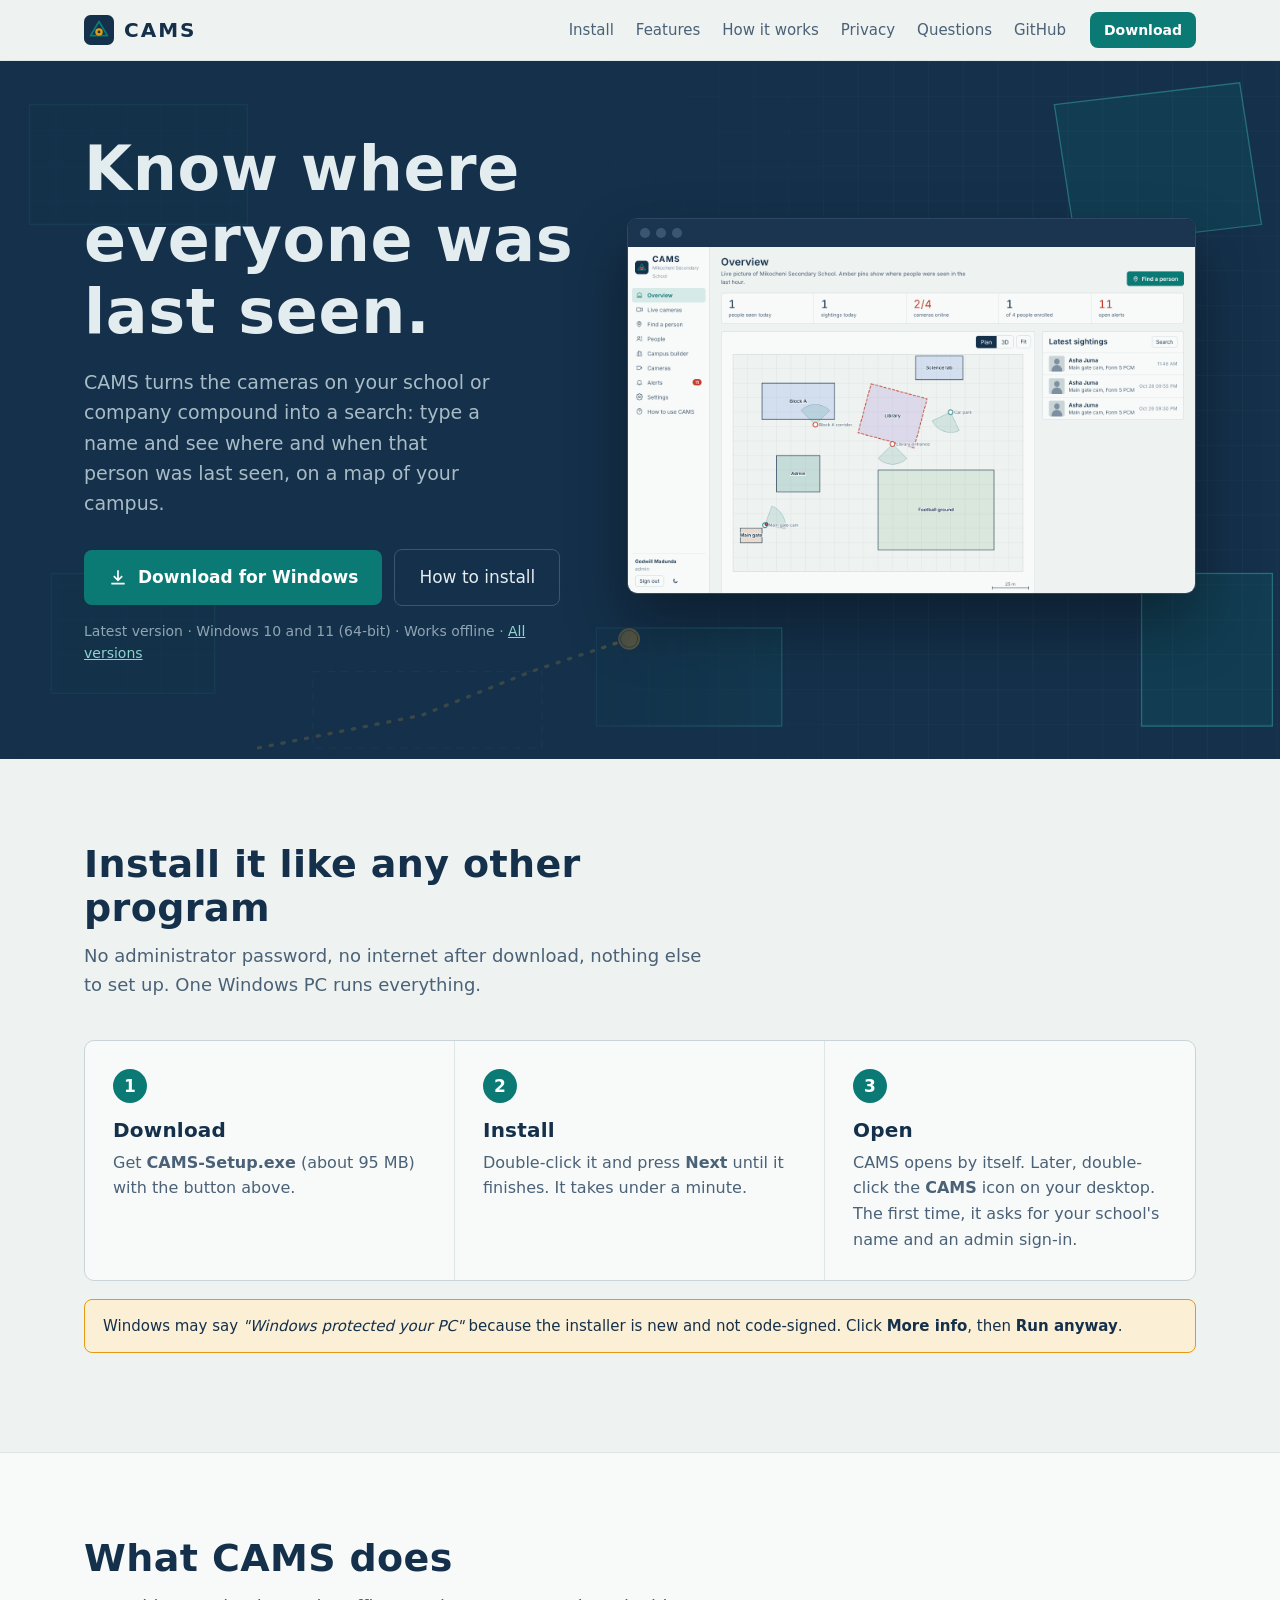
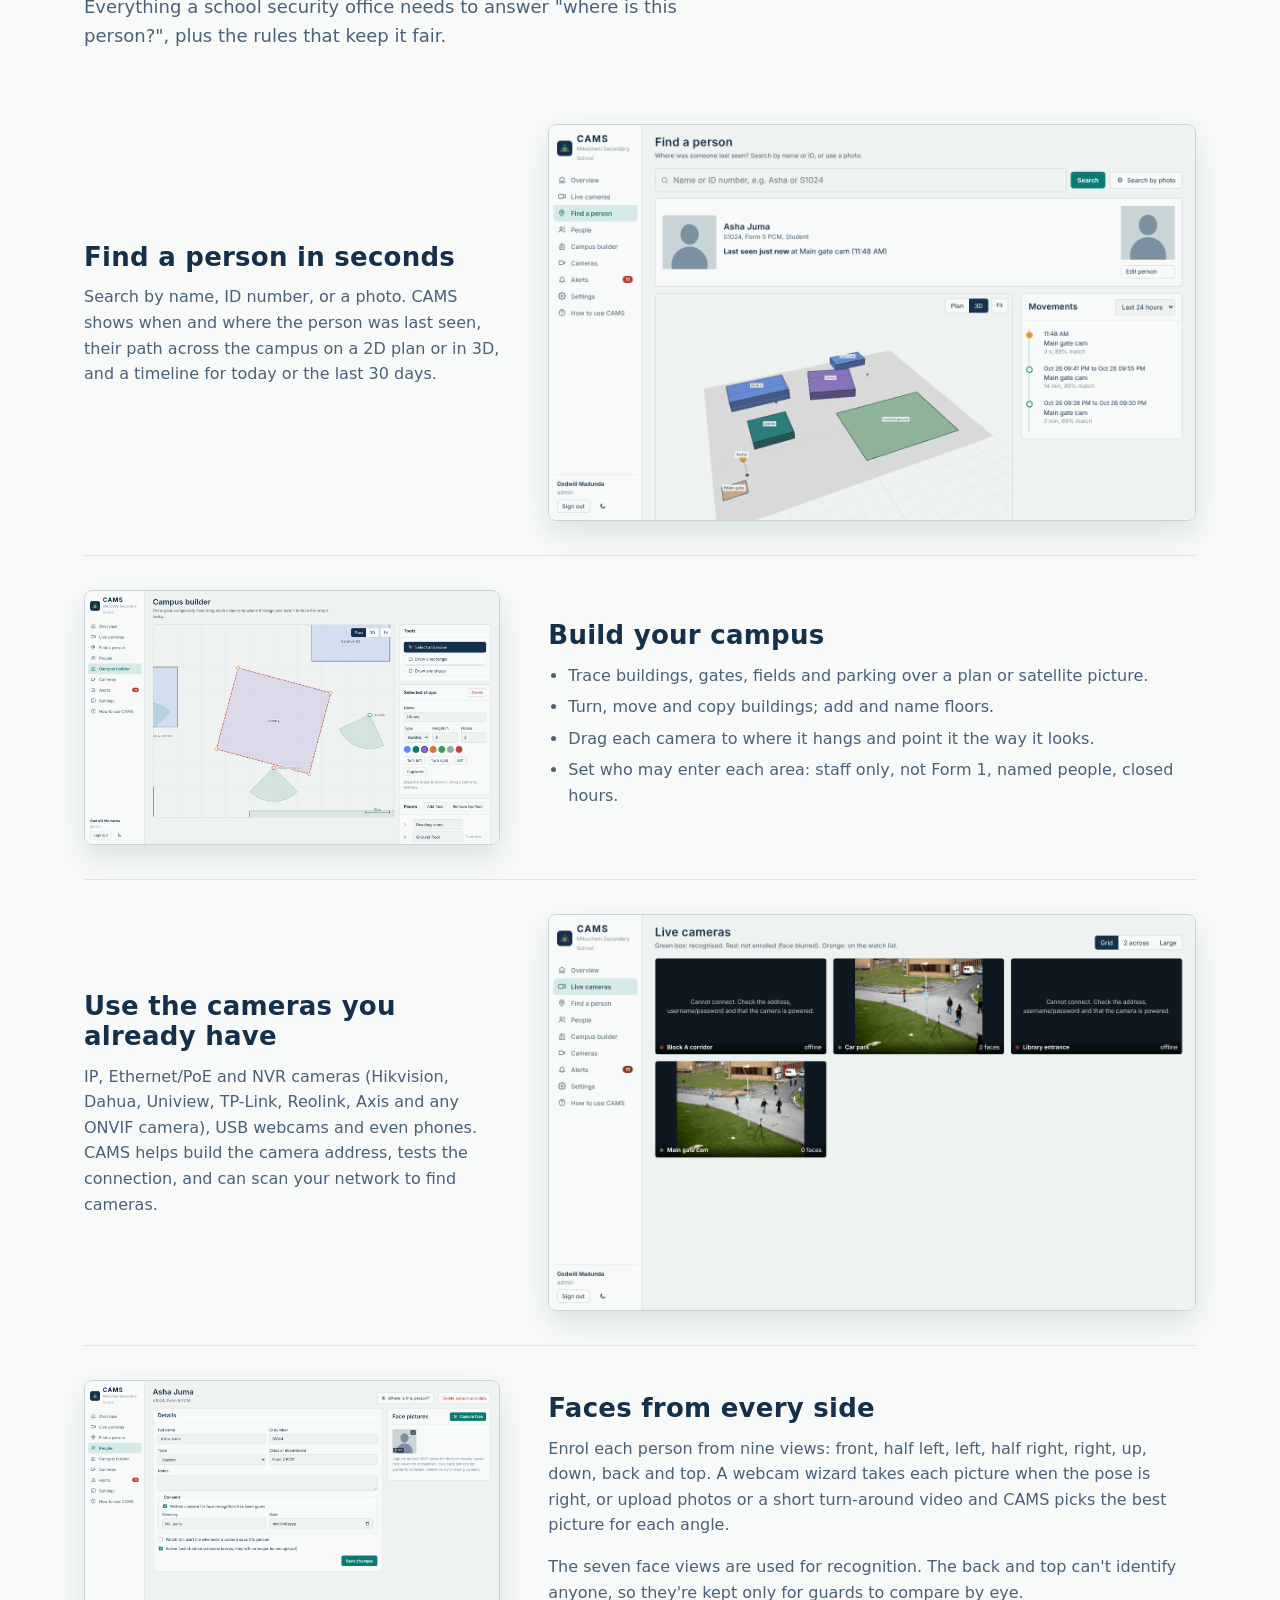
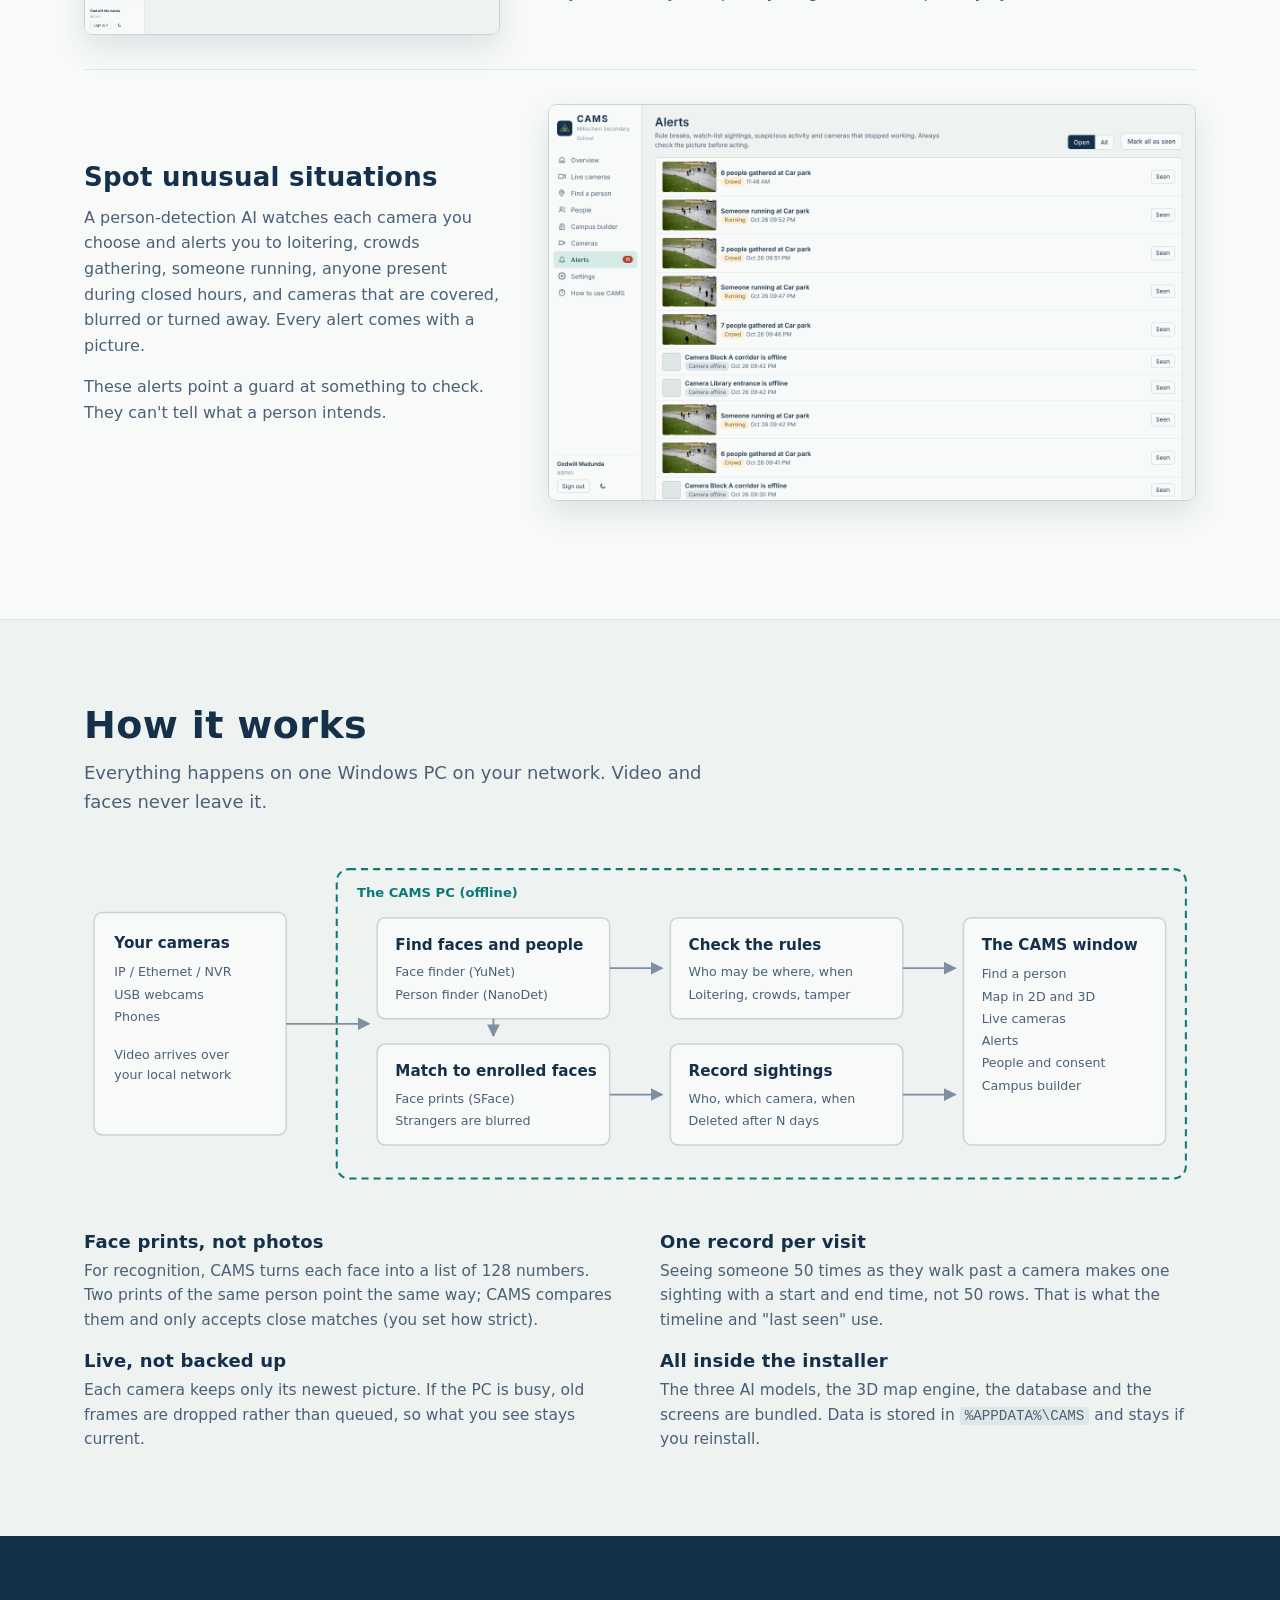
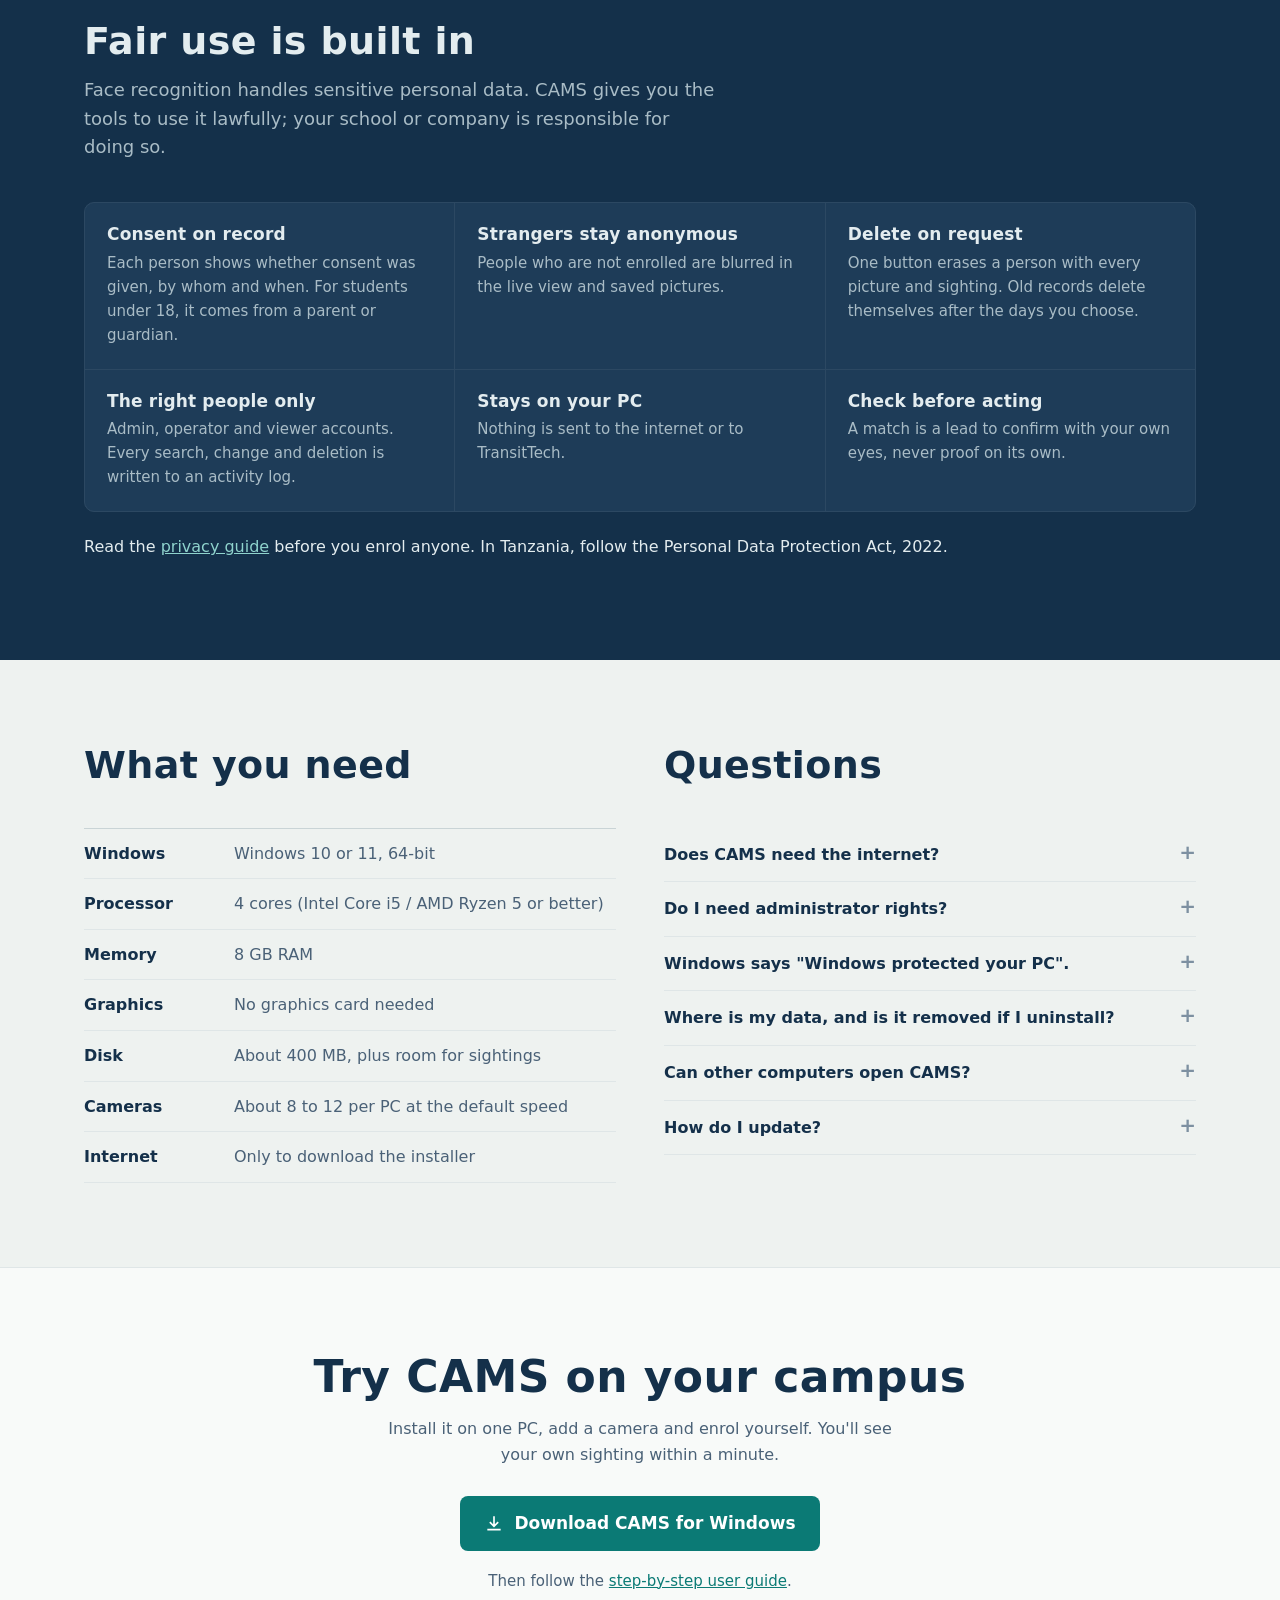
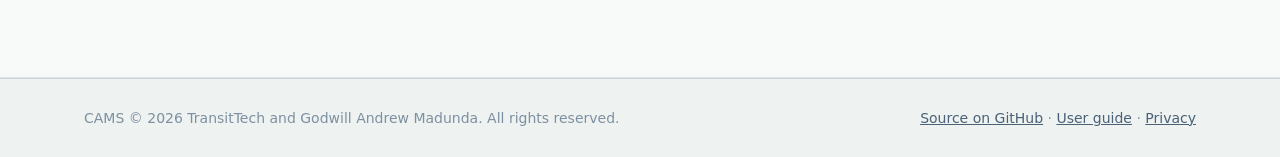
==== docs/index.html @ 8339d4b3 "Website with download button, full README, automatic releases - docs/index.html: static download web" ====
<!doctype html>
<html lang="en">
<head>
<meta charset="utf-8">
<meta name="viewport" content="width=device-width, initial-scale=1">
<title>CAMS - Camera AI Monitoring System</title>
<meta name="description" content="CAMS finds people on a school or company compound using the cameras you already have. Free download for Windows. Works offline.">
<meta property="og:title" content="CAMS - Camera AI Monitoring System">
<meta property="og:description" content="Type a name, see where that person was last seen on your campus. Works offline on one Windows PC.">
<meta property="og:image" content="images/overview.png">
<link rel="icon" href="icon.svg" type="image/svg+xml">
<style>
:root {
  --paper: #eef2f0; --sheet: #f8faf9; --ink: #14304a; --ink-2: #4a6177; --ink-3: #7d90a1;
  --line: #c9d4d6; --line-2: #dfe6e7; --teal: #0b7a75; --teal-soft: #d6ebe8;
  --amber: #e39b12; --amber-soft: #fbefd6; --red: #c23a2b; --night: #14304a; --night-2: #1e3c58;
  --display: "Bahnschrift", "DIN Alternate", "Arial Narrow", "Segoe UI", system-ui, sans-serif;
  --body: "Segoe UI Variable Text", "Segoe UI", system-ui, -apple-system, "Helvetica Neue", Arial, sans-serif;
  color-scheme: light;
}
@media (prefers-color-scheme: dark) {
  :root:not([data-theme="light"]) {
    --paper: #0f1c27; --sheet: #15242f; --ink: #e3ecef; --ink-2: #a9bcc6; --ink-3: #74899a;
    --line: #2b3f4d; --line-2: #213441; --teal: #3fb5ad; --teal-soft: #173b3c; --amber: #f0b13a;
    --amber-soft: #3a2f17; --night: #0a151e; --night-2: #16293a; color-scheme: dark;
  }
}
* { box-sizing: border-box; }
html { scroll-behavior: smooth; }
@media (prefers-reduced-motion: reduce) { html { scroll-behavior: auto; } }
body { margin: 0; background: var(--paper); color: var(--ink); font: 16px/1.6 var(--body); -webkit-font-smoothing: antialiased; }
h1, h2, h3 { font-family: var(--display); font-weight: 600; line-height: 1.15; margin: 0; letter-spacing: 0.01em; }
p { margin: 0 0 1em; }
a { color: var(--teal); }
img { max-width: 100%; height: auto; display: block; }
:focus-visible { outline: 3px solid var(--amber); outline-offset: 3px; border-radius: 4px; }
.wrap { max-width: 1160px; margin: 0 auto; padding: 0 24px; }

/* ---------- top bar */
.bar { position: sticky; top: 0; z-index: 10; background: color-mix(in srgb, var(--paper) 88%, transparent); backdrop-filter: blur(8px); border-bottom: 1px solid var(--line-2); }
.bar .wrap { display: flex; align-items: center; gap: 24px; height: 60px; }
.brand { display: flex; align-items: center; gap: 10px; text-decoration: none; color: var(--ink); }
.brand img { width: 30px; height: 30px; }
.brand b { font: 600 20px var(--display); letter-spacing: 0.1em; }
.bar nav { display: flex; gap: 22px; margin-left: auto; }
.bar nav a { color: var(--ink-2); text-decoration: none; font-size: 15px; }
.bar nav a:hover { color: var(--ink); }
.bar .small-dl { padding: 7px 14px; font-size: 14px; }

/* ---------- buttons */
.btn { display: inline-flex; align-items: center; gap: 10px; background: var(--teal); color: #fff; text-decoration: none; font-weight: 600; border-radius: 8px; padding: 14px 24px; font-size: 17px; border: 0; }
.btn:hover { filter: brightness(1.08); }
.btn svg { width: 20px; height: 20px; stroke: currentColor; fill: none; stroke-width: 2; }
.btn.ghost { background: none; color: var(--ink); border: 1px solid var(--line); font-weight: 500; }
.btn.ghost:hover { border-color: var(--ink-3); filter: none; }

/* ---------- hero: the night site plan */
.hero { background: var(--night); color: #e3ecef; position: relative; overflow: hidden; }
.hero .plan { position: absolute; inset: 0; width: 100%; height: 100%;
  -webkit-mask-image: linear-gradient(90deg, rgba(0,0,0,.18) 0%, rgba(0,0,0,.18) 46%, #000 72%);
          mask-image: linear-gradient(90deg, rgba(0,0,0,.18) 0%, rgba(0,0,0,.18) 46%, #000 72%); }
.hero .wrap { position: relative; display: grid; grid-template-columns: minmax(0, 1fr) minmax(0, 1.15fr); gap: 48px; align-items: center; padding-top: 72px; padding-bottom: 80px; }
.hero h1 { font-size: clamp(38px, 5.2vw, 62px); max-width: 12ch; }
.hero .lead { font-size: 19px; color: #a9bcc6; max-width: 34ch; margin: 20px 0 30px; }
.hero .meta { margin-top: 14px; font-size: 14px; color: #8fa5b3; }
.hero .meta a { color: #8fd3cd; }
.hero .actions { display: flex; flex-wrap: wrap; gap: 12px; align-items: center; }
.hero .btn.ghost { color: #e3ecef; border-color: #3b5770; }
.shot { border-radius: 10px; overflow: hidden; border: 1px solid #2c4862; box-shadow: 0 30px 60px rgba(0, 0, 0, 0.35); background: #0d1820; }
.shot .chrome { display: flex; gap: 6px; padding: 9px 12px; background: #1b3550; }
.shot .chrome i { width: 10px; height: 10px; border-radius: 50%; background: #3b5770; }
.ping { animation: ping 2.4s ease-out infinite; transform-box: fill-box; transform-origin: center; }
@keyframes ping { from { transform: scale(0.5); opacity: 0.9; } to { transform: scale(2.6); opacity: 0; } }
@media (prefers-reduced-motion: reduce) { .ping { animation: none; opacity: 0.4; } }

/* ---------- sections */
section { padding: 84px 0; }
section.alt { background: var(--sheet); border-top: 1px solid var(--line-2); border-bottom: 1px solid var(--line-2); }
.head { max-width: 62ch; margin-bottom: 40px; }
.head h2 { font-size: clamp(28px, 3.4vw, 38px); margin-bottom: 12px; }
.head p { color: var(--ink-2); font-size: 18px; }

/* three steps: a real sequence */
.steps { display: grid; grid-template-columns: repeat(3, 1fr); gap: 0; counter-reset: s; border: 1px solid var(--line); border-radius: 10px; background: var(--sheet); }
.step { padding: 28px; border-right: 1px solid var(--line-2); counter-increment: s; }
.step:last-child { border-right: 0; }
.step::before { content: counter(s); display: grid; place-content: center; width: 34px; height: 34px; border-radius: 50%; background: var(--teal); color: #fff; font: 600 17px var(--display); margin-bottom: 16px; }
.step h3 { font-size: 20px; margin-bottom: 8px; }
.step p { color: var(--ink-2); margin: 0; }
.note { margin-top: 18px; padding: 14px 18px; border-radius: 8px; background: var(--amber-soft); border: 1px solid var(--amber); font-size: 15px; }

/* feature rows */
.feature { display: grid; grid-template-columns: minmax(0, 0.9fr) minmax(0, 1.4fr); gap: 48px; align-items: center; padding: 34px 0; }
.feature + .feature { border-top: 1px solid var(--line-2); }
.feature.flip > :first-child { order: 2; }
.feature h3 { font-size: 26px; margin-bottom: 12px; }
.feature p { color: var(--ink-2); }
.feature ul { margin: 0; padding-left: 20px; color: var(--ink-2); }
.feature li { margin-bottom: 6px; }
.feature img { border-radius: 8px; border: 1px solid var(--line); box-shadow: 0 12px 30px rgba(20, 48, 74, 0.12); }

/* how it works diagram */
.flow { width: 100%; height: auto; }
.flow text { font-family: var(--body); fill: var(--ink); }
.flow .t { font: 600 15px var(--display); }
.flow .s { font-size: 12.5px; fill: var(--ink-2); }
.flow .box { fill: var(--sheet); stroke: var(--line); stroke-width: 1.5; }
.flow .pc { fill: none; stroke: var(--teal); stroke-width: 2; stroke-dasharray: 7 5; }
.flow .arrow { stroke: var(--ink-3); stroke-width: 1.8; fill: none; marker-end: url(#ah); }
.flow .pcl { font: 600 13px var(--display); fill: var(--teal); }
.explain { display: grid; grid-template-columns: repeat(2, 1fr); gap: 18px 40px; margin-top: 34px; }
.explain h3 { font-size: 18px; margin-bottom: 6px; }
.explain p { color: var(--ink-2); margin: 0; font-size: 15.5px; }

/* specs + faq */
.cols { display: grid; grid-template-columns: 1fr 1fr; gap: 48px; }
dl.spec { margin: 0; display: grid; grid-template-columns: 150px 1fr; border-top: 1px solid var(--line); }
dl.spec dt, dl.spec dd { padding: 12px 0; border-bottom: 1px solid var(--line-2); margin: 0; }
dl.spec dt { font-weight: 600; }
dl.spec dd { color: var(--ink-2); }
details { border-bottom: 1px solid var(--line-2); padding: 14px 0; }
details summary { cursor: pointer; font-weight: 600; list-style: none; display: flex; justify-content: space-between; gap: 12px; }
details summary::after { content: "+"; font: 600 20px var(--display); color: var(--ink-3); line-height: 1; }
details[open] summary::after { content: "\2212"; }
details p { color: var(--ink-2); margin: 10px 0 0; }
code { font-family: Consolas, "Cascadia Mono", monospace; font-size: 0.92em; background: var(--line-2); padding: 1px 5px; border-radius: 4px; }

/* privacy band */
.privacy { background: var(--night); color: #e3ecef; }
.privacy .head p { color: #a9bcc6; }
.rules { display: grid; grid-template-columns: repeat(3, 1fr); gap: 1px; background: #2c4862; border: 1px solid #2c4862; border-radius: 10px; overflow: hidden; }
.rules div { background: var(--night-2); padding: 22px; }
.rules h3 { font-size: 17px; margin-bottom: 6px; color: #e3ecef; }
.rules p { color: #a9bcc6; margin: 0; font-size: 15px; }
.privacy a { color: #8fd3cd; }

/* final download */
.final { text-align: center; }
.final h2 { font-size: clamp(30px, 4vw, 44px); margin-bottom: 14px; }
.final p { color: var(--ink-2); max-width: 52ch; margin: 0 auto 28px; }
footer { border-top: 1px solid var(--line); padding: 28px 0; color: var(--ink-3); font-size: 14px; }
footer .wrap { display: flex; flex-wrap: wrap; gap: 12px 28px; justify-content: space-between; }
footer a { color: var(--ink-2); }

@media (max-width: 900px) {
  .hero .wrap, .feature, .cols { grid-template-columns: 1fr; gap: 32px; }
  .feature.flip > :first-child { order: 0; }
  .steps, .rules { grid-template-columns: 1fr; }
  .step { border-right: 0; border-bottom: 1px solid var(--line-2); }
  .step:last-child { border-bottom: 0; }
  .explain { grid-template-columns: 1fr; }
  .bar nav { display: none; }
  .bar .small-dl { margin-left: auto; }
  section { padding: 60px 0; }
}
@media (max-width: 520px) {
  .wrap { padding: 0 16px; }
  dl.spec { grid-template-columns: 1fr; }
  dl.spec dt { border-bottom: 0; padding-bottom: 0; }
}
</style>
</head>
<body>

<header class="bar">
  <div class="wrap">
    <a class="brand" href="#"><img src="icon.svg" alt=""><b>CAMS</b></a>
    <nav aria-label="Page">
      <a href="#install">Install</a>
      <a href="#features">Features</a>
      <a href="#how">How it works</a>
      <a href="#privacy">Privacy</a>
      <a href="#faq">Questions</a>
      <a href="https://github.com/transittechdo-coder/CAMS">GitHub</a>
    </nav>
    <a class="btn small-dl" href="https://github.com/transittechdo-coder/CAMS/releases/latest/download/CAMS-Setup.exe" data-download>Download</a>
  </div>
</header>

<main>
<div class="hero">
  <svg class="plan" viewBox="0 0 1200 640" preserveAspectRatio="xMidYMid slice" aria-hidden="true">
    <defs><pattern id="g" width="32" height="32" patternUnits="userSpaceOnUse"><path d="M32 0H0V32" fill="none" stroke="rgba(227,236,239,.06)"/></pattern></defs>
    <rect width="1200" height="640" fill="url(#g)"/>
    <g fill="rgba(11,122,117,.16)" stroke="rgba(63,181,173,.45)" stroke-width="1.2">
      <rect x="40" y="40" width="200" height="110"/><rect x="60" y="470" width="150" height="110"/>
      <rect x="560" y="520" width="170" height="90"/><polygon points="980,40 1150,20 1170,150 1000,170"/>
      <rect x="1060" y="470" width="120" height="140"/>
    </g>
    <rect x="300" y="560" width="210" height="70" fill="none" stroke="rgba(63,181,173,.35)" stroke-dasharray="7 6" stroke-width="1.2"/>
    <polyline points="250,630 400,600 500,560 590,530" fill="none" stroke="#f0b13a" stroke-width="3" stroke-dasharray="2 9" stroke-linecap="round"/>
    <circle cx="590" cy="530" r="9" fill="#f0b13a" stroke="#14304a" stroke-width="3"/>
    <circle class="ping" cx="590" cy="530" r="9" fill="none" stroke="#f0b13a" stroke-width="2"/>
  </svg>
  <div class="wrap">
    <div>
      <h1>Know where everyone was last seen.</h1>
      <p class="lead">CAMS turns the cameras on your school or company compound into a search: type a name and see where and when that person was last seen, on a map of your campus.</p>
      <div class="actions">
        <a class="btn" href="https://github.com/transittechdo-coder/CAMS/releases/latest/download/CAMS-Setup.exe" data-download>
          <svg viewBox="0 0 24 24" aria-hidden="true"><path d="M12 4v12M7 11l5 5 5-5M4 20h16"/></svg>
          Download for Windows
        </a>
        <a class="btn ghost" href="#install">How to install</a>
      </div>
      <p class="meta"><span id="version">Latest version</span> &middot; Windows 10 and 11 (64-bit) &middot; Works offline &middot; <a href="https://github.com/transittechdo-coder/CAMS/releases">All versions</a></p>
    </div>
    <div class="shot">
      <div class="chrome" aria-hidden="true"><i></i><i></i><i></i></div>
      <img src="images/overview.png" alt="The CAMS overview screen: figures for the day, a site plan with buildings and cameras, and the latest sightings" width="1440" height="880">
    </div>
  </div>
</div>

<section id="install">
  <div class="wrap">
    <div class="head">
      <h2>Install it like any other program</h2>
      <p>No administrator password, no internet after download, nothing else to set up. One Windows PC runs everything.</p>
    </div>
    <div class="steps">
      <div class="step"><h3>Download</h3><p>Get <strong>CAMS-Setup.exe</strong> (about 95 MB) with the button above.</p></div>
      <div class="step"><h3>Install</h3><p>Double-click it and press <strong>Next</strong> until it finishes. It takes under a minute.</p></div>
      <div class="step"><h3>Open</h3><p>CAMS opens by itself. Later, double-click the <strong>CAMS</strong> icon on your desktop. The first time, it asks for your school's name and an admin sign-in.</p></div>
    </div>
    <p class="note">Windows may say <em>"Windows protected your PC"</em> because the installer is new and not code-signed. Click <strong>More info</strong>, then <strong>Run anyway</strong>.</p>
  </div>
</section>

<section id="features" class="alt">
  <div class="wrap">
    <div class="head">
      <h2>What CAMS does</h2>
      <p>Everything a school security office needs to answer "where is this person?", plus the rules that keep it fair.</p>
    </div>

    <div class="feature">
      <div>
        <h3>Find a person in seconds</h3>
        <p>Search by name, ID number, or a photo. CAMS shows when and where the person was last seen, their path across the campus on a 2D plan or in 3D, and a timeline for today or the last 30 days.</p>
      </div>
      <img src="images/find-person-3d.png" alt="Find a person: last seen time and place, a 3D campus with the person's pin, and a list of movements" loading="lazy" width="1440" height="880">
    </div>

    <div class="feature flip">
      <div>
        <h3>Build your campus</h3>
        <ul>
          <li>Trace buildings, gates, fields and parking over a plan or satellite picture.</li>
          <li>Turn, move and copy buildings; add and name floors.</li>
          <li>Drag each camera to where it hangs and point it the way it looks.</li>
          <li>Set who may enter each area: staff only, not Form 1, named people, closed hours.</li>
        </ul>
      </div>
      <img src="images/campus-builder.png" alt="The campus builder with buildings drawn on a grid, a selected building with turn and duplicate buttons, and floor names" loading="lazy" width="1440" height="880">
    </div>

    <div class="feature">
      <div>
        <h3>Use the cameras you already have</h3>
        <p>IP, Ethernet/PoE and NVR cameras (Hikvision, Dahua, Uniview, TP-Link, Reolink, Axis and any ONVIF camera), USB webcams and even phones. CAMS helps build the camera address, tests the connection, and can scan your network to find cameras.</p>
      </div>
      <img src="images/live-cameras.png" alt="Live cameras page showing camera tiles with online and offline status" loading="lazy" width="1440" height="880">
    </div>

    <div class="feature flip">
      <div>
        <h3>Faces from every side</h3>
        <p>Enrol each person from nine views: front, half left, left, half right, right, up, down, back and top. A webcam wizard takes each picture when the pose is right, or upload photos or a short turn-around video and CAMS picks the best picture for each angle.</p>
        <p>The seven face views are used for recognition. The back and top can't identify anyone, so they're kept only for guards to compare by eye.</p>
      </div>
      <img src="images/person-360.png" alt="A person's record with consent details and their face pictures" loading="lazy" width="1440" height="880">
    </div>

    <div class="feature">
      <div>
        <h3>Spot unusual situations</h3>
        <p>A person-detection AI watches each camera you choose and alerts you to loitering, crowds gathering, someone running, anyone present during closed hours, and cameras that are covered, blurred or turned away. Every alert comes with a picture.</p>
        <p>These alerts point a guard at something to check. They can't tell what a person intends.</p>
      </div>
      <img src="images/alerts.png" alt="Alerts list with crowd, running and camera-offline alerts" loading="lazy" width="1440" height="880">
    </div>
  </div>
</section>

<section id="how">
  <div class="wrap">
    <div class="head">
      <h2>How it works</h2>
      <p>Everything happens on one Windows PC on your network. Video and faces never leave it.</p>
    </div>
    <svg class="flow" viewBox="0 0 1100 330" role="img" aria-labelledby="flowt">
      <title id="flowt">Cameras send video to the CAMS PC, which finds faces and people, matches them to enrolled people, records sightings and raises alerts, and shows everything in the CAMS window.</title>
      <defs><marker id="ah" viewBox="0 0 10 10" refX="9" refY="5" markerWidth="7" markerHeight="7" orient="auto"><path d="M0 0L10 5L0 10z" fill="var(--ink-3)"/></marker></defs>
      <rect class="box" x="10" y="55" width="190" height="220" rx="8"/>
      <text class="t" x="30" y="90">Your cameras</text>
      <text class="s" x="30" y="118">IP / Ethernet / NVR</text>
      <text class="s" x="30" y="140">USB webcams</text>
      <text class="s" x="30" y="162">Phones</text>
      <text class="s" x="30" y="200">Video arrives over</text>
      <text class="s" x="30" y="220">your local network</text>
      <rect class="pc" x="250" y="12" width="840" height="306" rx="12"/>
      <text class="pcl" x="270" y="40">The CAMS PC (offline)</text>
      <path class="arrow" d="M200 165 H 282"/>
      <rect class="box" x="290" y="60" width="230" height="100" rx="8"/>
      <text class="t" x="308" y="92">Find faces and people</text>
      <text class="s" x="308" y="118">Face finder (YuNet)</text>
      <text class="s" x="308" y="140">Person finder (NanoDet)</text>
      <rect class="box" x="290" y="185" width="230" height="100" rx="8"/>
      <text class="t" x="308" y="217">Match to enrolled faces</text>
      <text class="s" x="308" y="243">Face prints (SFace)</text>
      <text class="s" x="308" y="265">Strangers are blurred</text>
      <path class="arrow" d="M405 160 V 177"/>
      <path class="arrow" d="M520 235 H 572"/>
      <path class="arrow" d="M520 110 H 572"/>
      <rect class="box" x="580" y="60" width="230" height="100" rx="8"/>
      <text class="t" x="598" y="92">Check the rules</text>
      <text class="s" x="598" y="118">Who may be where, when</text>
      <text class="s" x="598" y="140">Loitering, crowds, tamper</text>
      <rect class="box" x="580" y="185" width="230" height="100" rx="8"/>
      <text class="t" x="598" y="217">Record sightings</text>
      <text class="s" x="598" y="243">Who, which camera, when</text>
      <text class="s" x="598" y="265">Deleted after N days</text>
      <path class="arrow" d="M810 110 H 862"/>
      <path class="arrow" d="M810 235 H 862"/>
      <rect class="box" x="870" y="60" width="200" height="225" rx="8"/>
      <text class="t" x="888" y="92">The CAMS window</text>
      <text class="s" x="888" y="120">Find a person</text>
      <text class="s" x="888" y="142">Map in 2D and 3D</text>
      <text class="s" x="888" y="164">Live cameras</text>
      <text class="s" x="888" y="186">Alerts</text>
      <text class="s" x="888" y="208">People and consent</text>
      <text class="s" x="888" y="230">Campus builder</text>
    </svg>
    <div class="explain">
      <div><h3>Face prints, not photos</h3><p>For recognition, CAMS turns each face into a list of 128 numbers. Two prints of the same person point the same way; CAMS compares them and only accepts close matches (you set how strict).</p></div>
      <div><h3>One record per visit</h3><p>Seeing someone 50 times as they walk past a camera makes one sighting with a start and end time, not 50 rows. That is what the timeline and "last seen" use.</p></div>
      <div><h3>Live, not backed up</h3><p>Each camera keeps only its newest picture. If the PC is busy, old frames are dropped rather than queued, so what you see stays current.</p></div>
      <div><h3>All inside the installer</h3><p>The three AI models, the 3D map engine, the database and the screens are bundled. Data is stored in <code>%APPDATA%\CAMS</code> and stays if you reinstall.</p></div>
    </div>
  </div>
</section>

<section id="privacy" class="privacy">
  <div class="wrap">
    <div class="head">
      <h2>Fair use is built in</h2>
      <p>Face recognition handles sensitive personal data. CAMS gives you the tools to use it lawfully; your school or company is responsible for doing so.</p>
    </div>
    <div class="rules">
      <div><h3>Consent on record</h3><p>Each person shows whether consent was given, by whom and when. For students under 18, it comes from a parent or guardian.</p></div>
      <div><h3>Strangers stay anonymous</h3><p>People who are not enrolled are blurred in the live view and saved pictures.</p></div>
      <div><h3>Delete on request</h3><p>One button erases a person with every picture and sighting. Old records delete themselves after the days you choose.</p></div>
      <div><h3>The right people only</h3><p>Admin, operator and viewer accounts. Every search, change and deletion is written to an activity log.</p></div>
      <div><h3>Stays on your PC</h3><p>Nothing is sent to the internet or to TransitTech.</p></div>
      <div><h3>Check before acting</h3><p>A match is a lead to confirm with your own eyes, never proof on its own.</p></div>
    </div>
    <p style="margin-top:22px">Read the <a href="https://github.com/transittechdo-coder/CAMS/blob/main/docs/PRIVACY.md">privacy guide</a> before you enrol anyone. In Tanzania, follow the Personal Data Protection Act, 2022.</p>
  </div>
</section>

<section id="faq">
  <div class="wrap cols">
    <div>
      <div class="head"><h2>What you need</h2></div>
      <dl class="spec">
        <dt>Windows</dt><dd>Windows 10 or 11, 64-bit</dd>
        <dt>Processor</dt><dd>4 cores (Intel Core i5 / AMD Ryzen 5 or better)</dd>
        <dt>Memory</dt><dd>8 GB RAM</dd>
        <dt>Graphics</dt><dd>No graphics card needed</dd>
        <dt>Disk</dt><dd>About 400 MB, plus room for sightings</dd>
        <dt>Cameras</dt><dd>About 8 to 12 per PC at the default speed</dd>
        <dt>Internet</dt><dd>Only to download the installer</dd>
      </dl>
    </div>
    <div>
      <div class="head"><h2>Questions</h2></div>
      <details><summary>Does CAMS need the internet?</summary><p>No. After you download the installer, CAMS works with no internet at all. Cameras are reached over your local network.</p></details>
      <details><summary>Do I need administrator rights?</summary><p>No. CAMS installs for the person who runs the installer, like Scratch or Zoom. An IT admin can install it for every user with <code>CAMS-Setup.exe /ALLUSERS</code>.</p></details>
      <details><summary>Windows says "Windows protected your PC".</summary><p>That warning appears for new programs that aren't code-signed. Click <strong>More info</strong>, then <strong>Run anyway</strong>.</p></details>
      <details><summary>Where is my data, and is it removed if I uninstall?</summary><p>It is in <code>%APPDATA%\CAMS</code> and is kept when you uninstall or update, so you don't lose people or settings. Delete that folder to remove it.</p></details>
      <details><summary>Can other computers open CAMS?</summary><p>By default only the PC where CAMS is installed can use it. IT staff can allow other PCs on the same network; see the <a href="https://github.com/transittechdo-coder/CAMS/blob/main/docs/USER_GUIDE.md">user guide</a>.</p></details>
      <details><summary>How do I update?</summary><p>Download the latest CAMS-Setup.exe from this page and run it. It replaces the program and keeps your data.</p></details>
    </div>
  </div>
</section>

<section class="alt final">
  <div class="wrap">
    <h2>Try CAMS on your campus</h2>
    <p>Install it on one PC, add a camera and enrol yourself. You'll see your own sighting within a minute.</p>
    <a class="btn" href="https://github.com/transittechdo-coder/CAMS/releases/latest/download/CAMS-Setup.exe" data-download>
      <svg viewBox="0 0 24 24" aria-hidden="true"><path d="M12 4v12M7 11l5 5 5-5M4 20h16"/></svg>
      Download CAMS for Windows
    </a>
    <p style="margin:18px auto 0;font-size:15px">Then follow the <a href="https://github.com/transittechdo-coder/CAMS/blob/main/docs/USER_GUIDE.md">step-by-step user guide</a>.</p>
  </div>
</section>
</main>

<footer>
  <div class="wrap">
    <span>CAMS &copy; 2026 TransitTech and Godwill Andrew Madunda. All rights reserved.</span>
    <span><a href="https://github.com/transittechdo-coder/CAMS">Source on GitHub</a> &middot; <a href="https://github.com/transittechdo-coder/CAMS/blob/main/docs/USER_GUIDE.md">User guide</a> &middot; <a href="https://github.com/transittechdo-coder/CAMS/blob/main/docs/PRIVACY.md">Privacy</a></span>
  </div>
</footer>

<script>
// Show the newest version number and size; the download link already points to the latest release.
fetch("https://api.github.com/repos/transittechdo-coder/CAMS/releases/latest")
  .then((r) => (r.ok ? r.json() : null))
  .then((rel) => {
    if (!rel) return;
    const asset = (rel.assets || []).find((a) => a.name === "CAMS-Setup.exe");
    const mb = asset ? `, ${Math.round(asset.size / 1048576)} MB` : "";
    const date = rel.published_at ? new Date(rel.published_at).toLocaleDateString(undefined, { day: "numeric", month: "short", year: "numeric" }) : "";
    document.getElementById("version").textContent = `${rel.name || rel.tag_name}${mb}${date ? `, ${date}` : ""}`;
  })
  .catch(() => {});
</script>
</body>
</html>
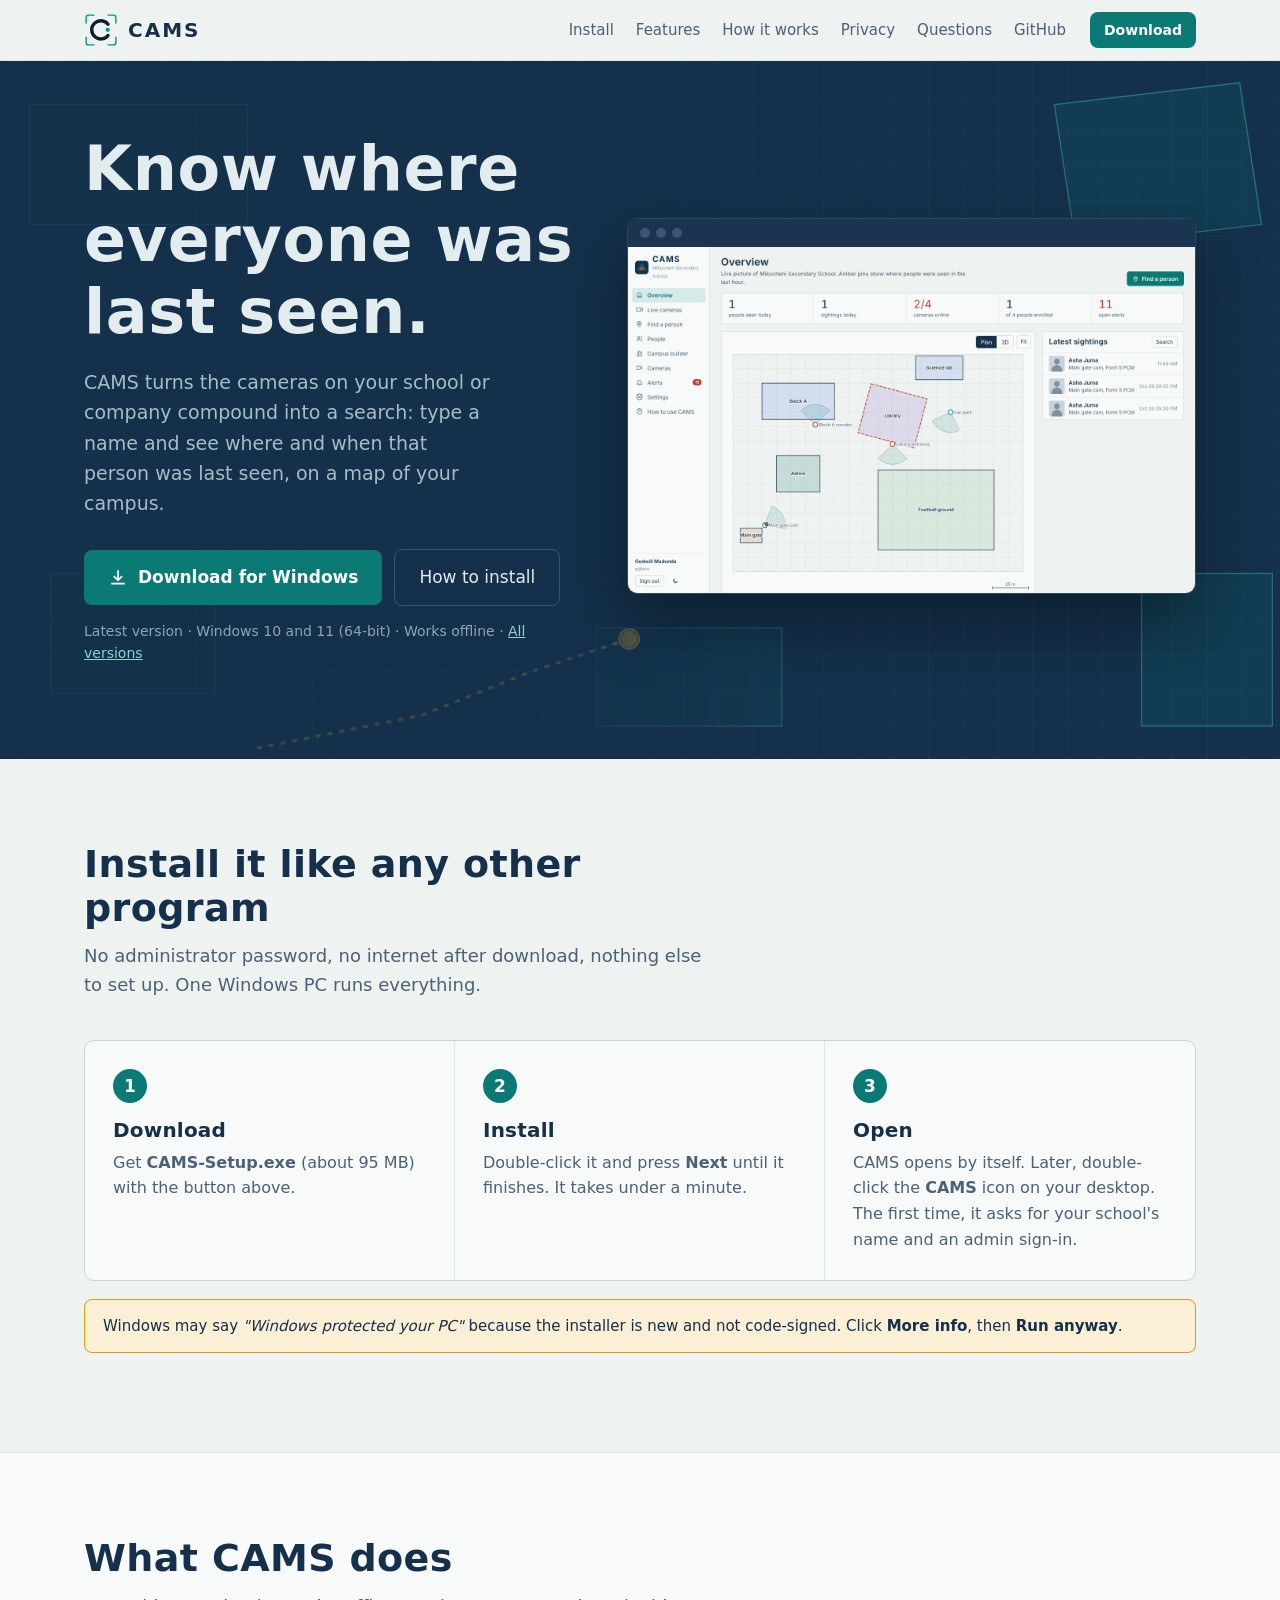
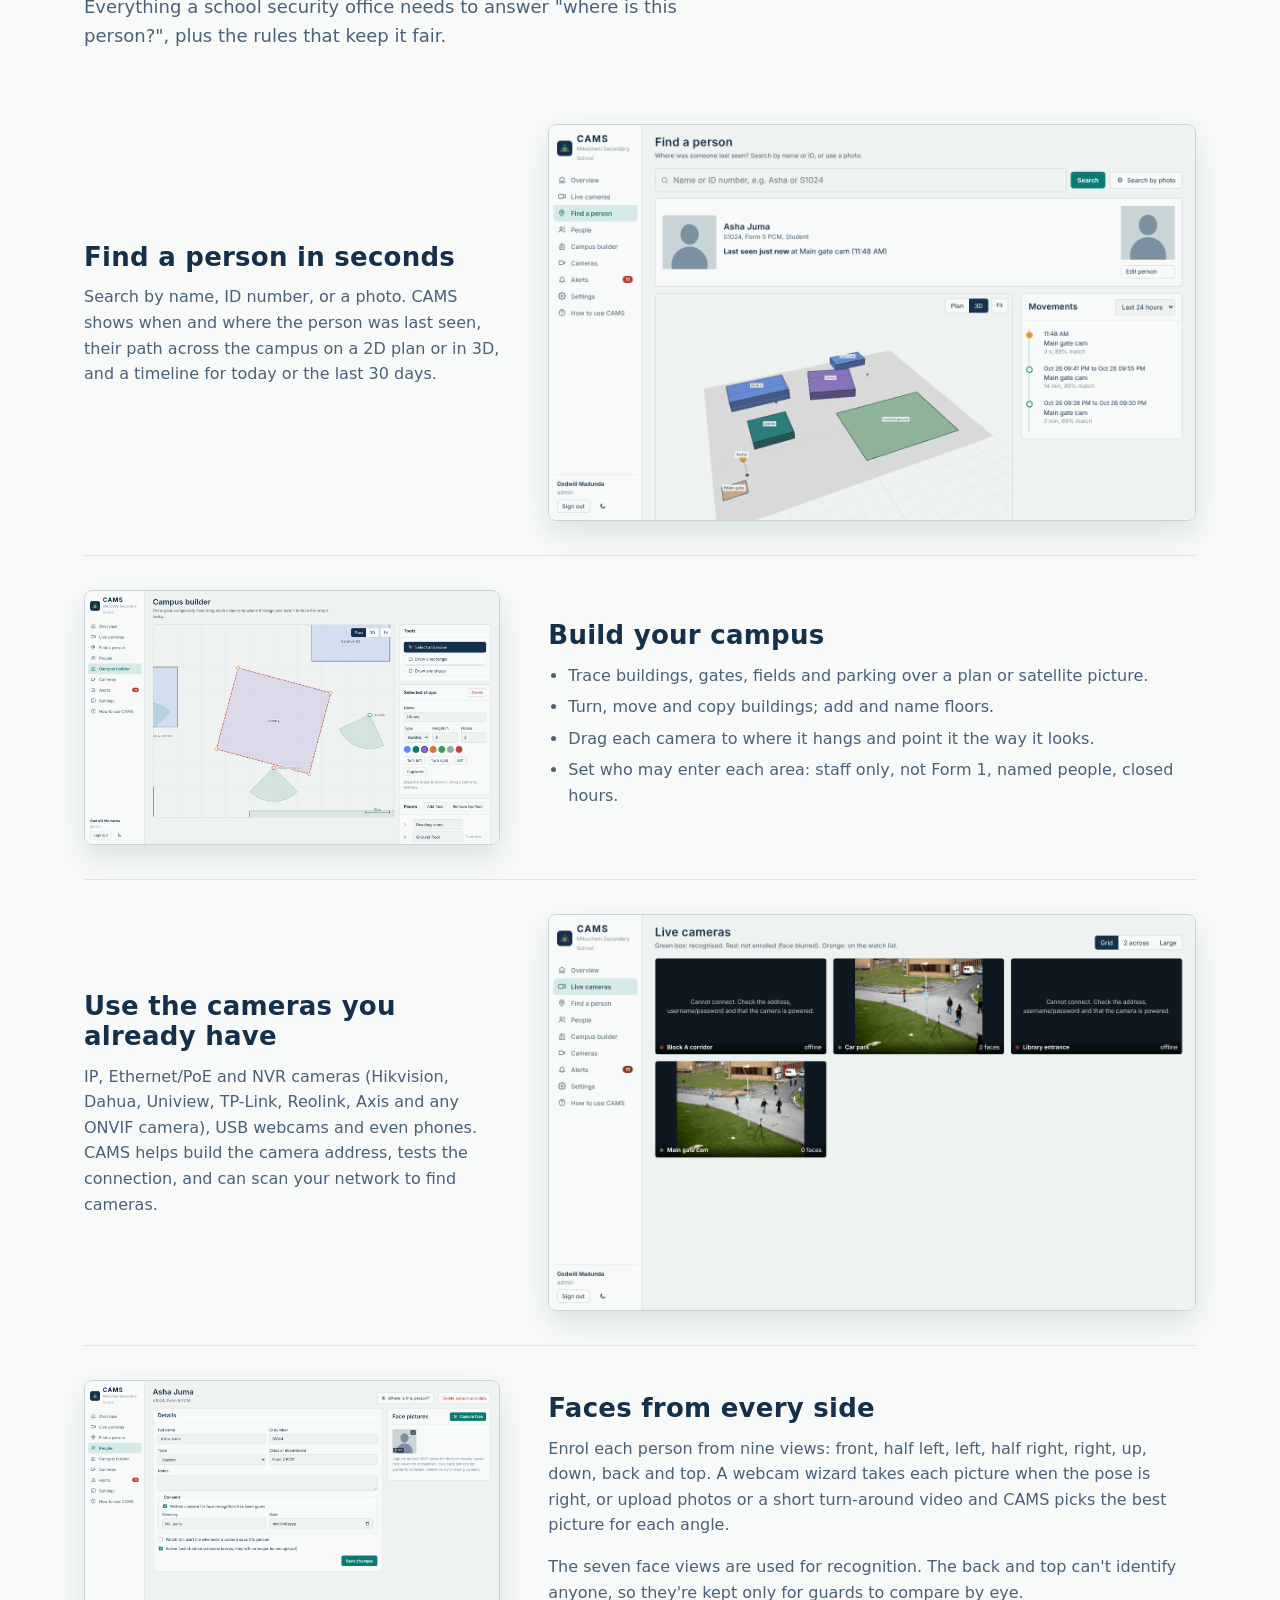
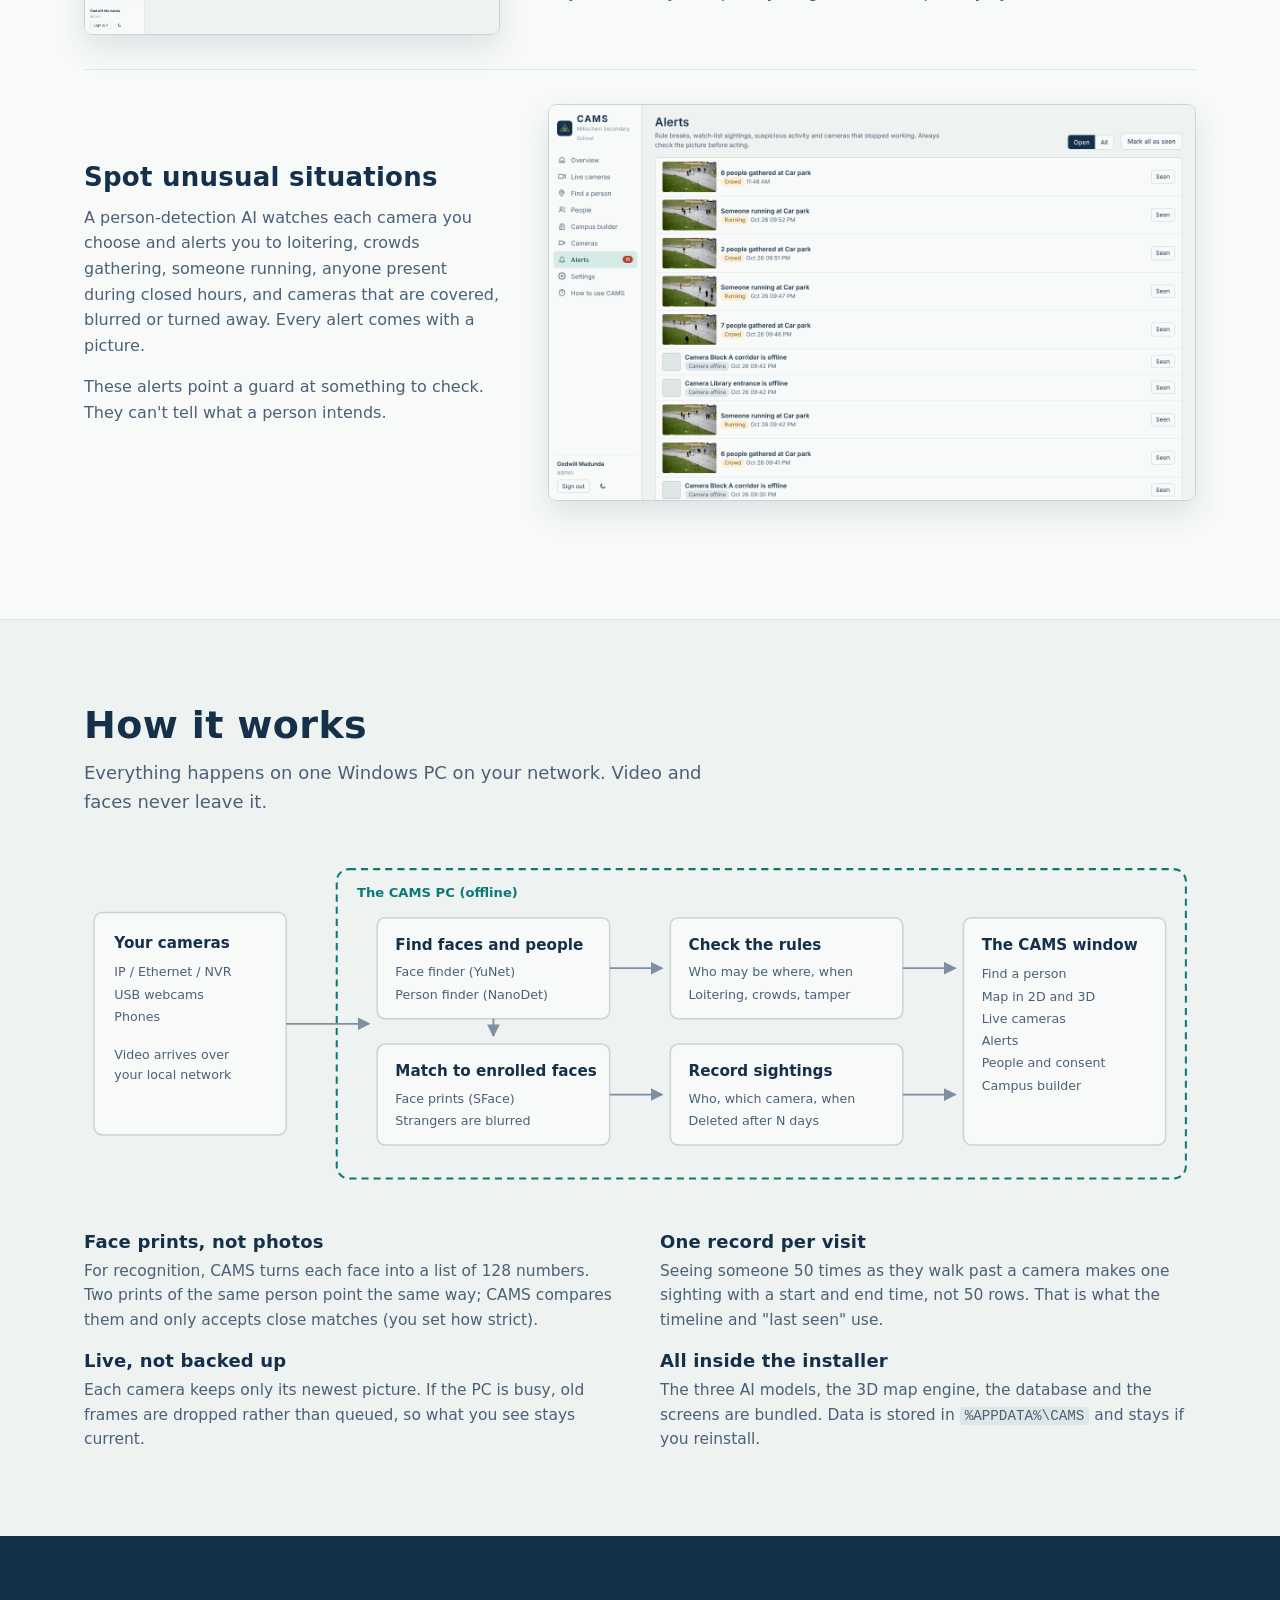
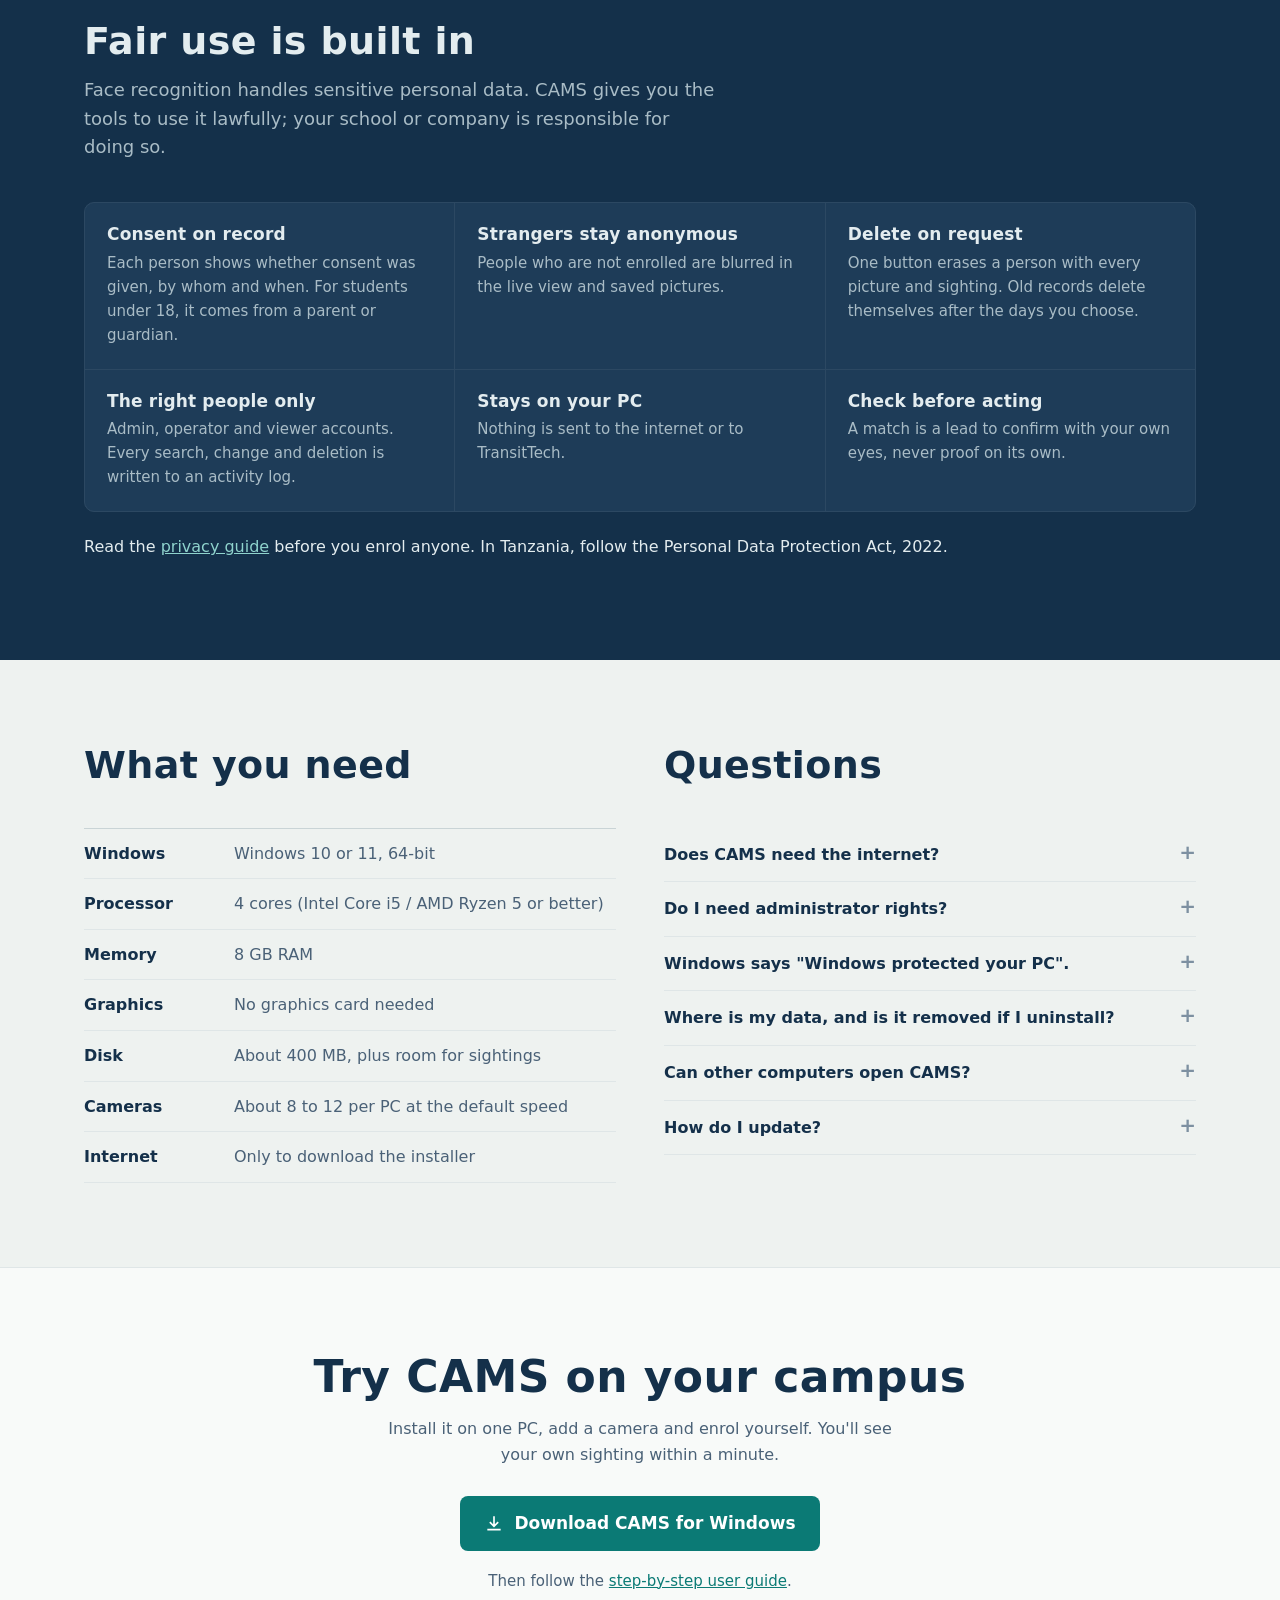
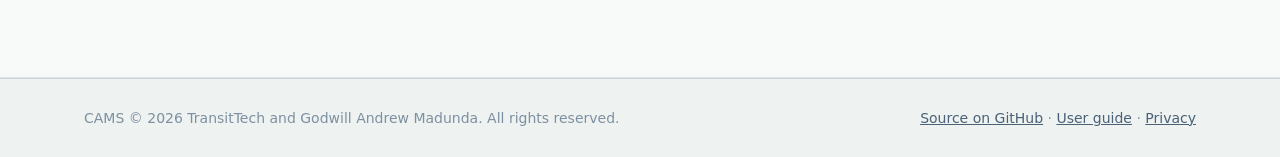
==== commit c5a8a1b2: "New CAMS logo everywhere; full name is Camera AI Management System Co-Authored-By: Claude Opus 5.5 <" ====
--- a/docs/index.html
+++ b/docs/index.html
@@ -3,9 +3,9 @@
 <head>
 <meta charset="utf-8">
 <meta name="viewport" content="width=device-width, initial-scale=1">
-<title>CAMS - Camera AI Monitoring System</title>
+<title>CAMS - Camera AI Management System</title>
 <meta name="description" content="CAMS finds people on a school or company compound using the cameras you already have. Free download for Windows. Works offline.">
-<meta property="og:title" content="CAMS - Camera AI Monitoring System">
+<meta property="og:title" content="CAMS - Camera AI Management System">
 <meta property="og:description" content="Type a name, see where that person was last seen on your campus. Works offline on one Windows PC.">
 <meta property="og:image" content="images/overview.png">
 <link rel="icon" href="icon.svg" type="image/svg+xml">
@@ -40,7 +40,7 @@
 .bar { position: sticky; top: 0; z-index: 10; background: color-mix(in srgb, var(--paper) 88%, transparent); backdrop-filter: blur(8px); border-bottom: 1px solid var(--line-2); }
 .bar .wrap { display: flex; align-items: center; gap: 24px; height: 60px; }
 .brand { display: flex; align-items: center; gap: 10px; text-decoration: none; color: var(--ink); }
-.brand img { width: 30px; height: 30px; }
+.brand img { width: 34px; height: 34px; }
 .brand b { font: 600 20px var(--display); letter-spacing: 0.1em; }
 .bar nav { display: flex; gap: 22px; margin-left: auto; }
 .bar nav a { color: var(--ink-2); text-decoration: none; font-size: 15px; }
@@ -164,7 +164,7 @@
 
 <header class="bar">
   <div class="wrap">
-    <a class="brand" href="#"><img src="icon.svg" alt=""><b>CAMS</b></a>
+    <a class="brand" href="#"><img src="icon.svg" alt="CAMS logo"><b>CAMS</b></a>
     <nav aria-label="Page">
       <a href="#install">Install</a>
       <a href="#features">Features</a>
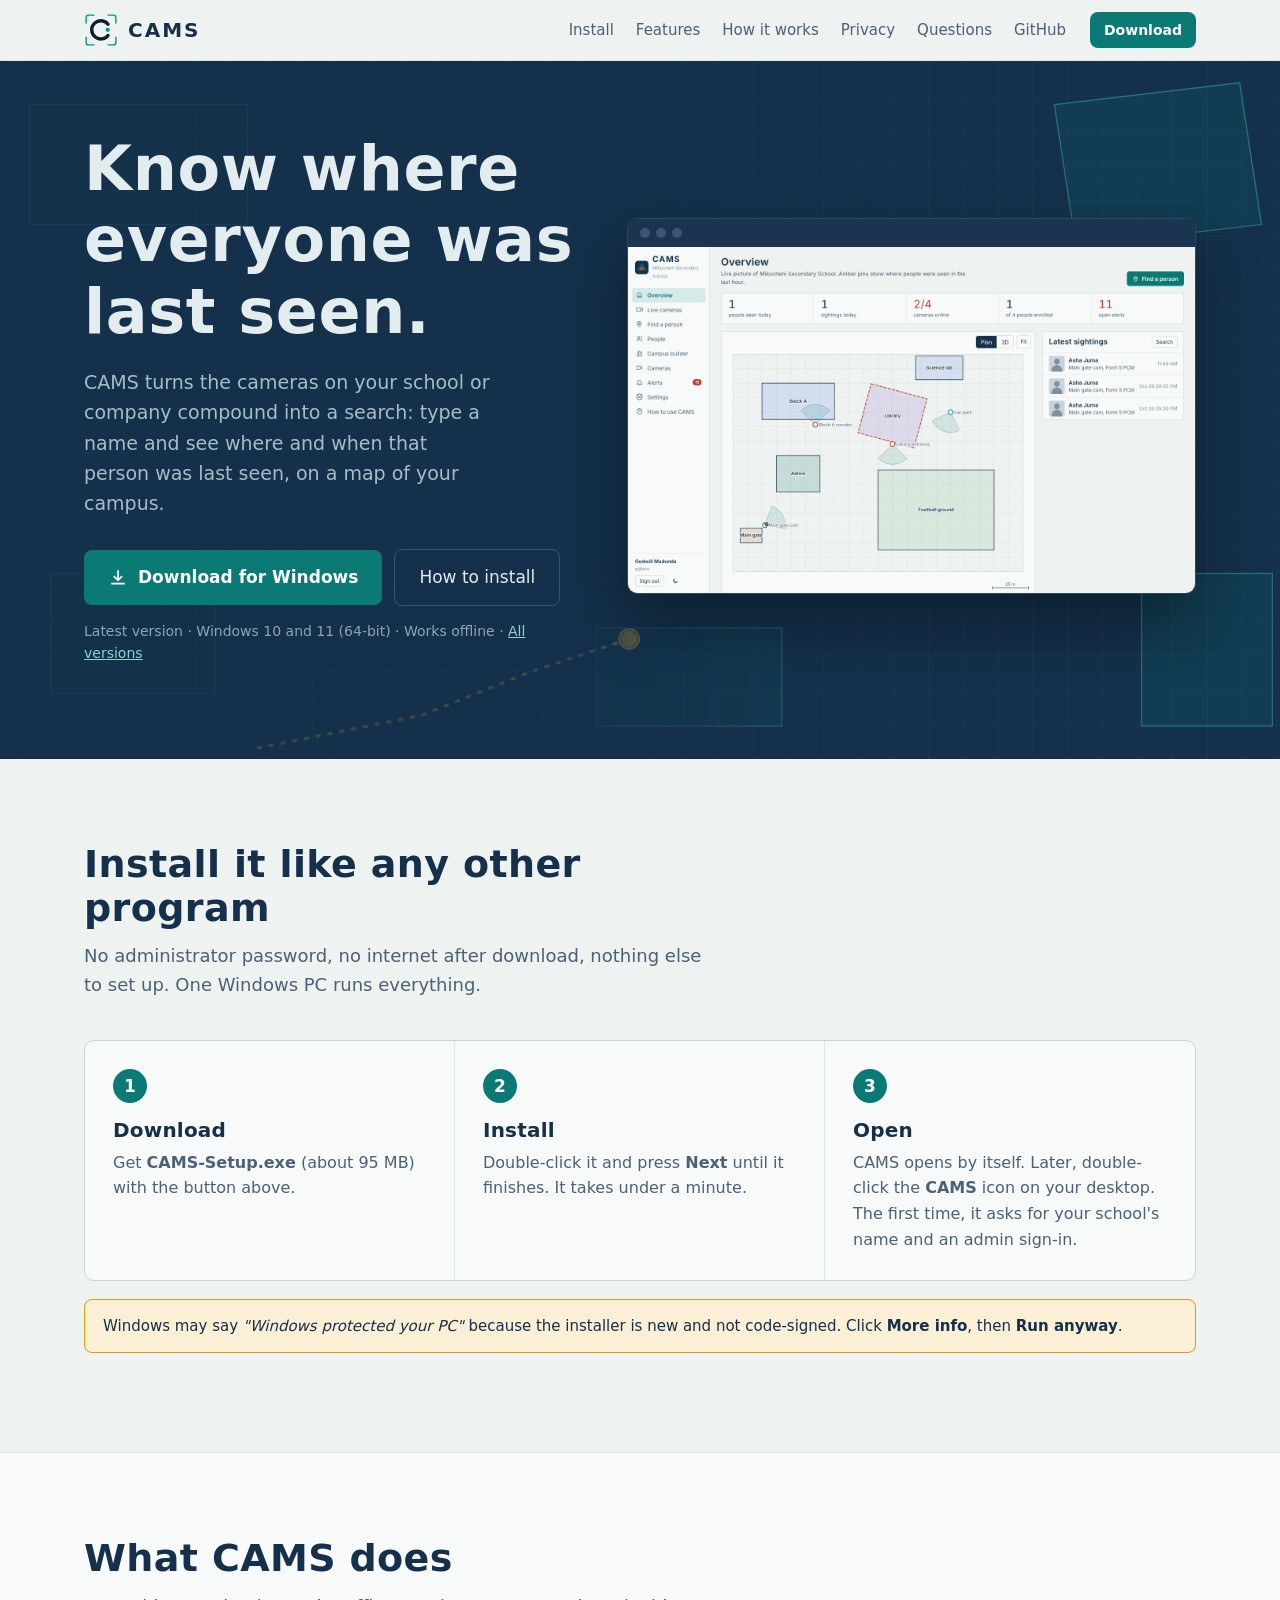
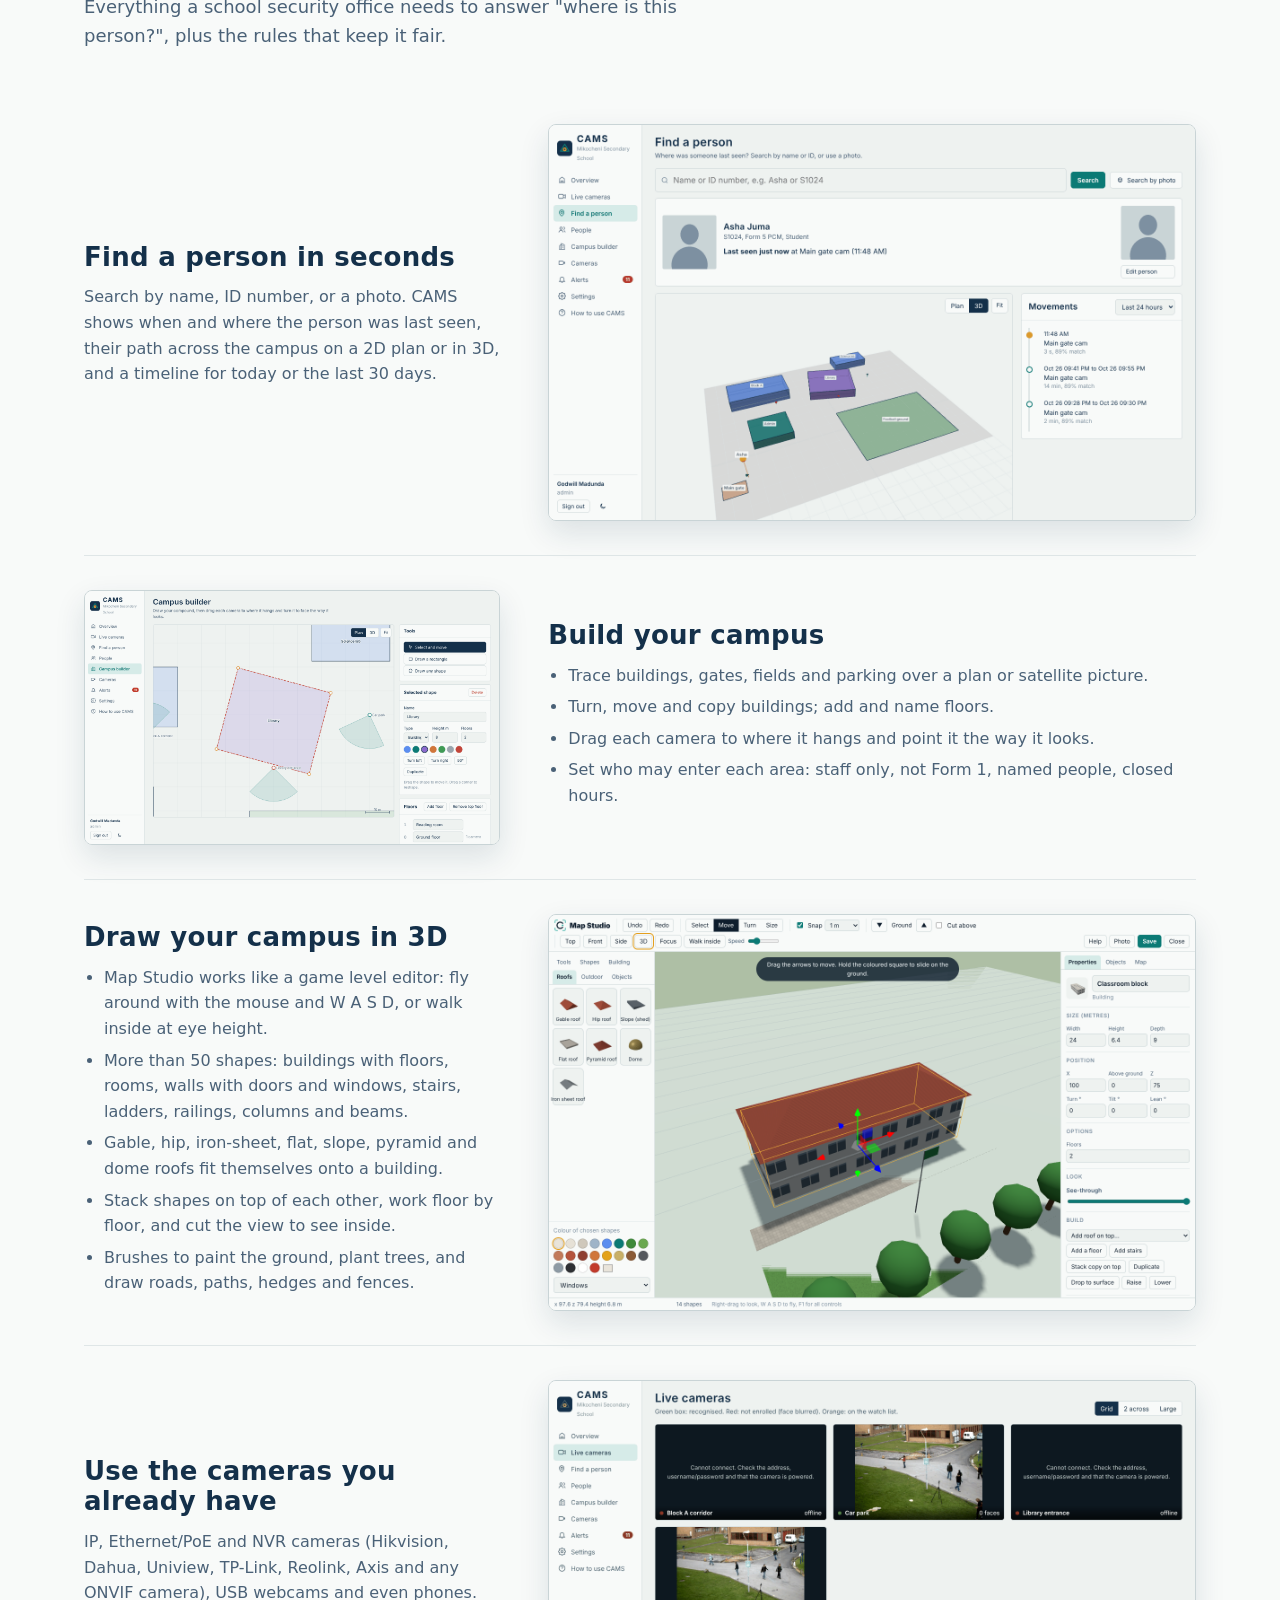
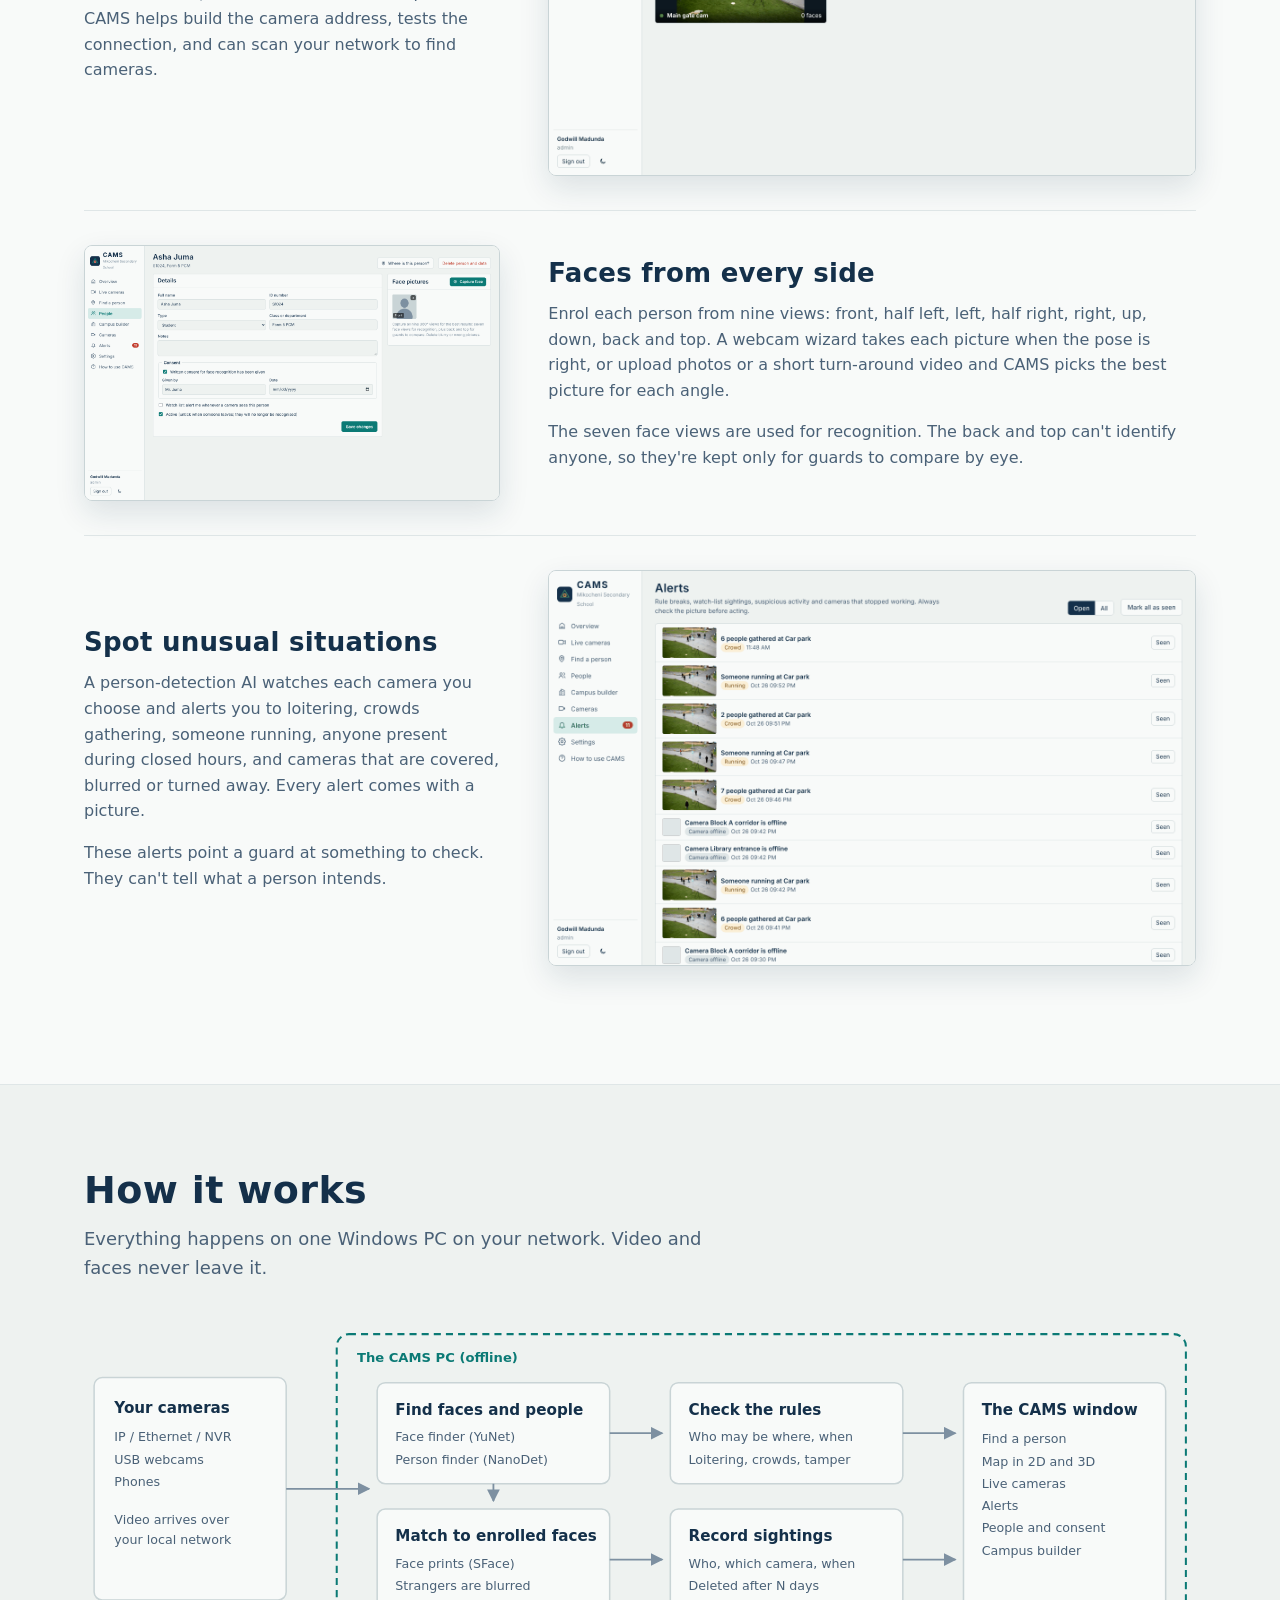
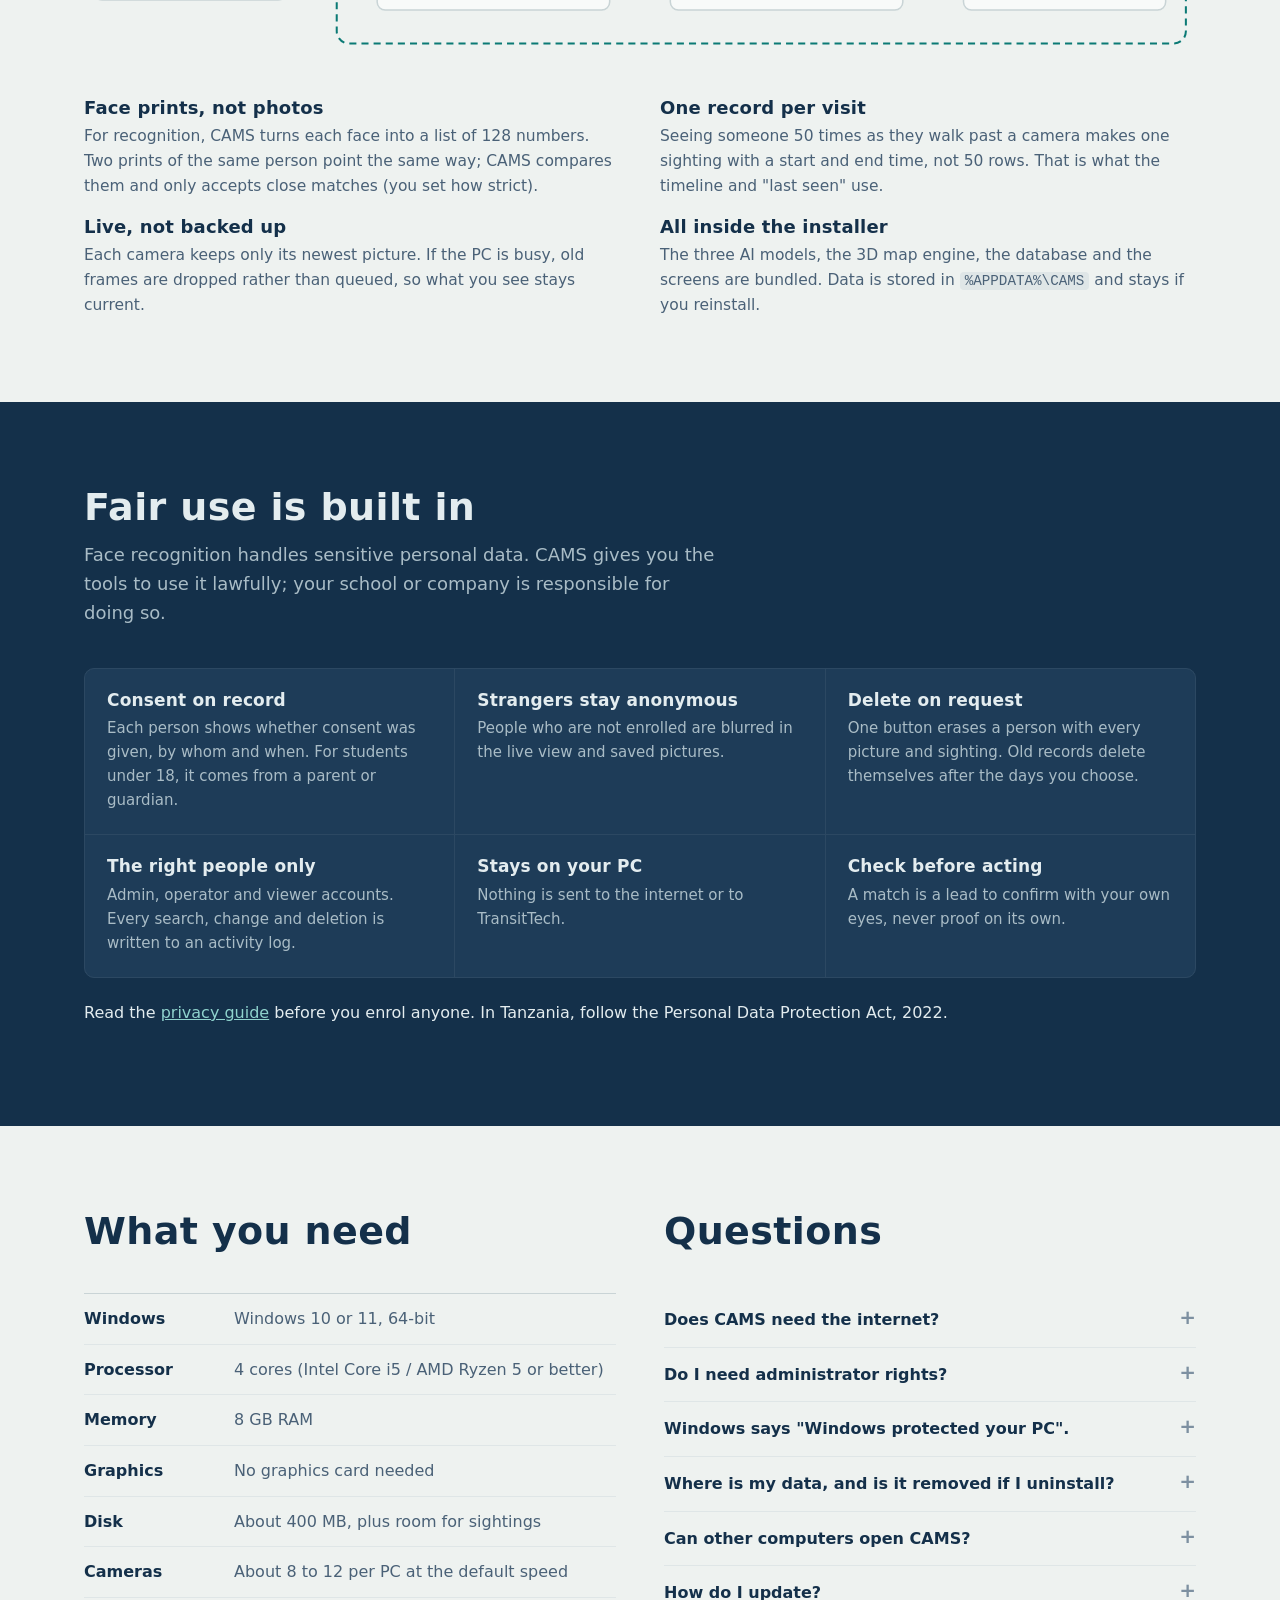
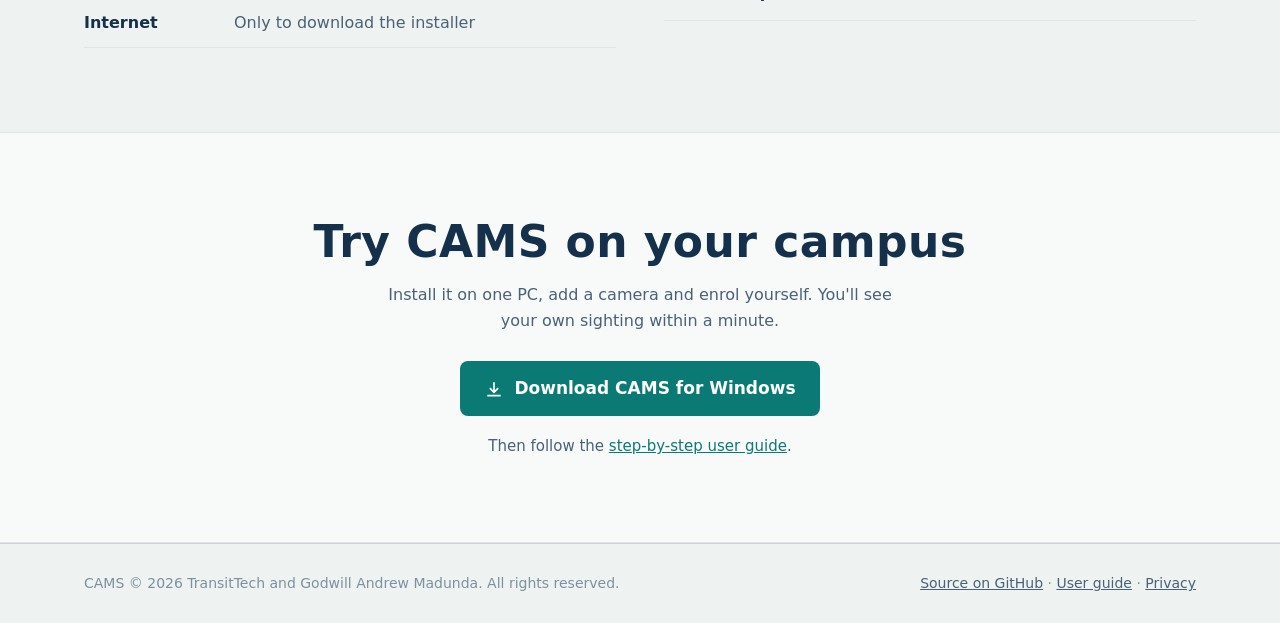
==== commit a7cdc66e: "3D Map Studio: game-style campus editor (v1.1.0) - Free fly camera (right-drag look, WASD/QE, wheel " ====
--- a/docs/index.html
+++ b/docs/index.html
@@ -253,6 +253,20 @@
         </ul>
       </div>
       <img src="images/campus-builder.png" alt="The campus builder with buildings drawn on a grid, a selected building with turn and duplicate buttons, and floor names" loading="lazy" width="1440" height="880">
+    </div>
+
+    <div class="feature">
+      <div>
+        <h3>Draw your campus in 3D</h3>
+        <ul>
+          <li>Map Studio works like a game level editor: fly around with the mouse and W A S D, or walk inside at eye height.</li>
+          <li>More than 50 shapes: buildings with floors, rooms, walls with doors and windows, stairs, ladders, railings, columns and beams.</li>
+          <li>Gable, hip, iron-sheet, flat, slope, pyramid and dome roofs fit themselves onto a building.</li>
+          <li>Stack shapes on top of each other, work floor by floor, and cut the view to see inside.</li>
+          <li>Brushes to paint the ground, plant trees, and draw roads, paths, hedges and fences.</li>
+        </ul>
+      </div>
+      <img src="images/map-studio.png" alt="Map Studio: a two-storey classroom block with a hip roof chosen in a 3D view, with roof shapes on the left and size, floors and build buttons on the right" loading="lazy" width="1440" height="880">
     </div>
 
     <div class="feature">
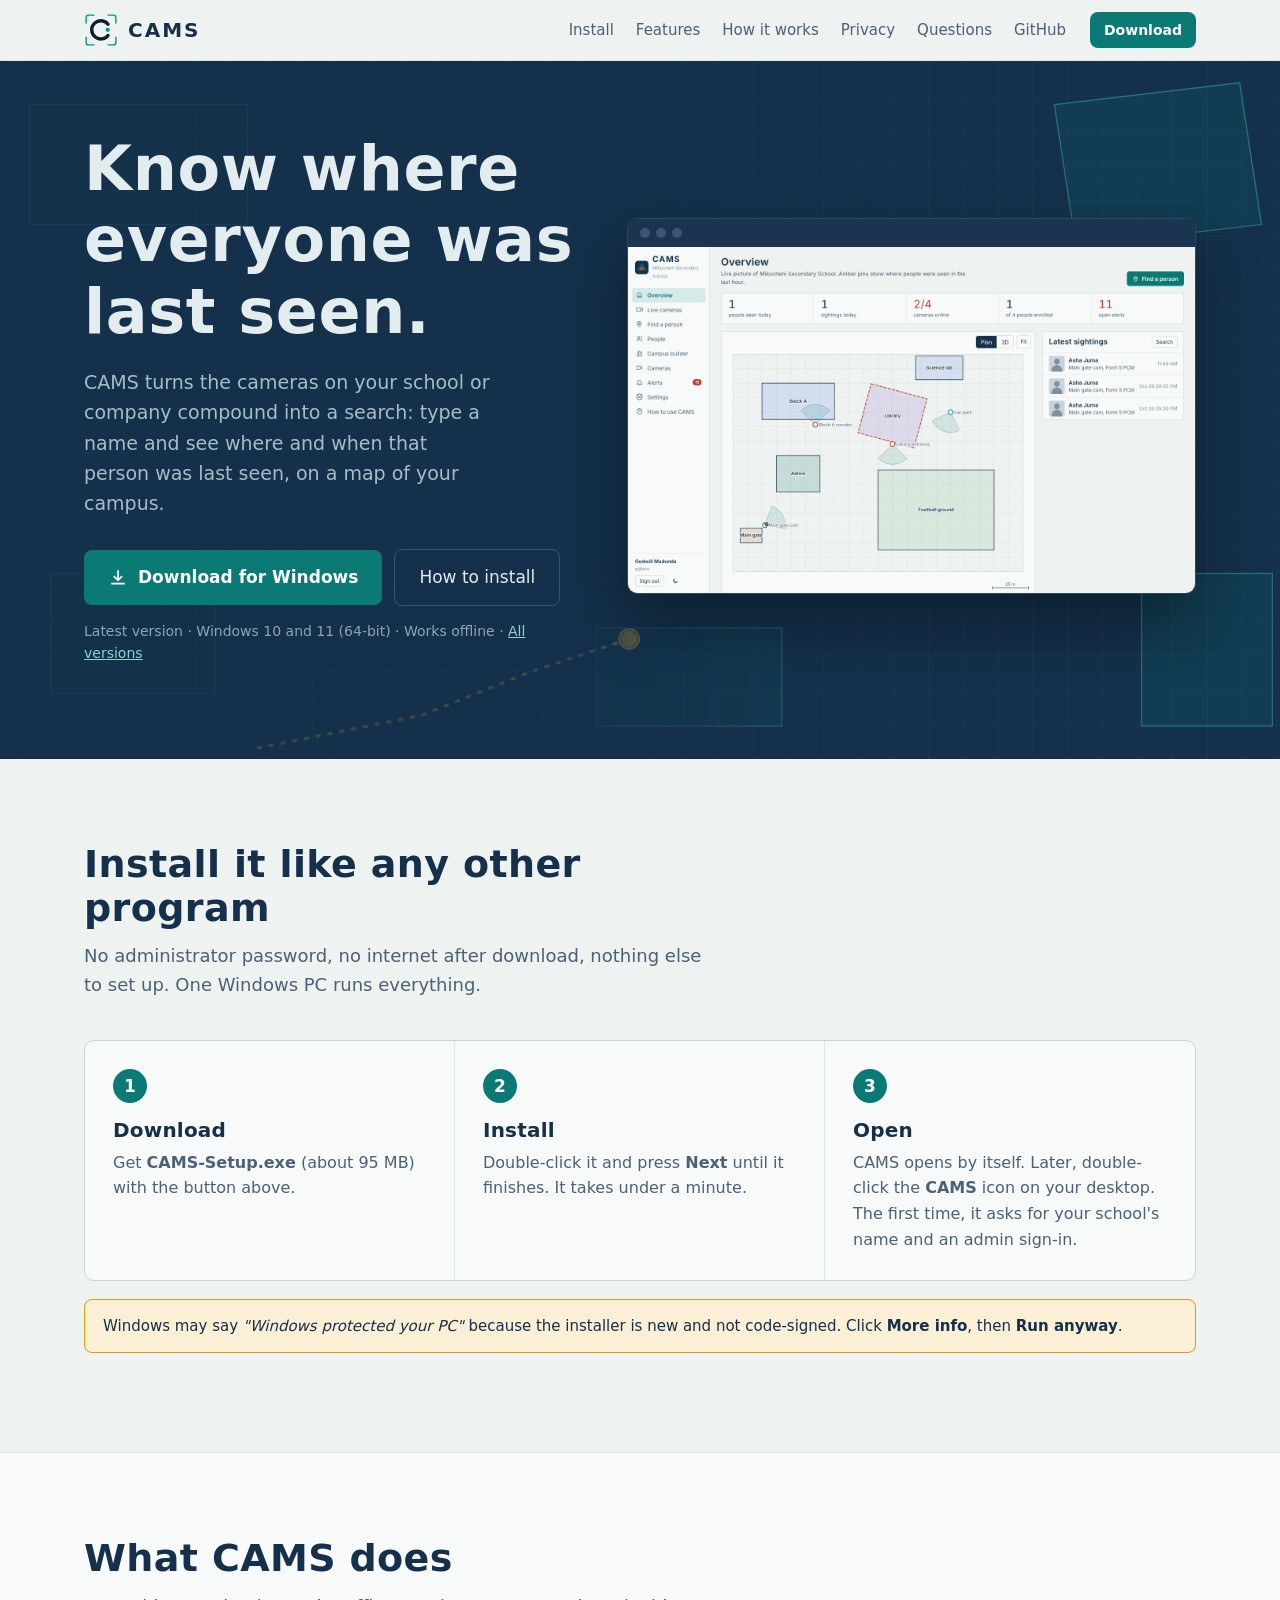
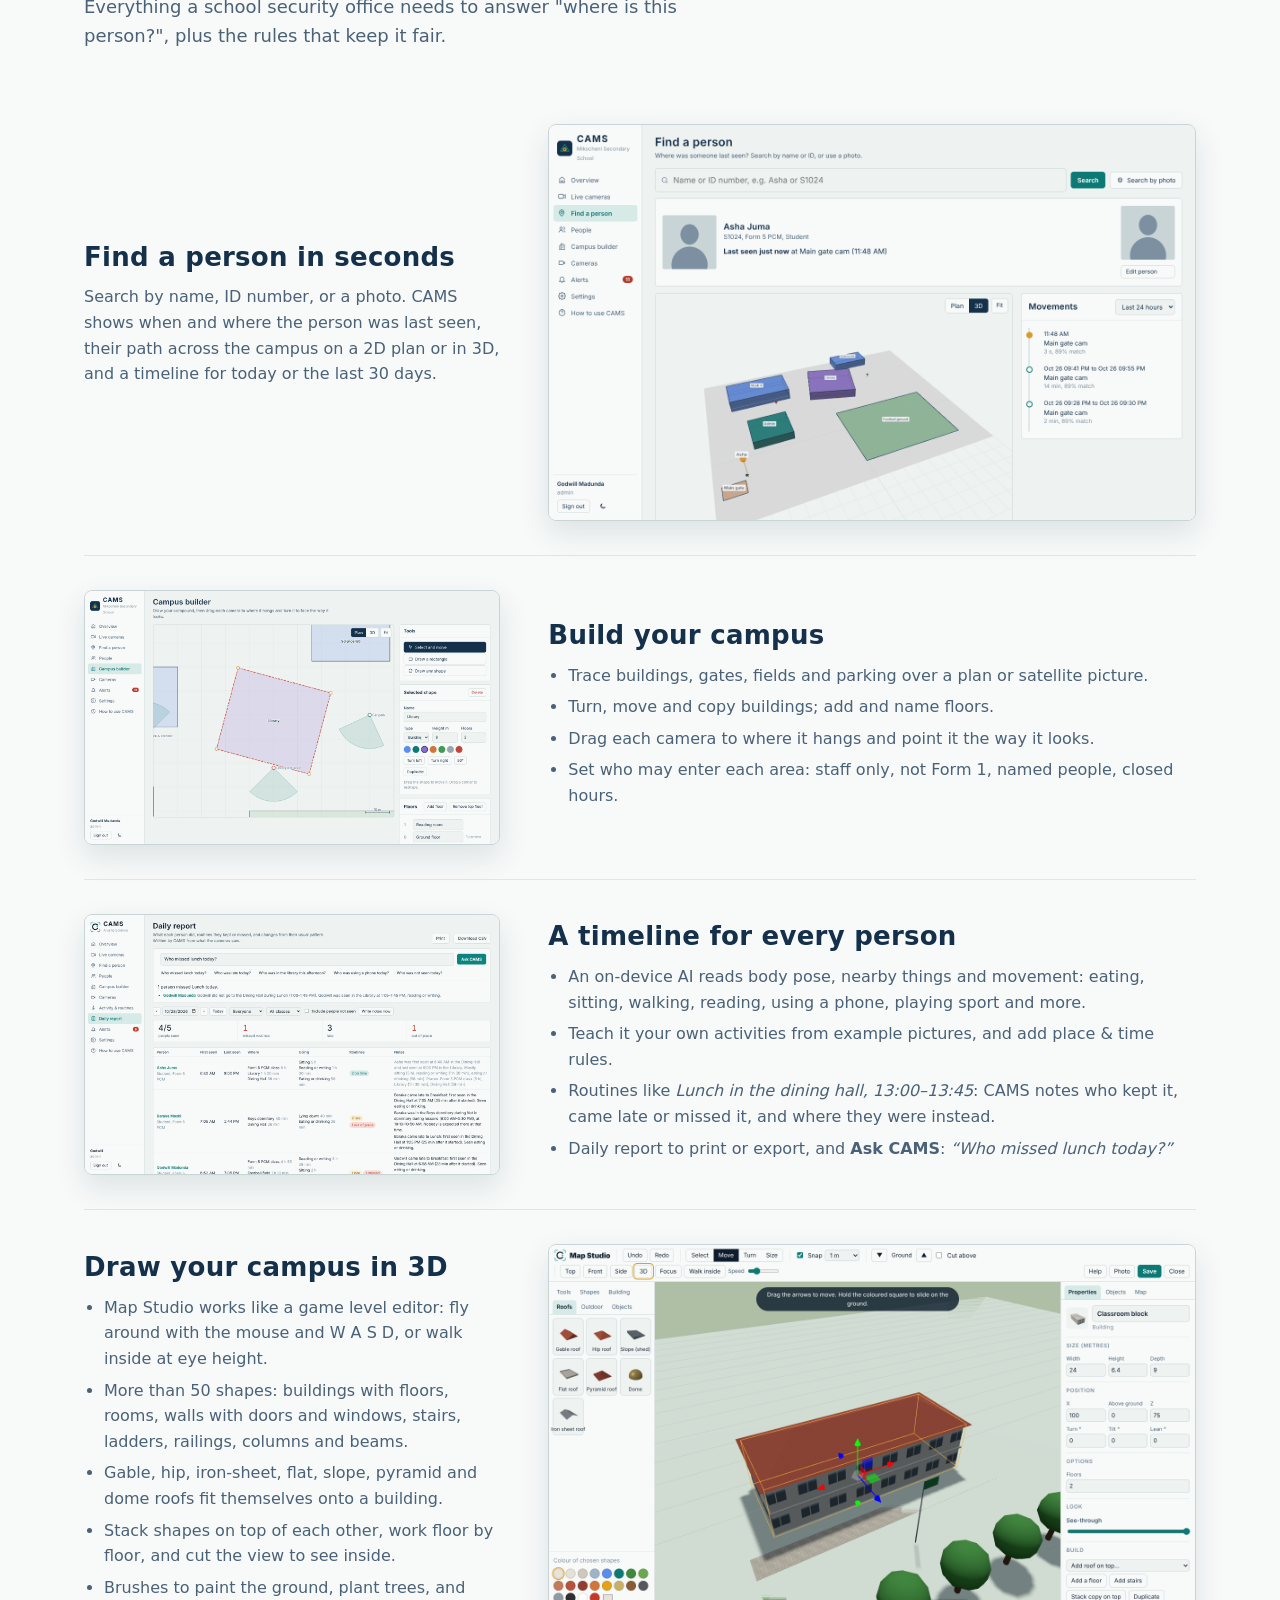
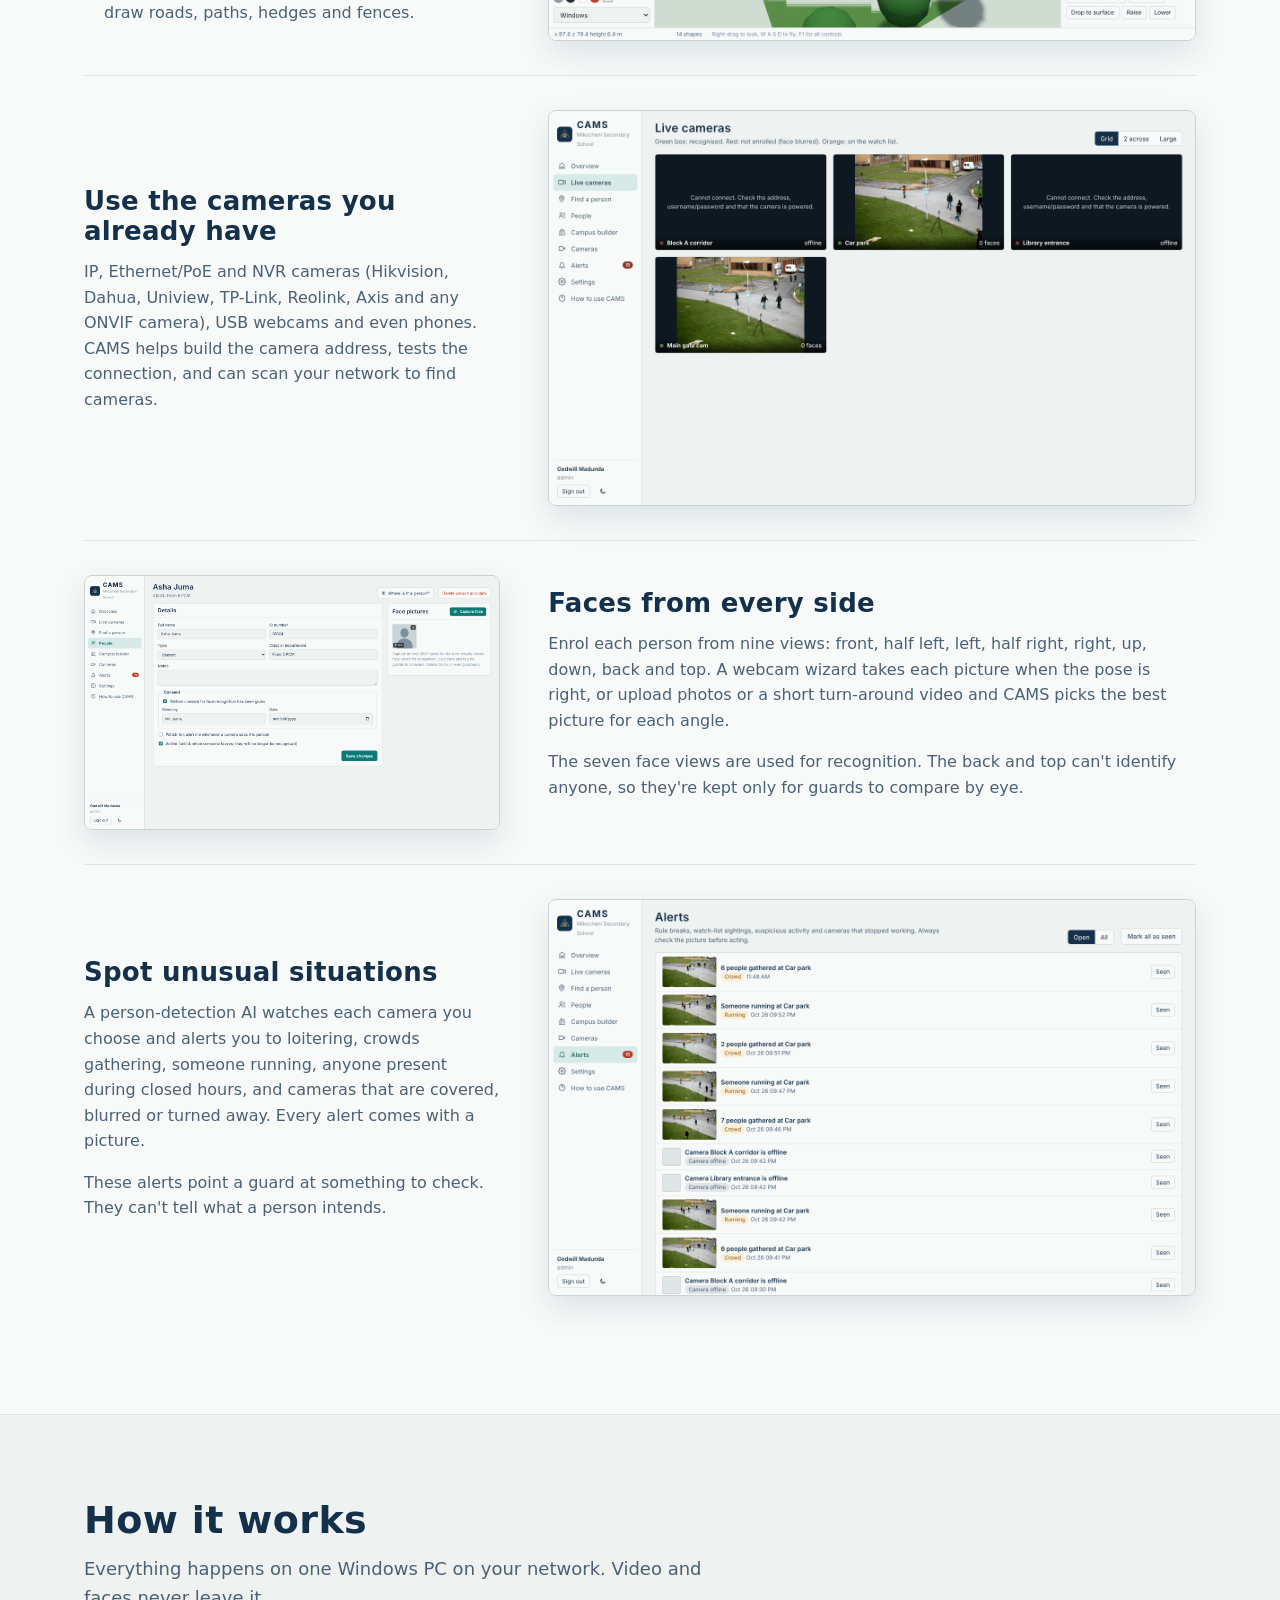
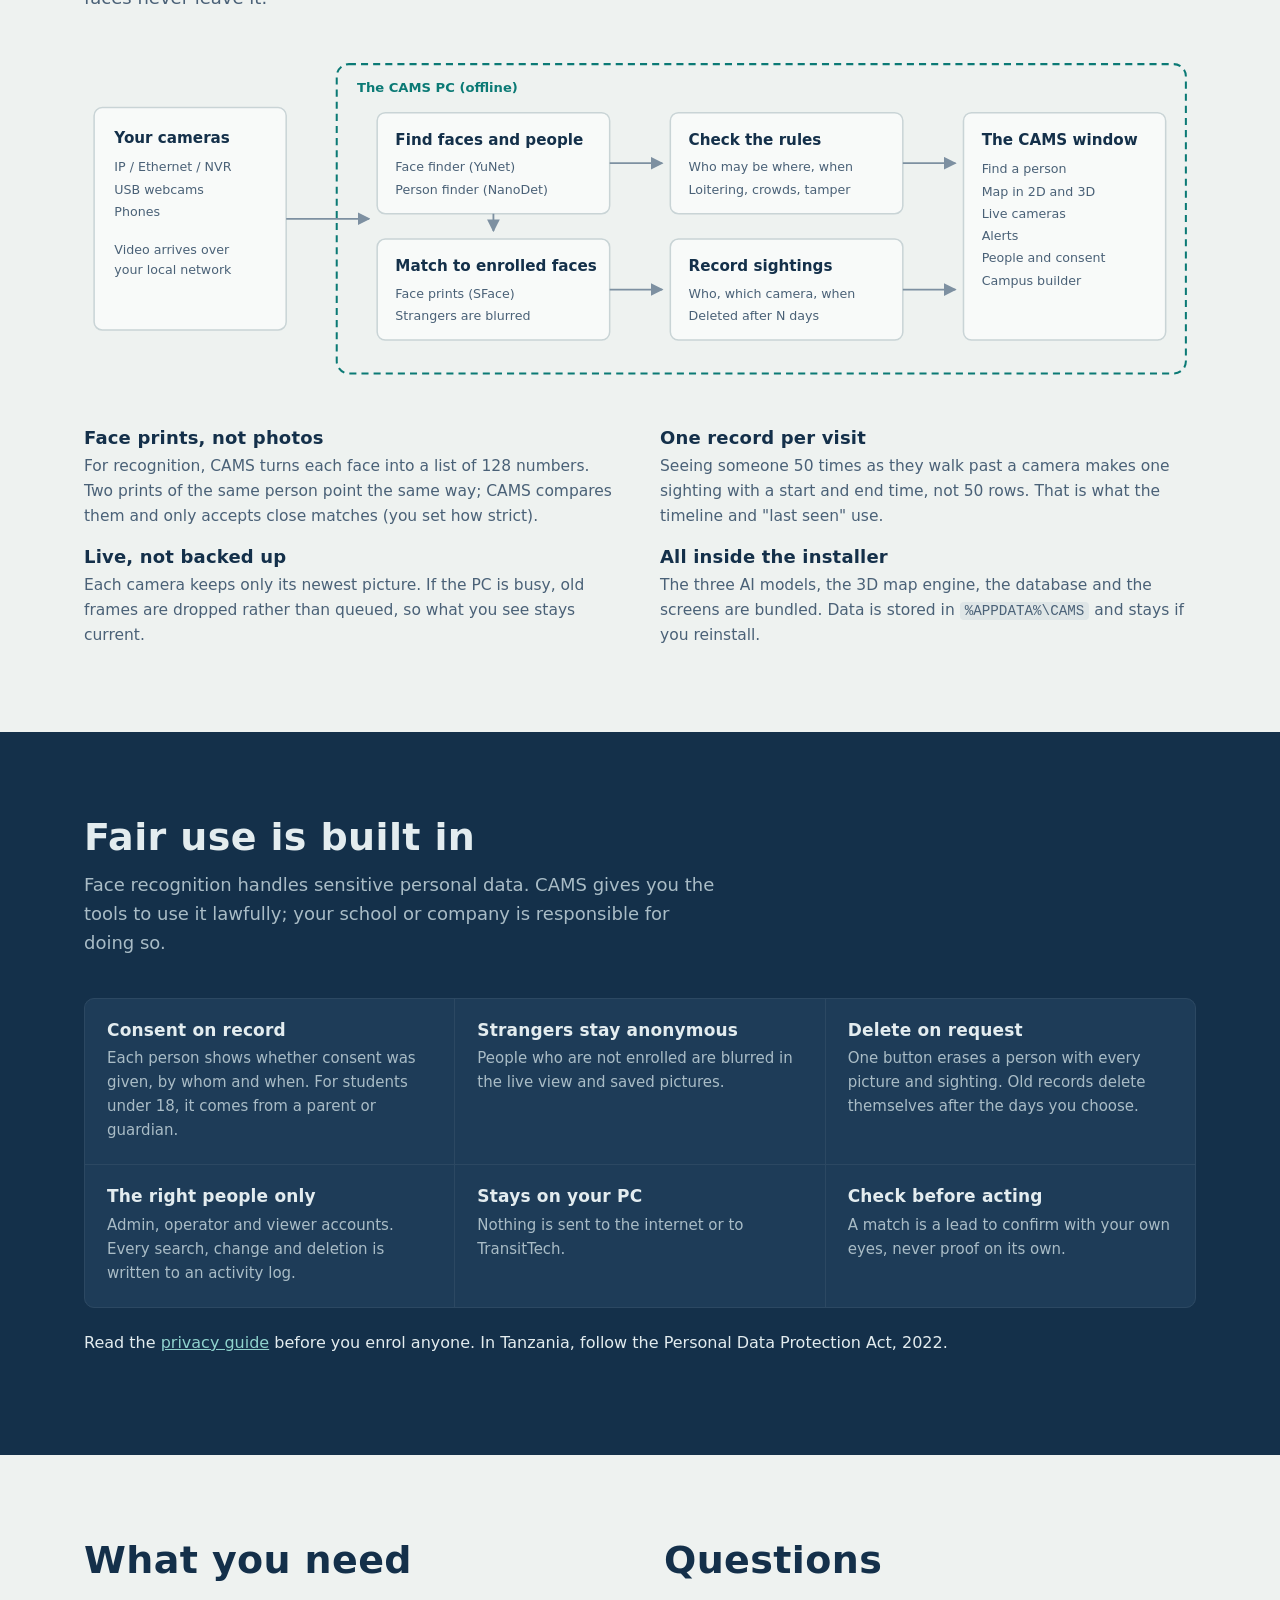
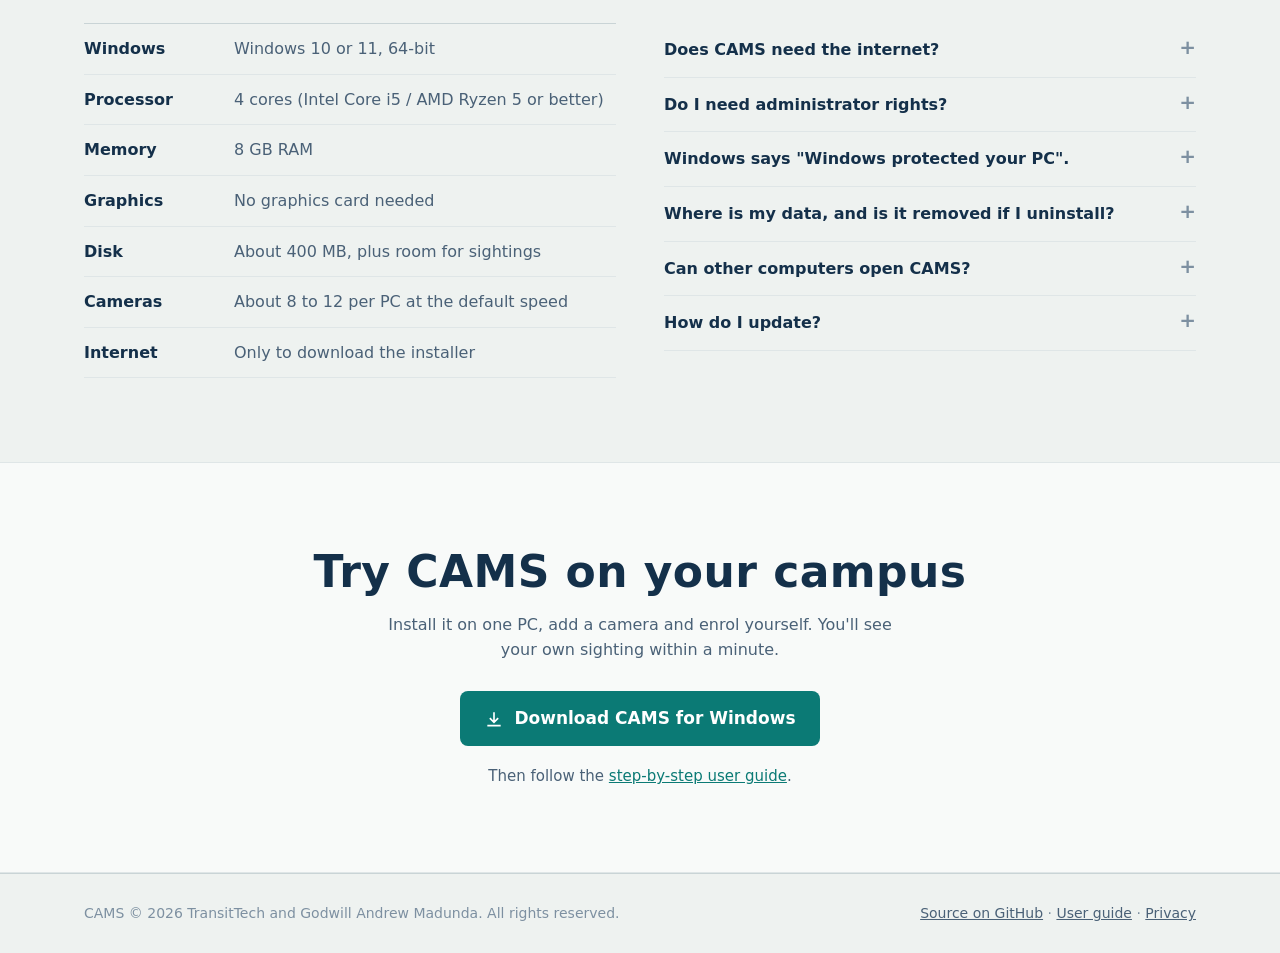
==== commit d80959e5: "Activity AI: a timeline for every person, routines, daily report and Ask CAMS (v1.2.0) - On-device a" ====
--- a/docs/index.html
+++ b/docs/index.html
@@ -253,6 +253,19 @@
         </ul>
       </div>
       <img src="images/campus-builder.png" alt="The campus builder with buildings drawn on a grid, a selected building with turn and duplicate buttons, and floor names" loading="lazy" width="1440" height="880">
+    </div>
+
+    <div class="feature flip">
+      <div>
+        <h3>A timeline for every person</h3>
+        <ul>
+          <li>An on-device AI reads body pose, nearby things and movement: eating, sitting, walking, reading, using a phone, playing sport and more.</li>
+          <li>Teach it your own activities from example pictures, and add place &amp; time rules.</li>
+          <li>Routines like <em>Lunch in the dining hall, 13:00&ndash;13:45</em>: CAMS notes who kept it, came late or missed it, and where they were instead.</li>
+          <li>Daily report to print or export, and <strong>Ask CAMS</strong>: <em>&ldquo;Who missed lunch today?&rdquo;</em></li>
+        </ul>
+      </div>
+      <img src="images/daily-report.png" alt="Daily report: Ask CAMS answers that one person missed lunch, with each person's places, activities, routines and notes" loading="lazy" width="1440" height="900">
     </div>
 
     <div class="feature">
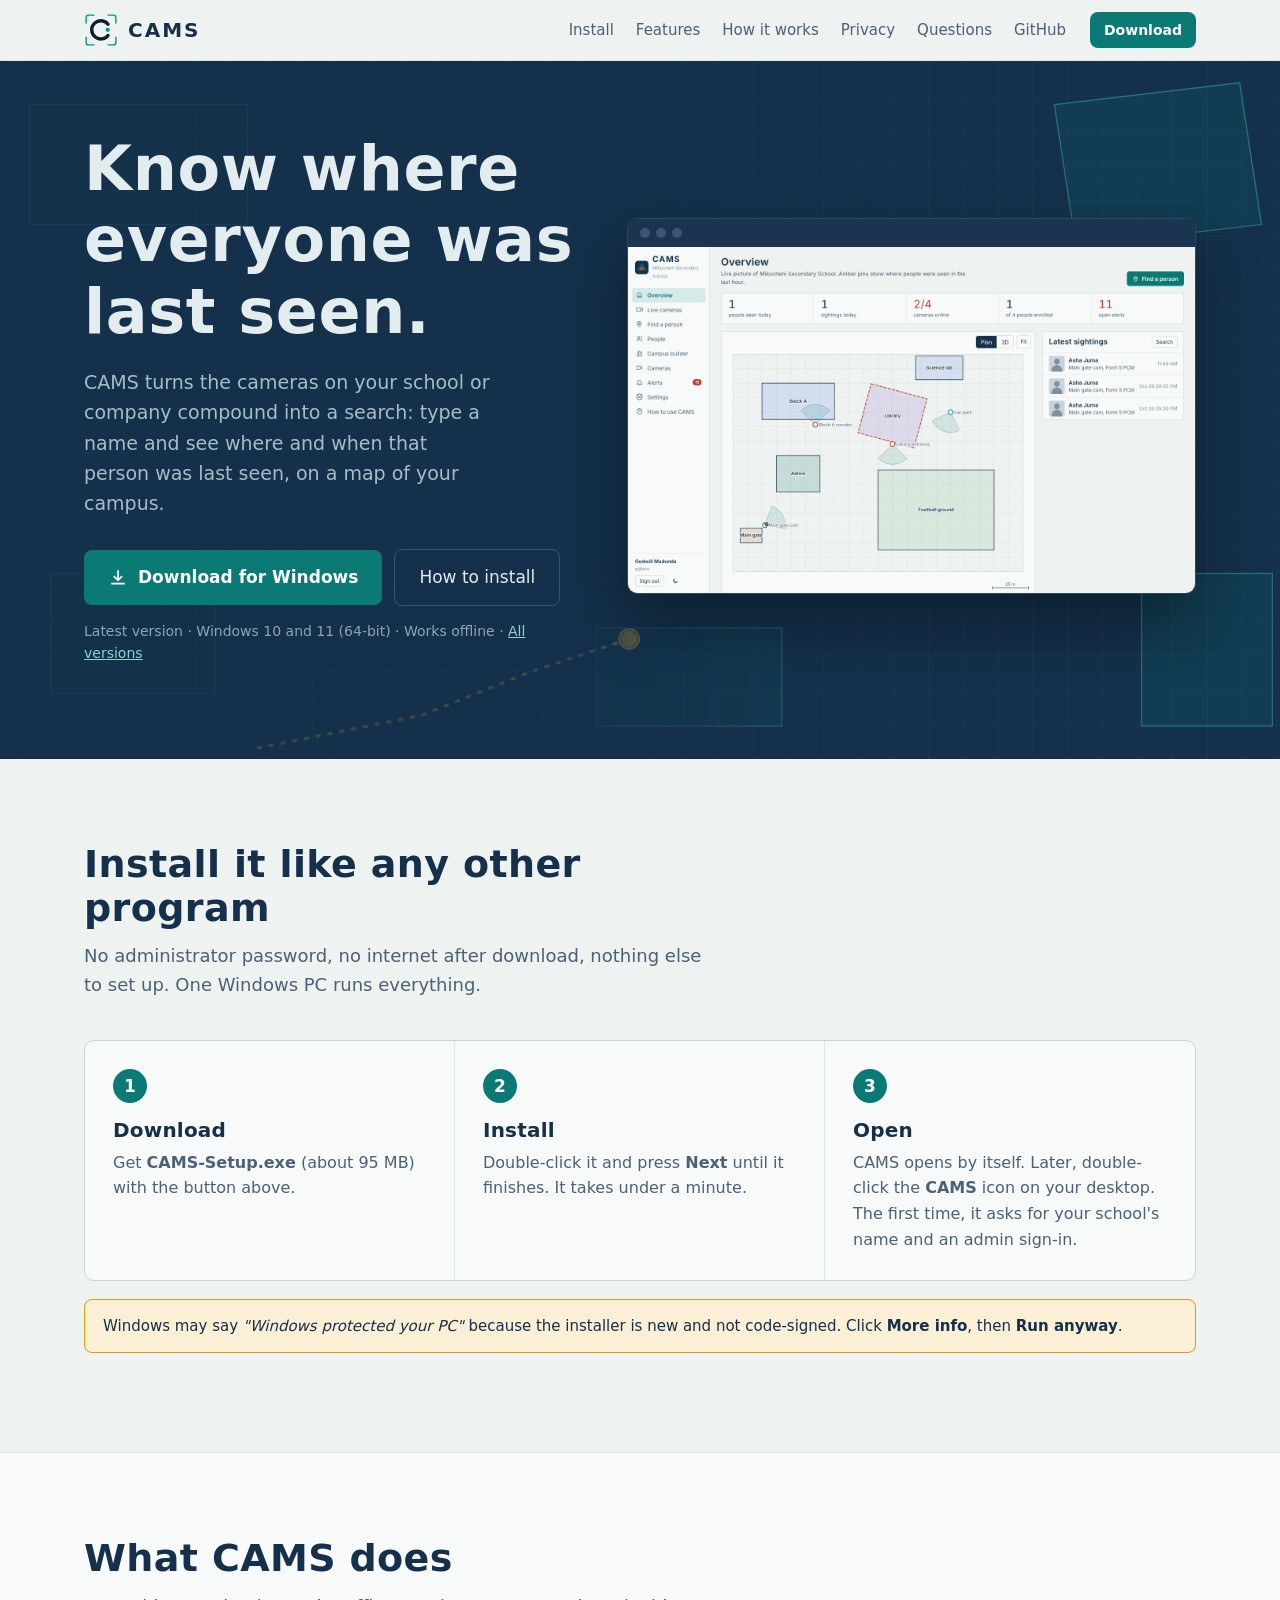
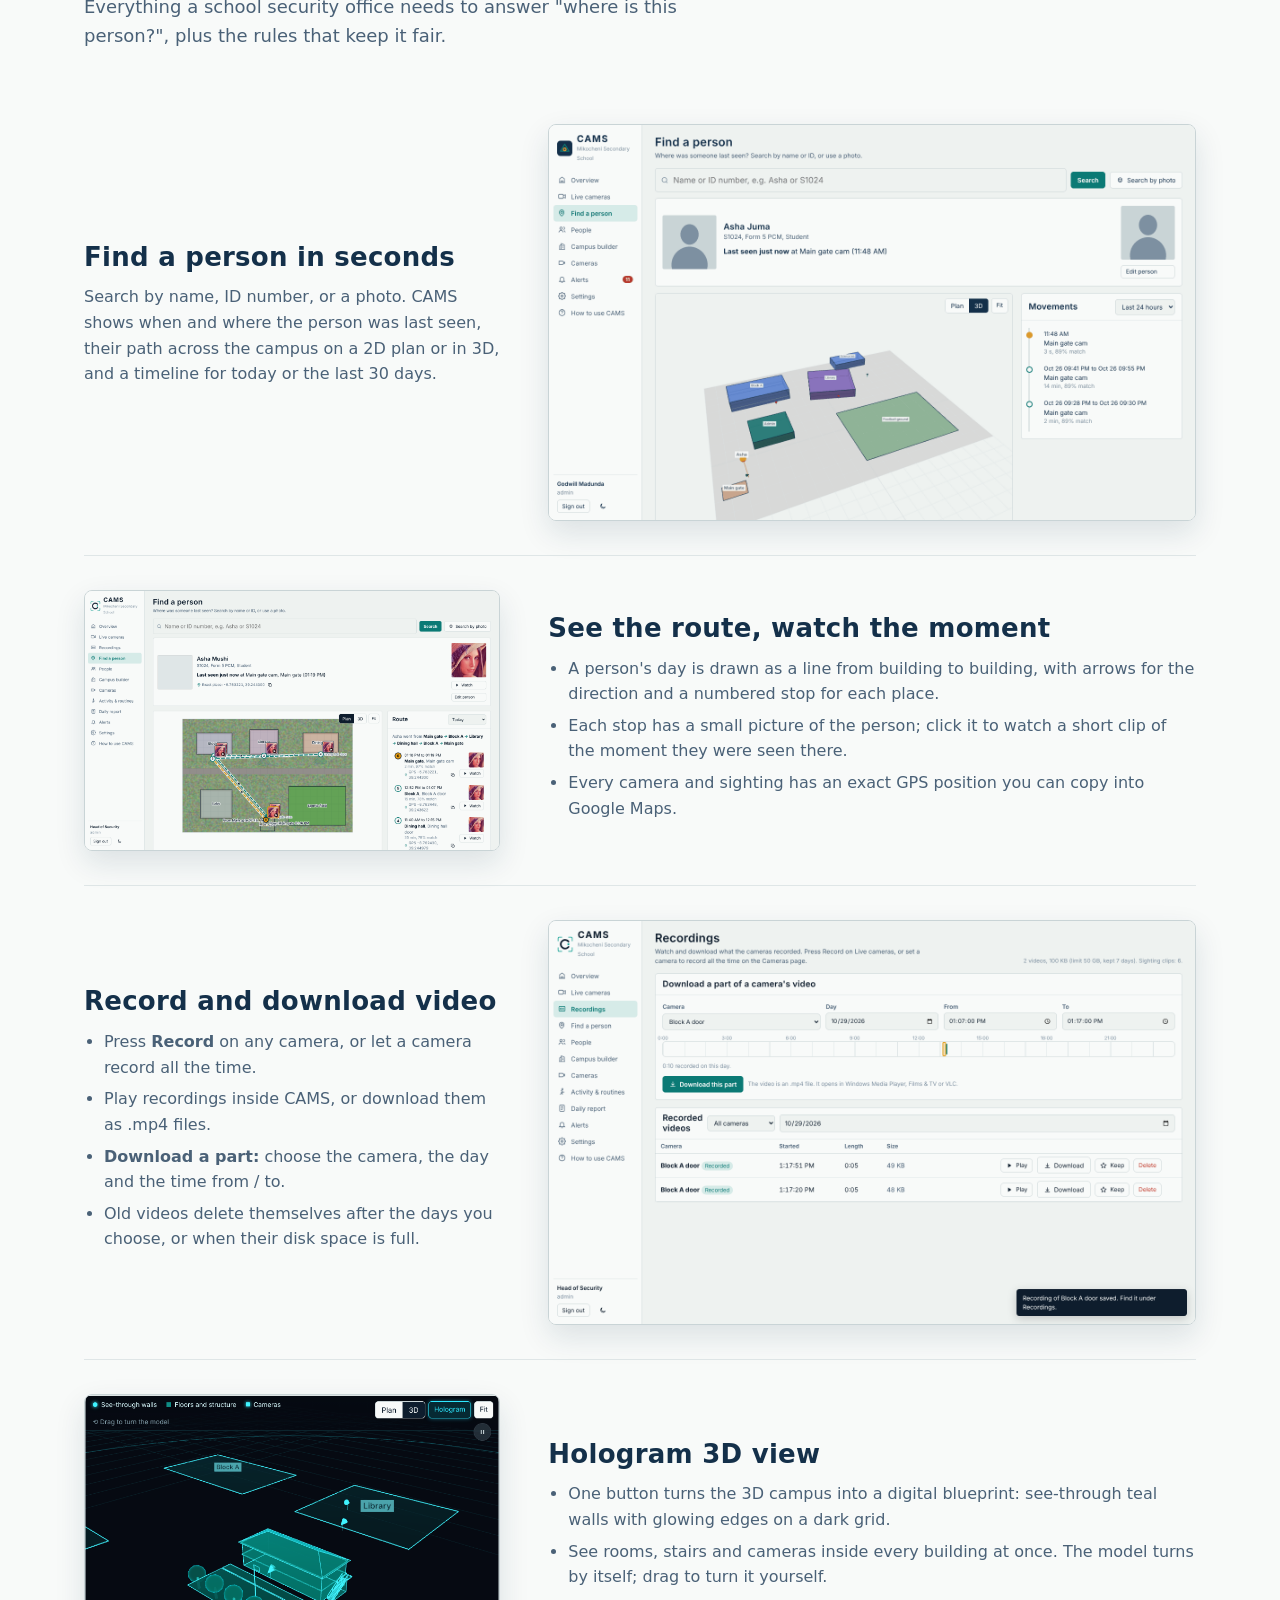
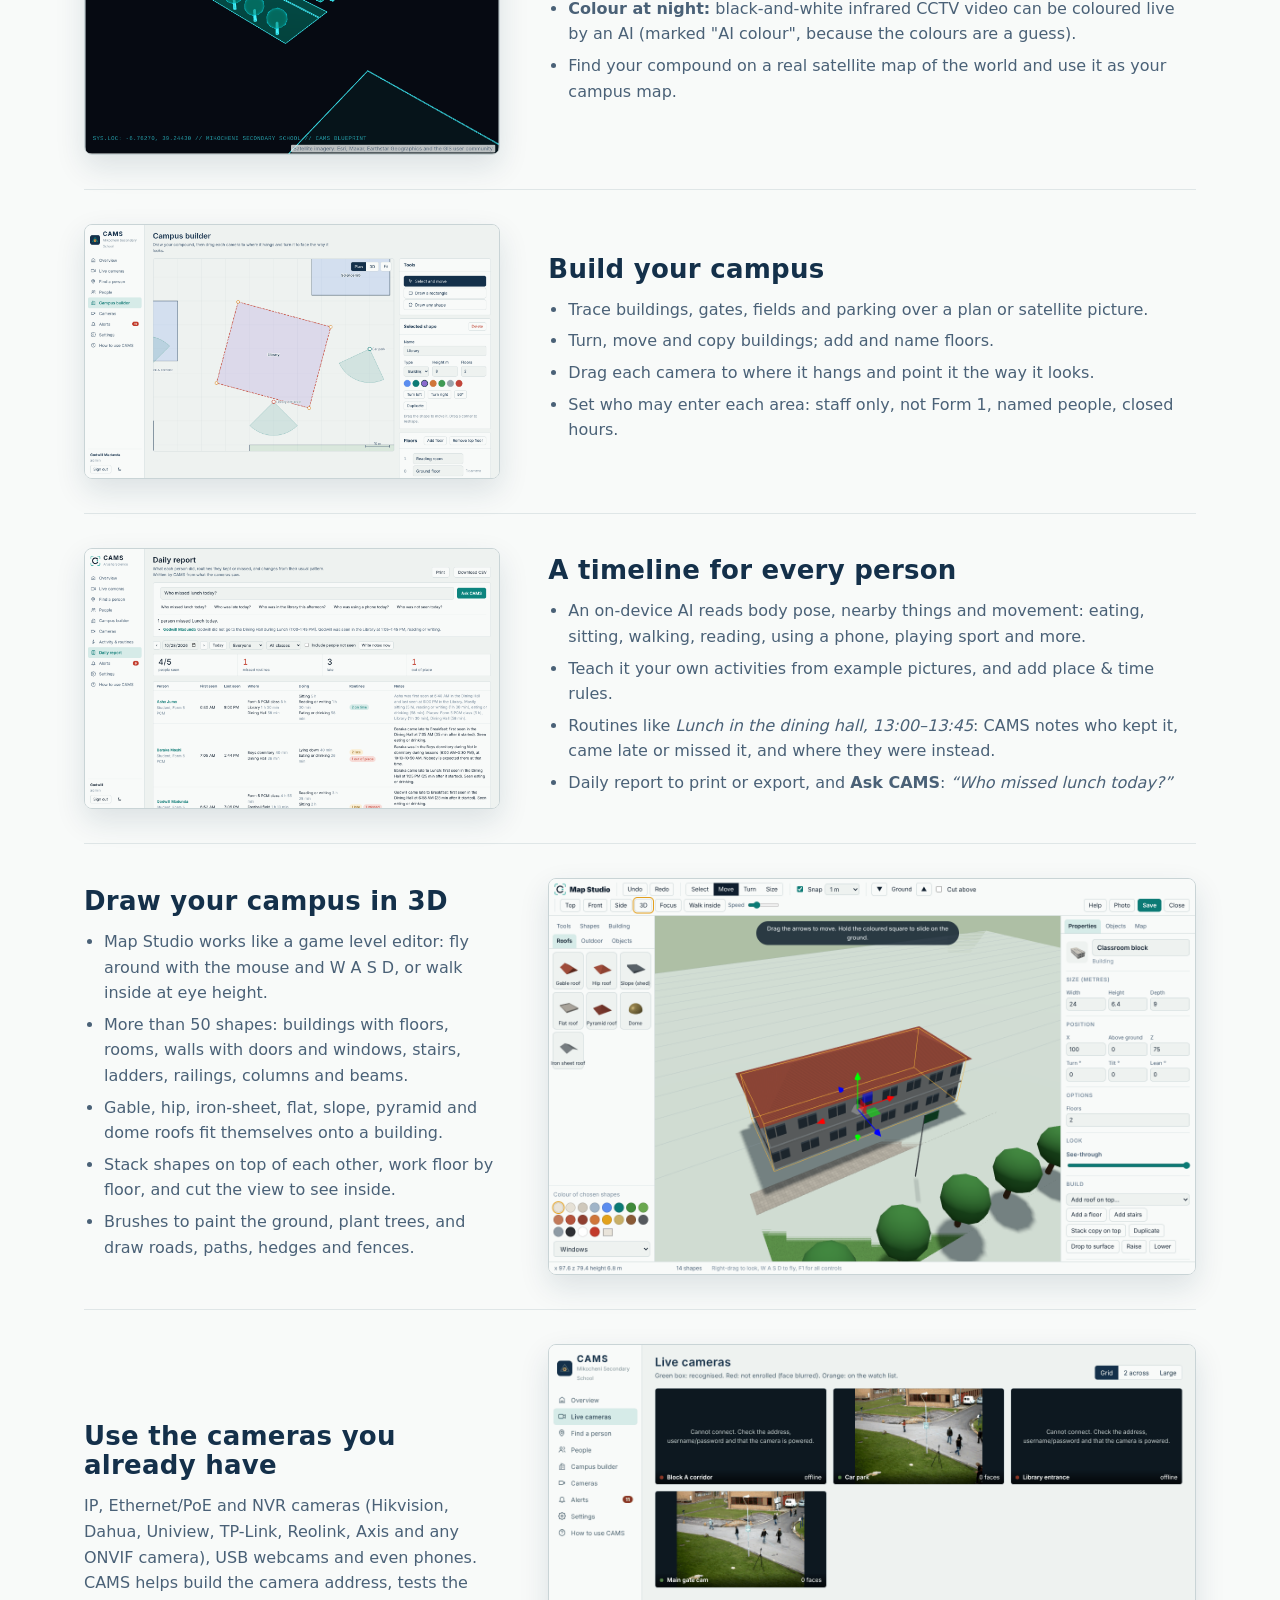
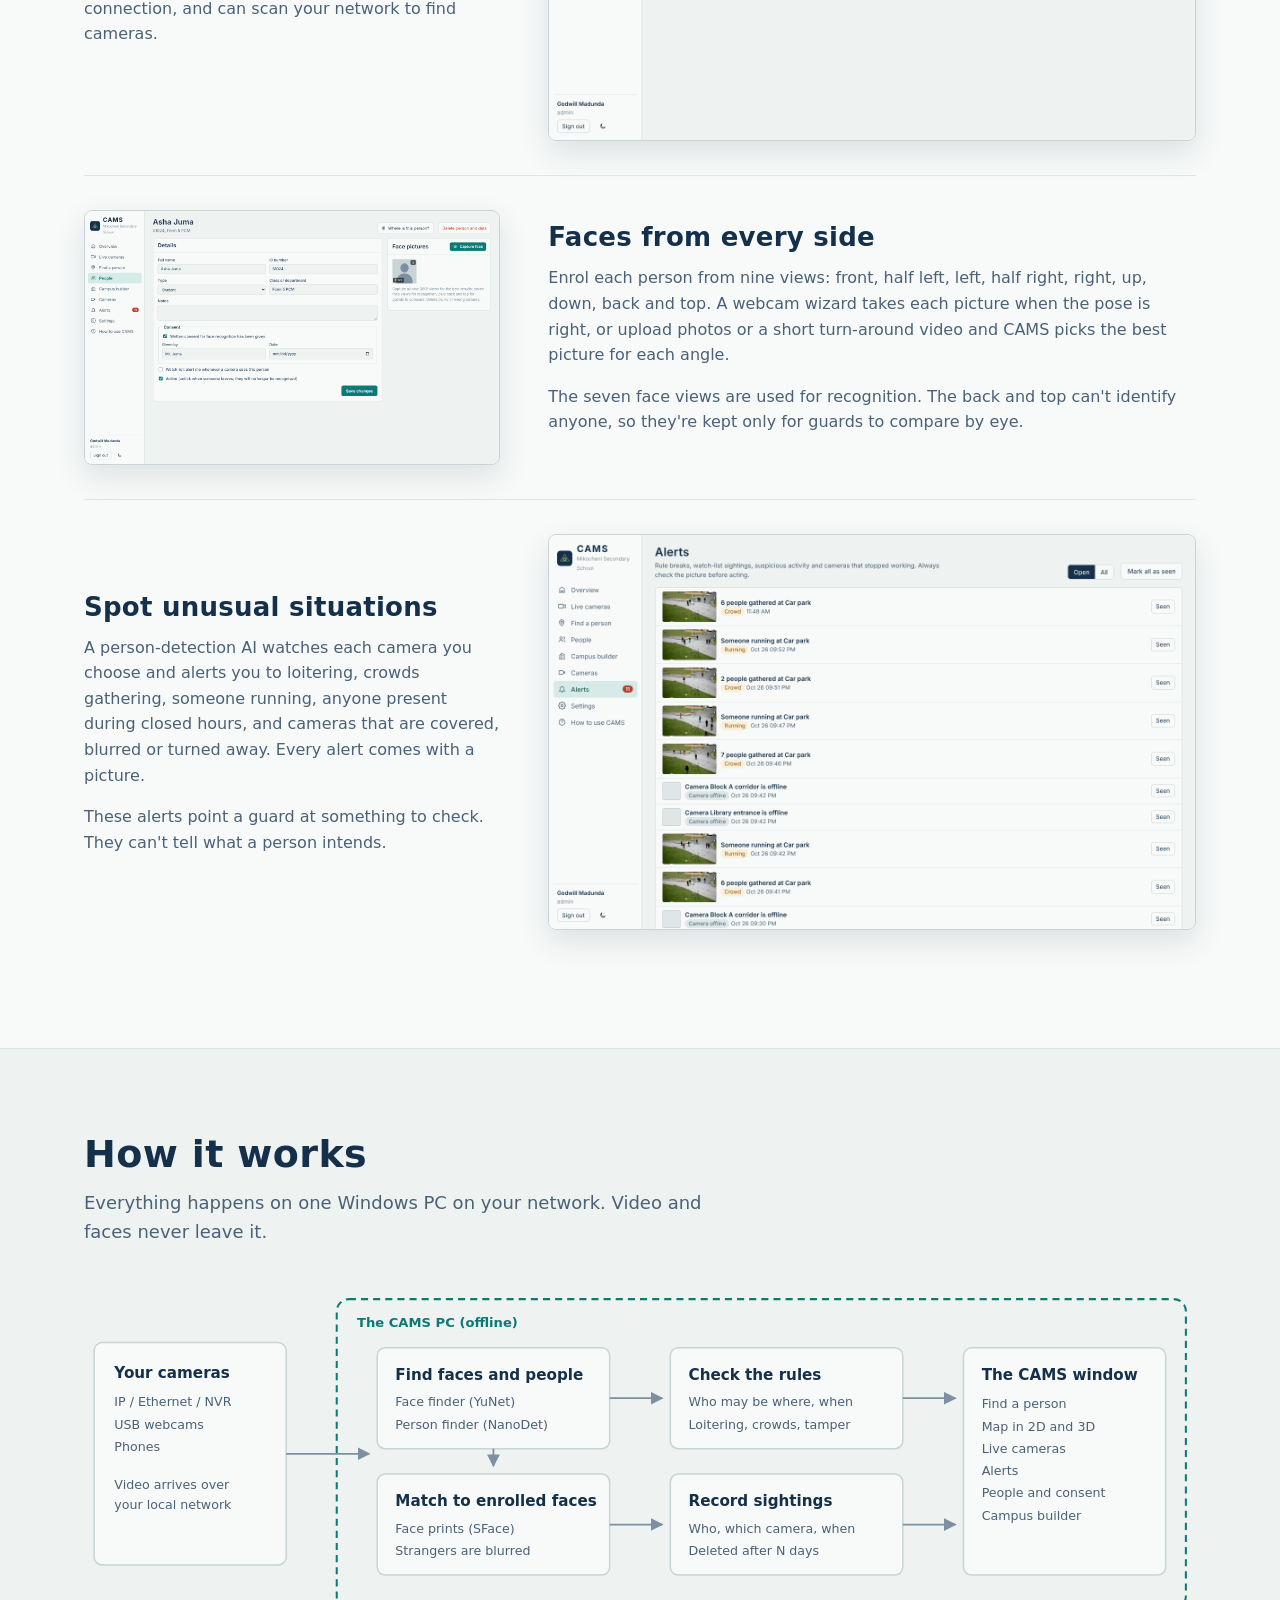
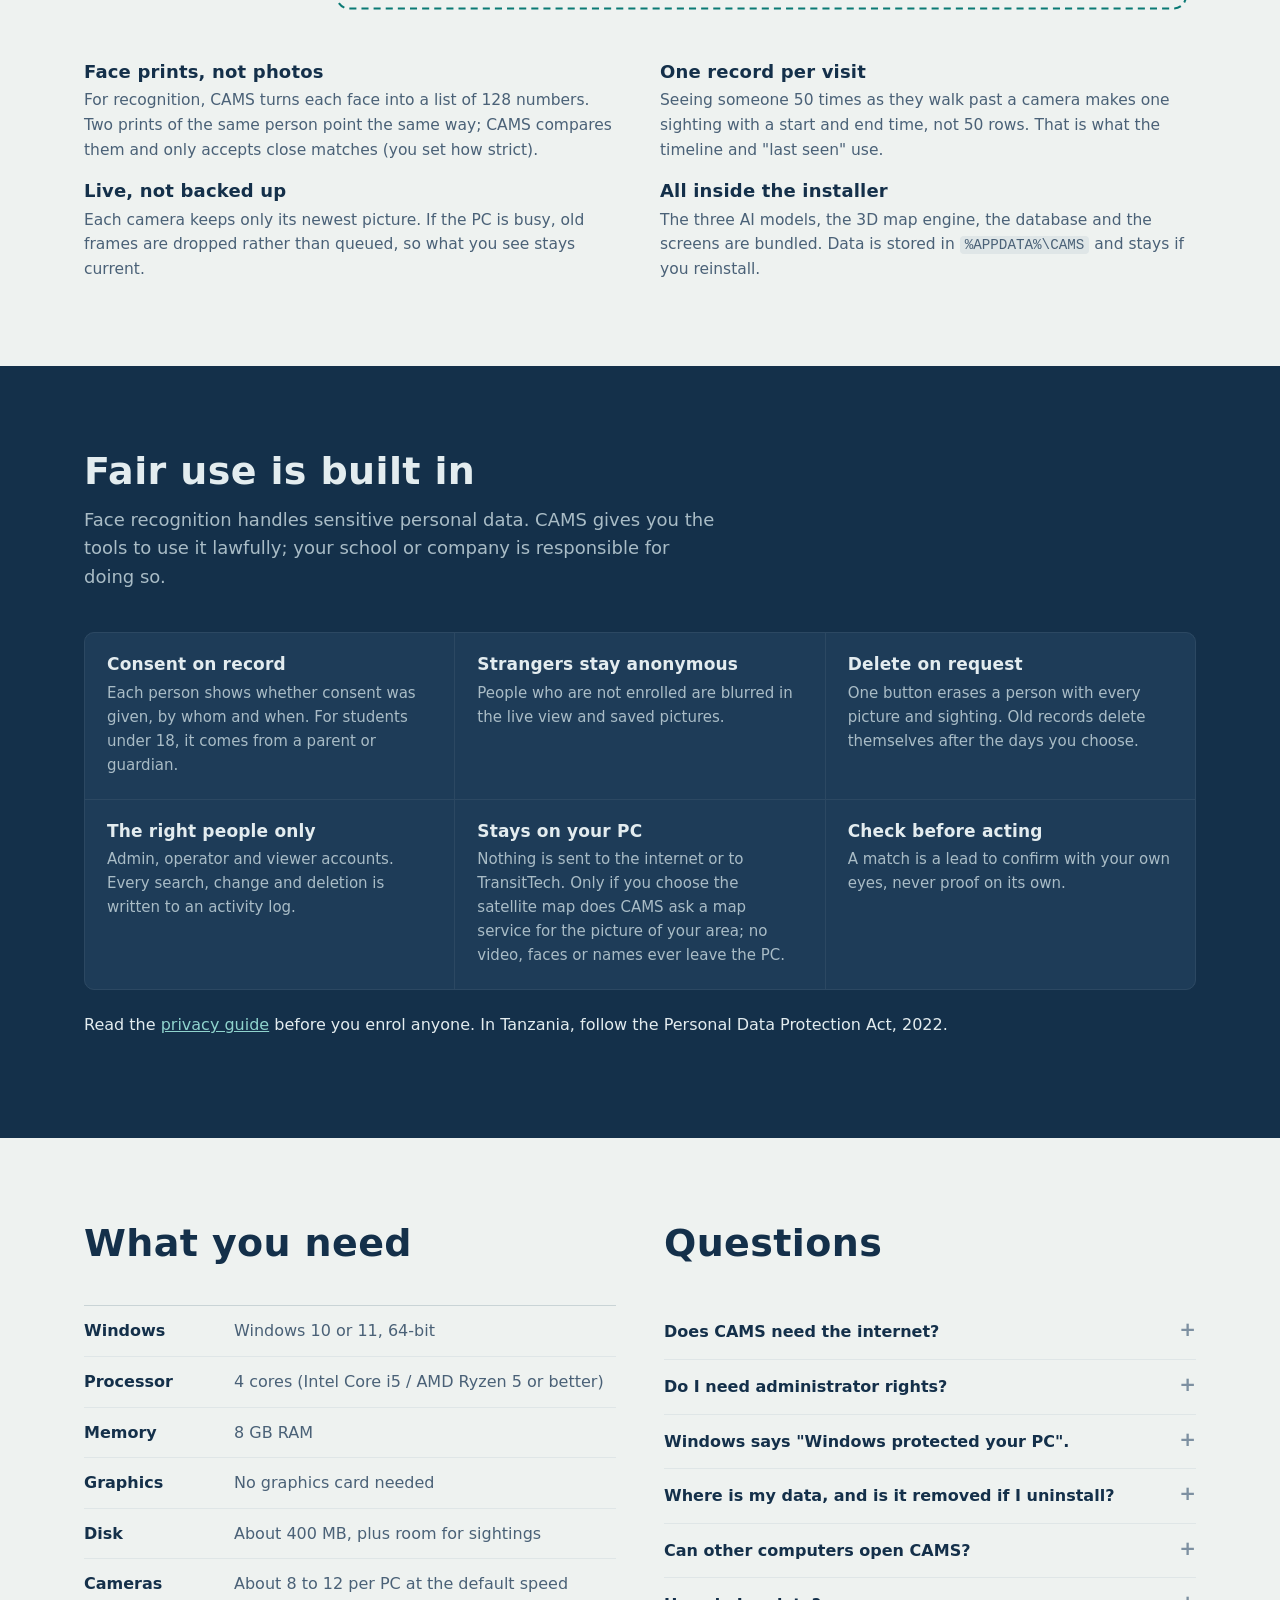
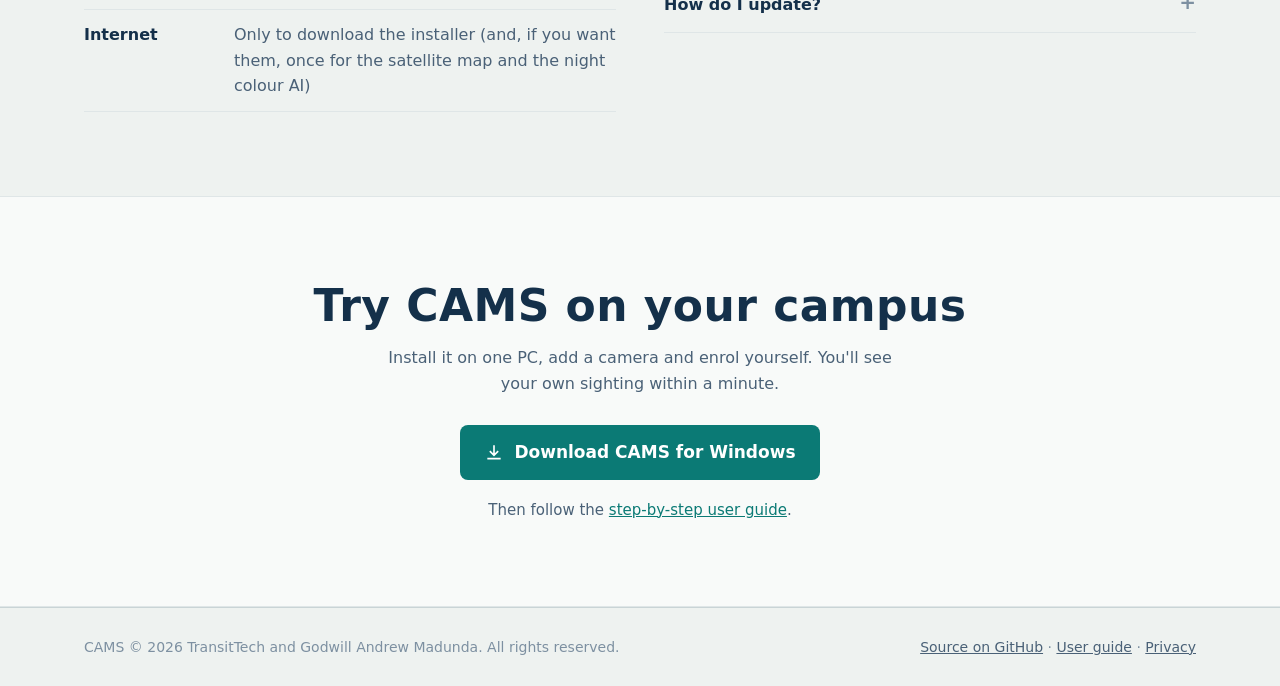
==== commit 9655793d: "Website: v1.3.0 features (routes with clips, recording, hologram, night colour, satellite map) Co-Au" ====
--- a/docs/index.html
+++ b/docs/index.html
@@ -240,6 +240,44 @@
         <p>Search by name, ID number, or a photo. CAMS shows when and where the person was last seen, their path across the campus on a 2D plan or in 3D, and a timeline for today or the last 30 days.</p>
       </div>
       <img src="images/find-person-3d.png" alt="Find a person: last seen time and place, a 3D campus with the person's pin, and a list of movements" loading="lazy" width="1440" height="880">
+    </div>
+
+    <div class="feature flip">
+      <div>
+        <h3>See the route, watch the moment</h3>
+        <ul>
+          <li>A person's day is drawn as a line from building to building, with arrows for the direction and a numbered stop for each place.</li>
+          <li>Each stop has a small picture of the person; click it to watch a short clip of the moment they were seen there.</li>
+          <li>Every camera and sighting has an exact GPS position you can copy into Google Maps.</li>
+        </ul>
+      </div>
+      <img src="images/route-clips.png" alt="Find a person: a route drawn from building to building with numbered stops, small pictures and Watch buttons" loading="lazy" width="1440" height="900">
+    </div>
+
+    <div class="feature">
+      <div>
+        <h3>Record and download video</h3>
+        <ul>
+          <li>Press <strong>Record</strong> on any camera, or let a camera record all the time.</li>
+          <li>Play recordings inside CAMS, or download them as .mp4 files.</li>
+          <li><strong>Download a part:</strong> choose the camera, the day and the time from / to.</li>
+          <li>Old videos delete themselves after the days you choose, or when their disk space is full.</li>
+        </ul>
+      </div>
+      <img src="images/recordings.png" alt="Recordings page: download a part of a camera's video by day and time, and a list of recorded videos with Play and Download" loading="lazy" width="1440" height="900">
+    </div>
+
+    <div class="feature flip">
+      <div>
+        <h3>Hologram 3D view</h3>
+        <ul>
+          <li>One button turns the 3D campus into a digital blueprint: see-through teal walls with glowing edges on a dark grid.</li>
+          <li>See rooms, stairs and cameras inside every building at once. The model turns by itself; drag to turn it yourself.</li>
+          <li><strong>Colour at night:</strong> black-and-white infrared CCTV video can be coloured live by an AI (marked "AI colour", because the colours are a guess).</li>
+          <li>Find your compound on a real satellite map of the world and use it as your campus map.</li>
+        </ul>
+      </div>
+      <img src="images/hologram.png" alt="Hologram 3D view: see-through teal buildings with glowing edges on a dark grid, with a legend and a pause button" loading="lazy" width="798" height="691">
     </div>
 
     <div class="feature flip">
@@ -379,7 +417,7 @@
       <div><h3>Strangers stay anonymous</h3><p>People who are not enrolled are blurred in the live view and saved pictures.</p></div>
       <div><h3>Delete on request</h3><p>One button erases a person with every picture and sighting. Old records delete themselves after the days you choose.</p></div>
       <div><h3>The right people only</h3><p>Admin, operator and viewer accounts. Every search, change and deletion is written to an activity log.</p></div>
-      <div><h3>Stays on your PC</h3><p>Nothing is sent to the internet or to TransitTech.</p></div>
+      <div><h3>Stays on your PC</h3><p>Nothing is sent to the internet or to TransitTech. Only if you choose the satellite map does CAMS ask a map service for the picture of your area; no video, faces or names ever leave the PC.</p></div>
       <div><h3>Check before acting</h3><p>A match is a lead to confirm with your own eyes, never proof on its own.</p></div>
     </div>
     <p style="margin-top:22px">Read the <a href="https://github.com/transittechdo-coder/CAMS/blob/main/docs/PRIVACY.md">privacy guide</a> before you enrol anyone. In Tanzania, follow the Personal Data Protection Act, 2022.</p>
@@ -397,12 +435,12 @@
         <dt>Graphics</dt><dd>No graphics card needed</dd>
         <dt>Disk</dt><dd>About 400 MB, plus room for sightings</dd>
         <dt>Cameras</dt><dd>About 8 to 12 per PC at the default speed</dd>
-        <dt>Internet</dt><dd>Only to download the installer</dd>
+        <dt>Internet</dt><dd>Only to download the installer (and, if you want them, once for the satellite map and the night colour AI)</dd>
       </dl>
     </div>
     <div>
       <div class="head"><h2>Questions</h2></div>
-      <details><summary>Does CAMS need the internet?</summary><p>No. After you download the installer, CAMS works with no internet at all. Cameras are reached over your local network.</p></details>
+      <details><summary>Does CAMS need the internet?</summary><p>No. After you download the installer, CAMS works with no internet at all. Cameras are reached over your local network. Two optional extras use the internet once: fetching the satellite picture of your compound, and downloading the colour AI for night video. After that they work offline too.</p></details>
       <details><summary>Do I need administrator rights?</summary><p>No. CAMS installs for the person who runs the installer, like Scratch or Zoom. An IT admin can install it for every user with <code>CAMS-Setup.exe /ALLUSERS</code>.</p></details>
       <details><summary>Windows says "Windows protected your PC".</summary><p>That warning appears for new programs that aren't code-signed. Click <strong>More info</strong>, then <strong>Run anyway</strong>.</p></details>
       <details><summary>Where is my data, and is it removed if I uninstall?</summary><p>It is in <code>%APPDATA%\CAMS</code> and is kept when you uninstall or update, so you don't lose people or settings. Delete that folder to remove it.</p></details>
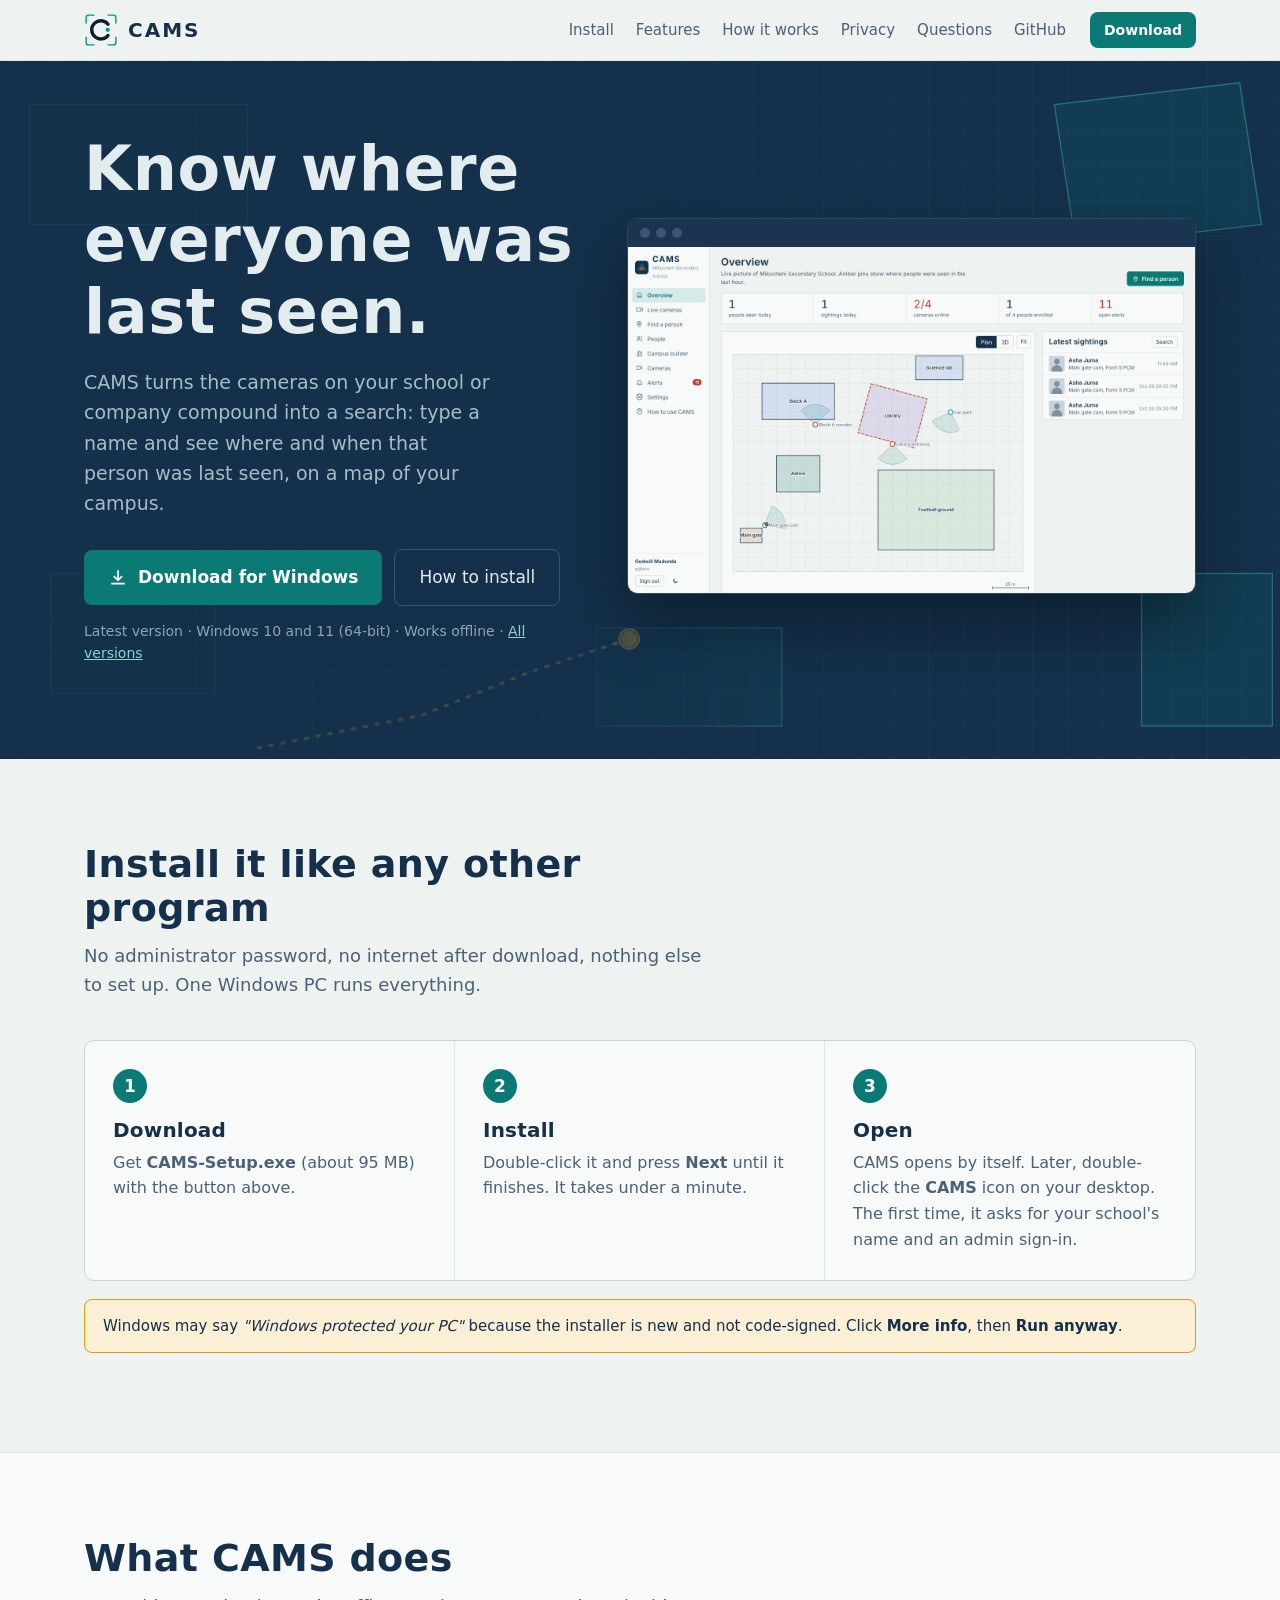
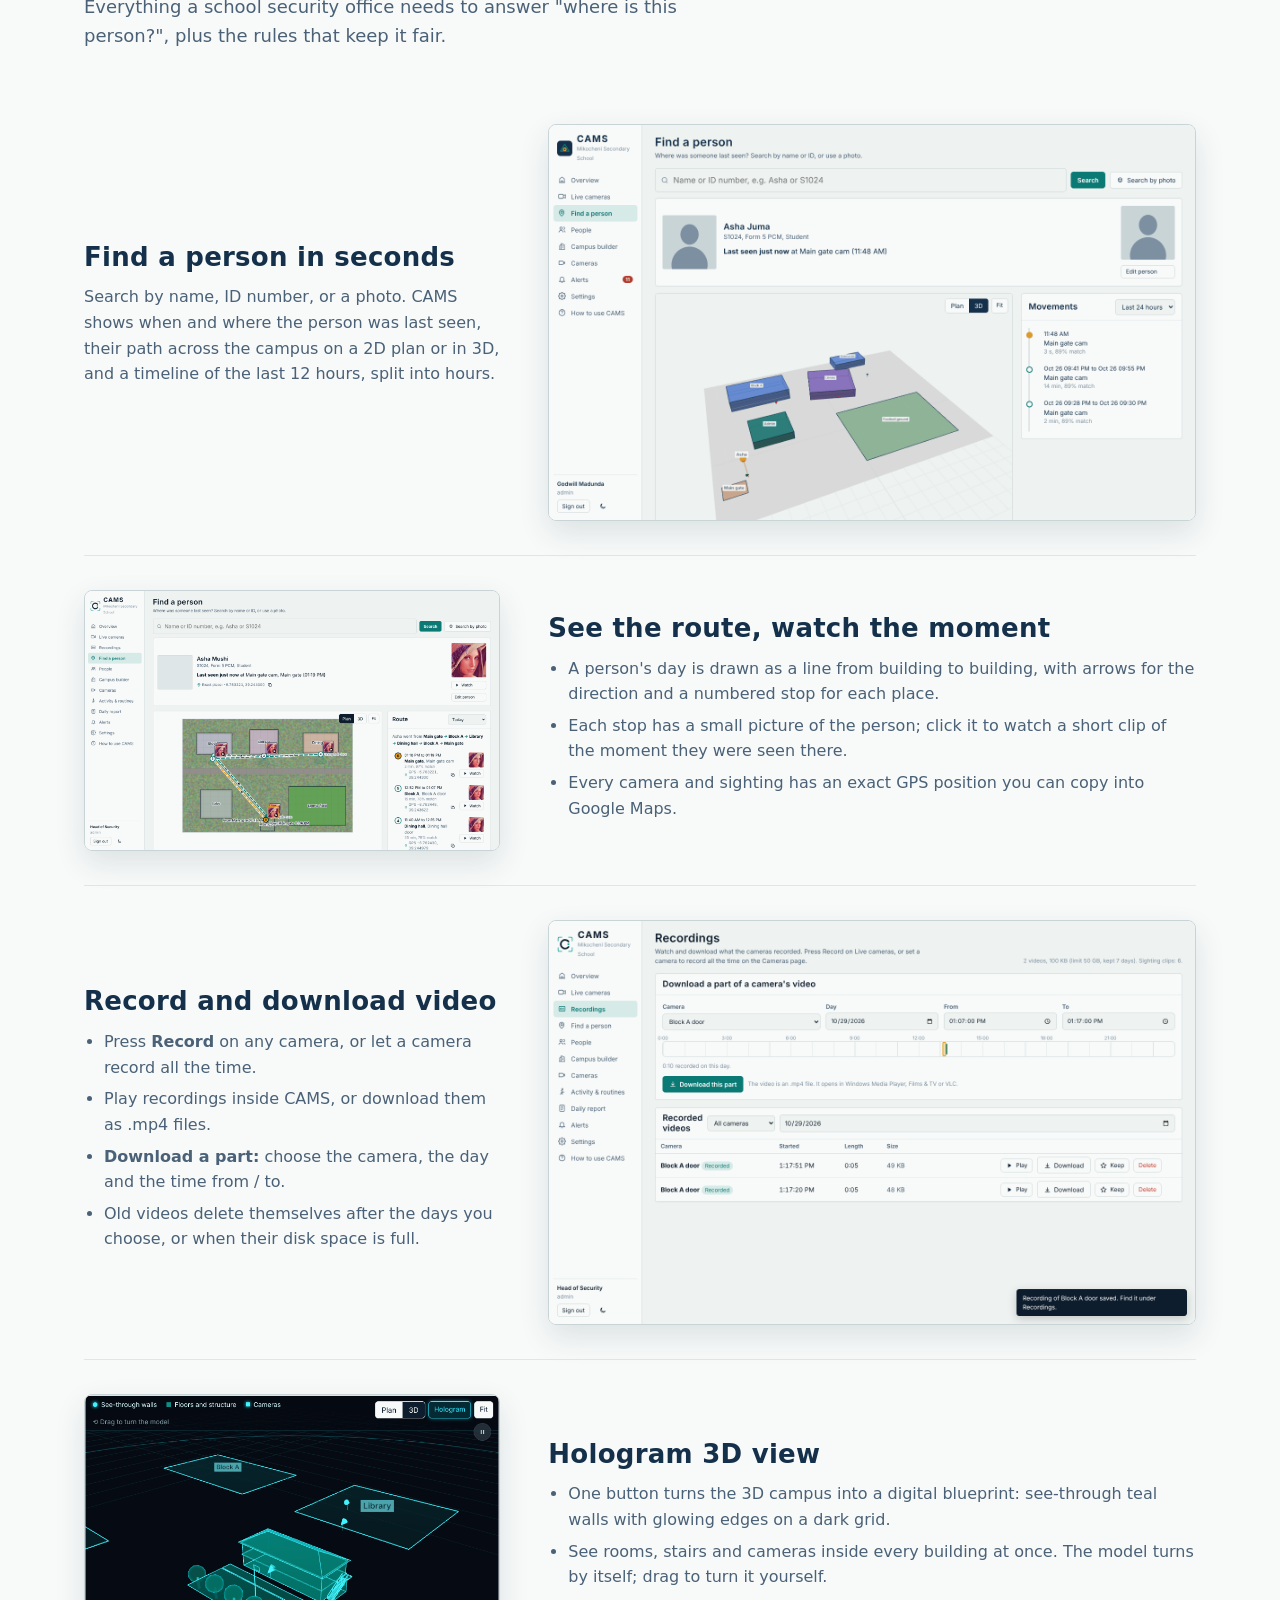
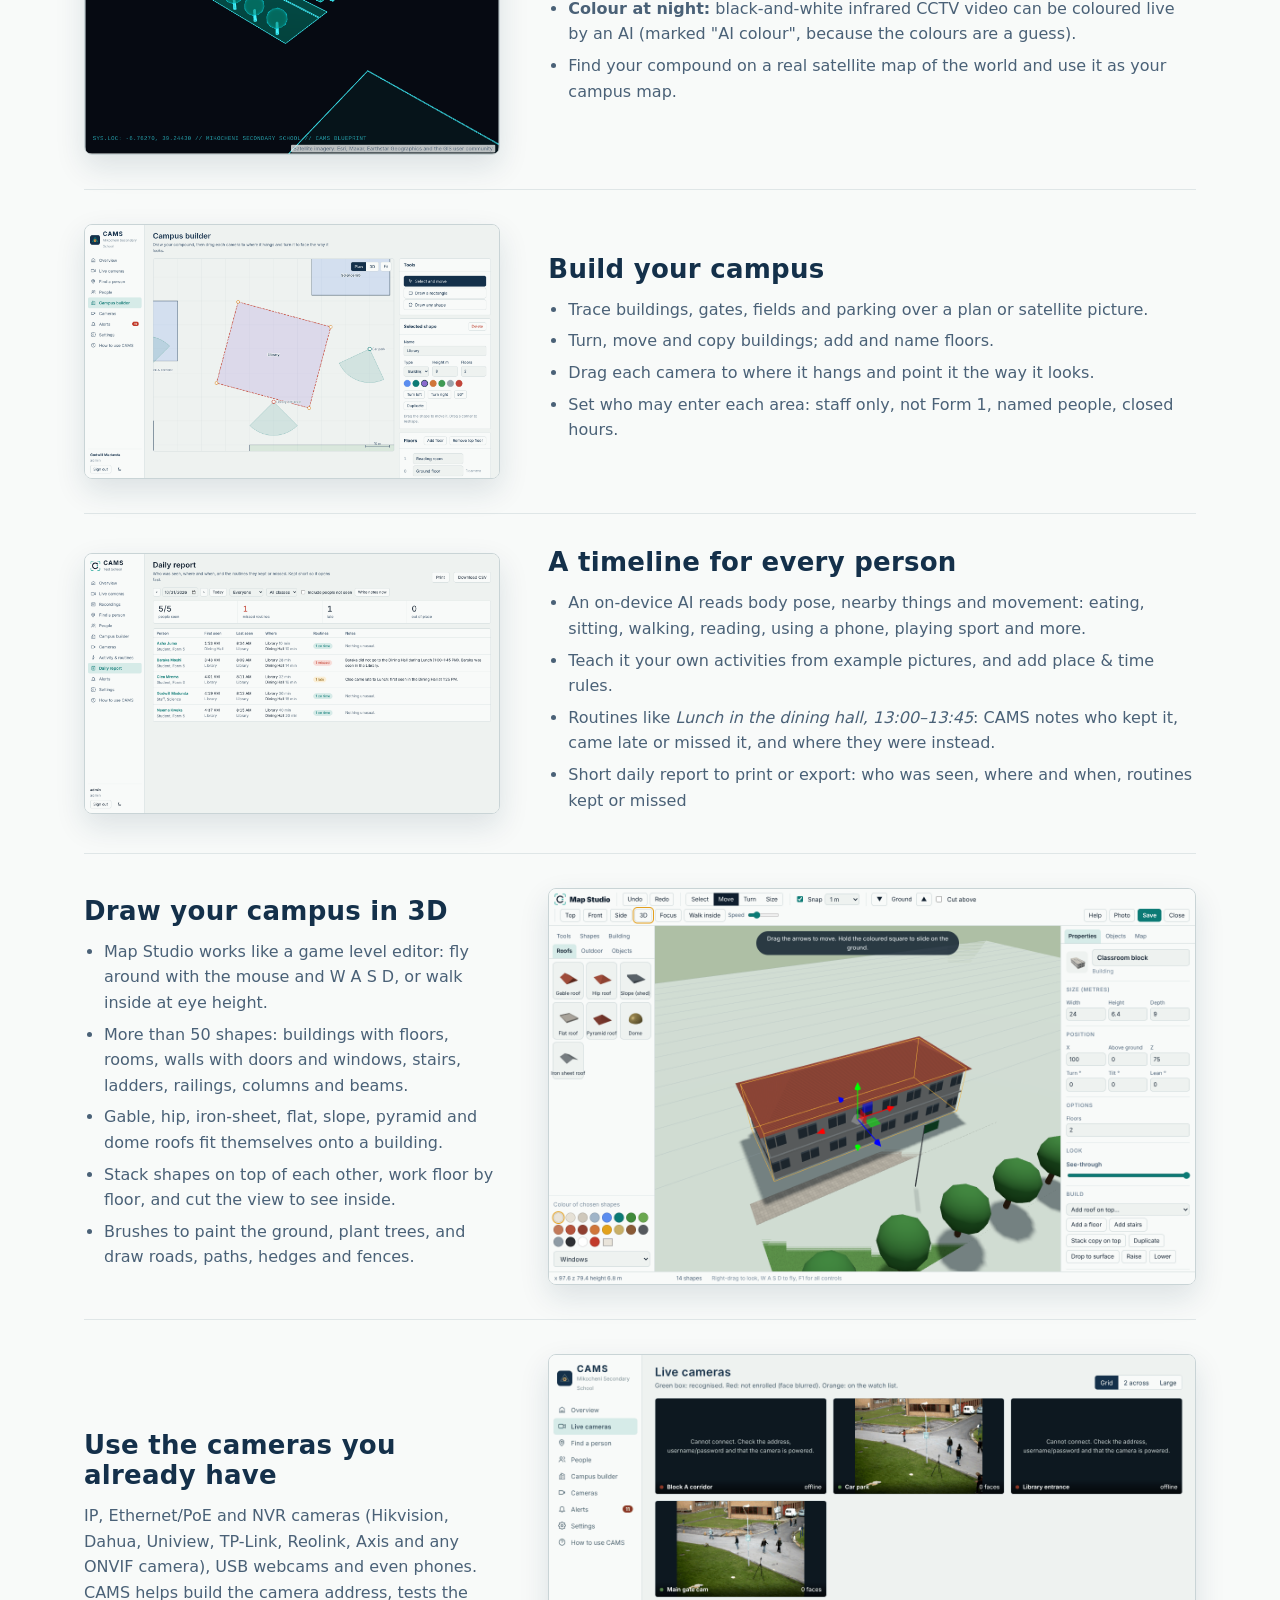
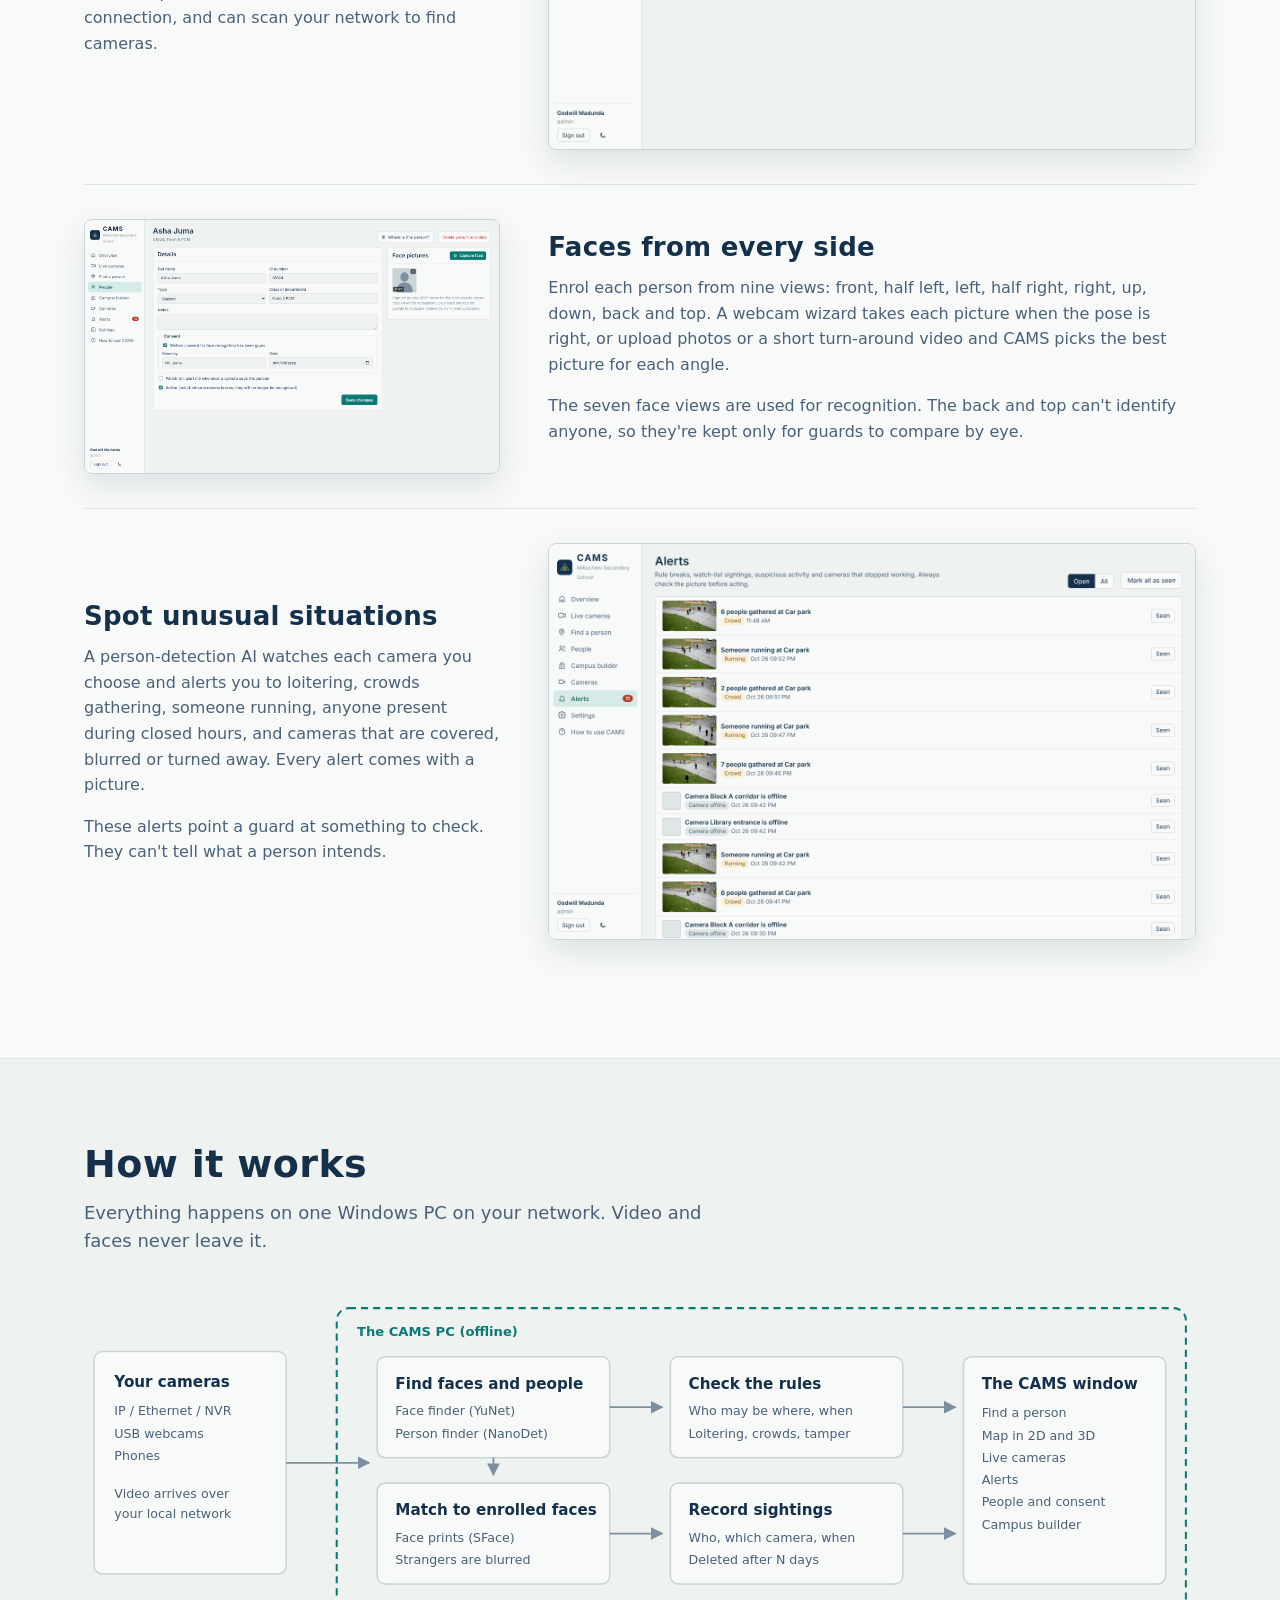
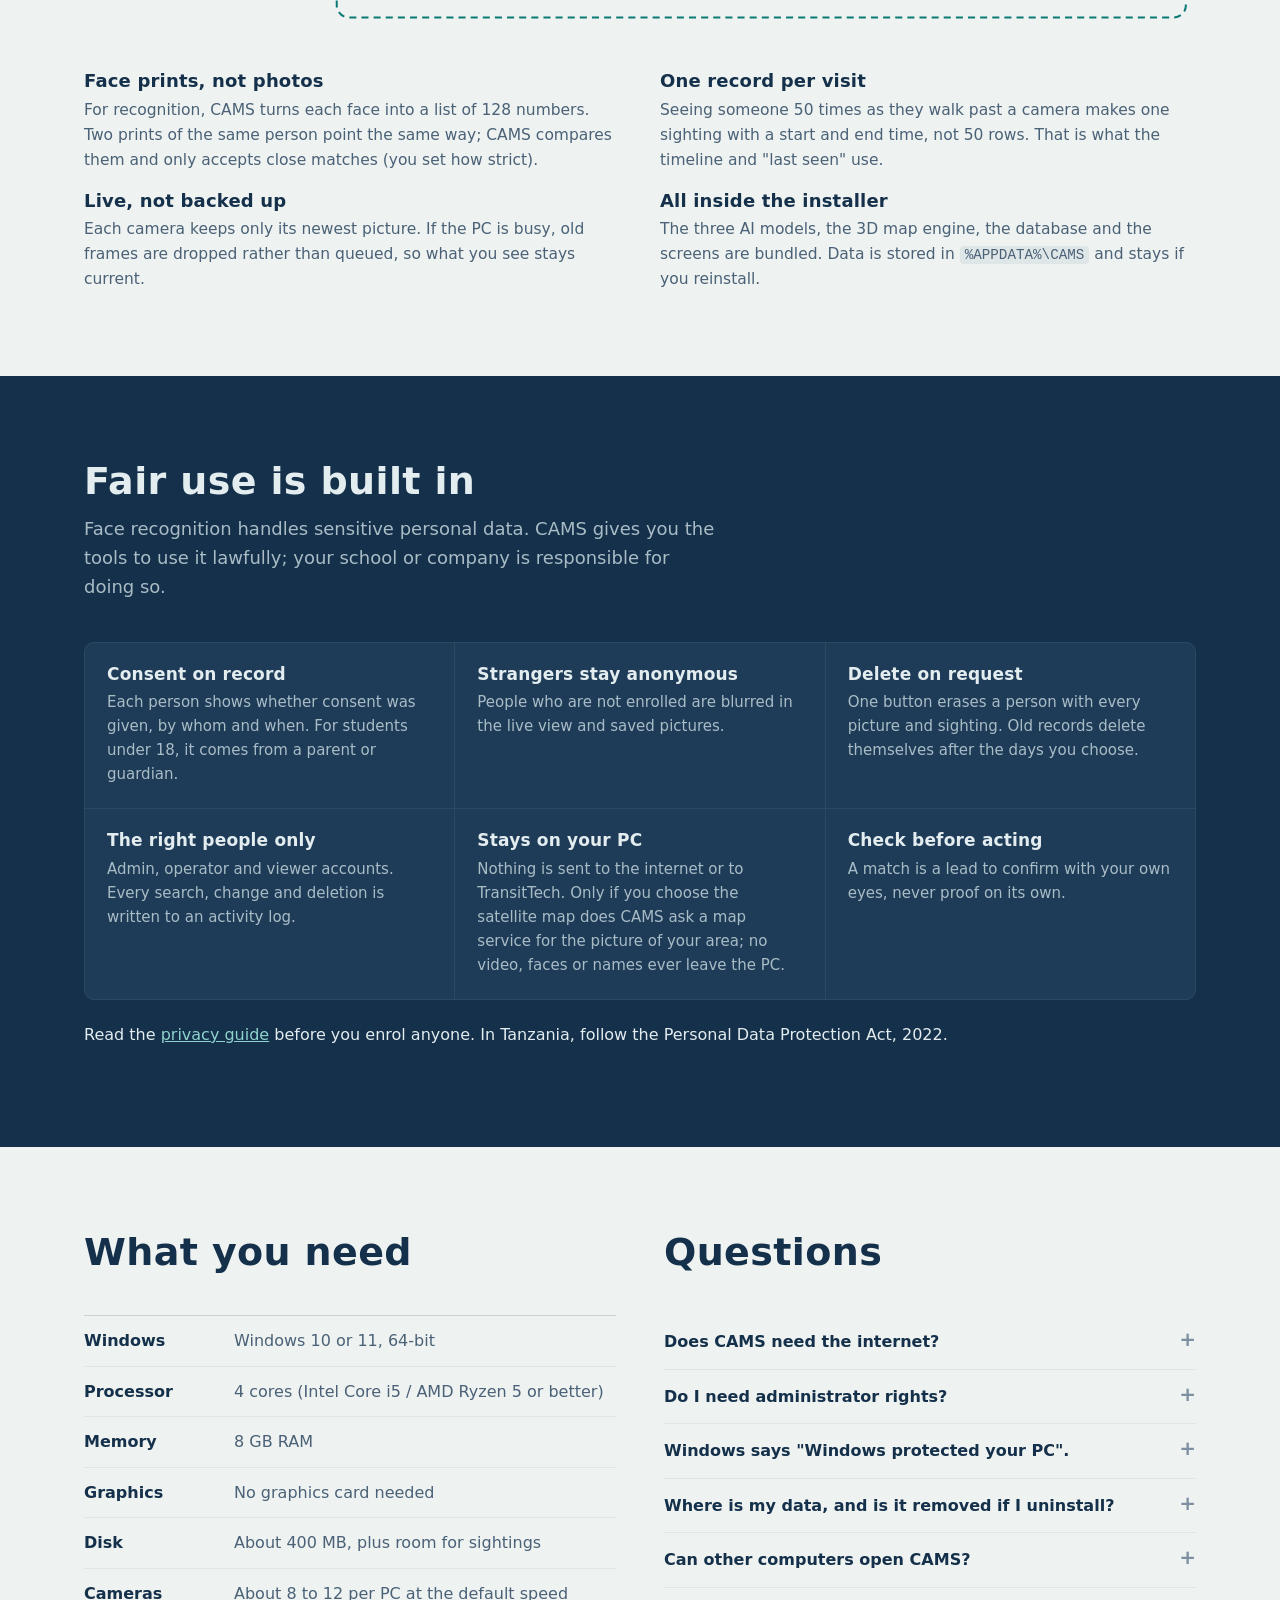
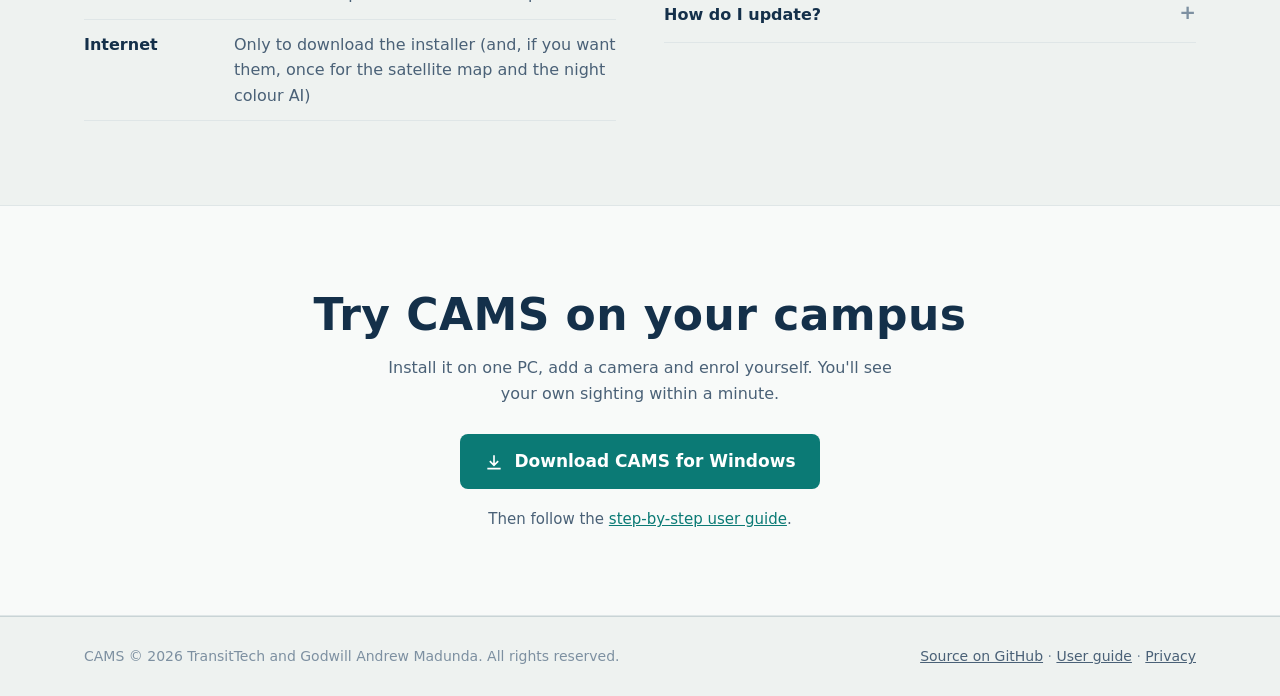
==== commit 64192314: "CAMS v1.4.0: light on storage, faster face AI, 3D map draws only what is visible - Routes (sightings" ====
--- a/docs/index.html
+++ b/docs/index.html
@@ -237,7 +237,7 @@
     <div class="feature">
       <div>
         <h3>Find a person in seconds</h3>
-        <p>Search by name, ID number, or a photo. CAMS shows when and where the person was last seen, their path across the campus on a 2D plan or in 3D, and a timeline for today or the last 30 days.</p>
+        <p>Search by name, ID number, or a photo. CAMS shows when and where the person was last seen, their path across the campus on a 2D plan or in 3D, and a timeline of the last 12 hours, split into hours.</p>
       </div>
       <img src="images/find-person-3d.png" alt="Find a person: last seen time and place, a 3D campus with the person's pin, and a list of movements" loading="lazy" width="1440" height="880">
     </div>
@@ -300,10 +300,10 @@
           <li>An on-device AI reads body pose, nearby things and movement: eating, sitting, walking, reading, using a phone, playing sport and more.</li>
           <li>Teach it your own activities from example pictures, and add place &amp; time rules.</li>
           <li>Routines like <em>Lunch in the dining hall, 13:00&ndash;13:45</em>: CAMS notes who kept it, came late or missed it, and where they were instead.</li>
-          <li>Daily report to print or export, and <strong>Ask CAMS</strong>: <em>&ldquo;Who missed lunch today?&rdquo;</em></li>
-        </ul>
-      </div>
-      <img src="images/daily-report.png" alt="Daily report: Ask CAMS answers that one person missed lunch, with each person's places, activities, routines and notes" loading="lazy" width="1440" height="900">
+          <li>Short daily report to print or export: who was seen, where and when, routines kept or missed</li>
+        </ul>
+      </div>
+      <img src="images/daily-report.png" alt="Daily report: who was seen, first and last seen, places and routines" loading="lazy" width="1440" height="900">
     </div>
 
     <div class="feature">
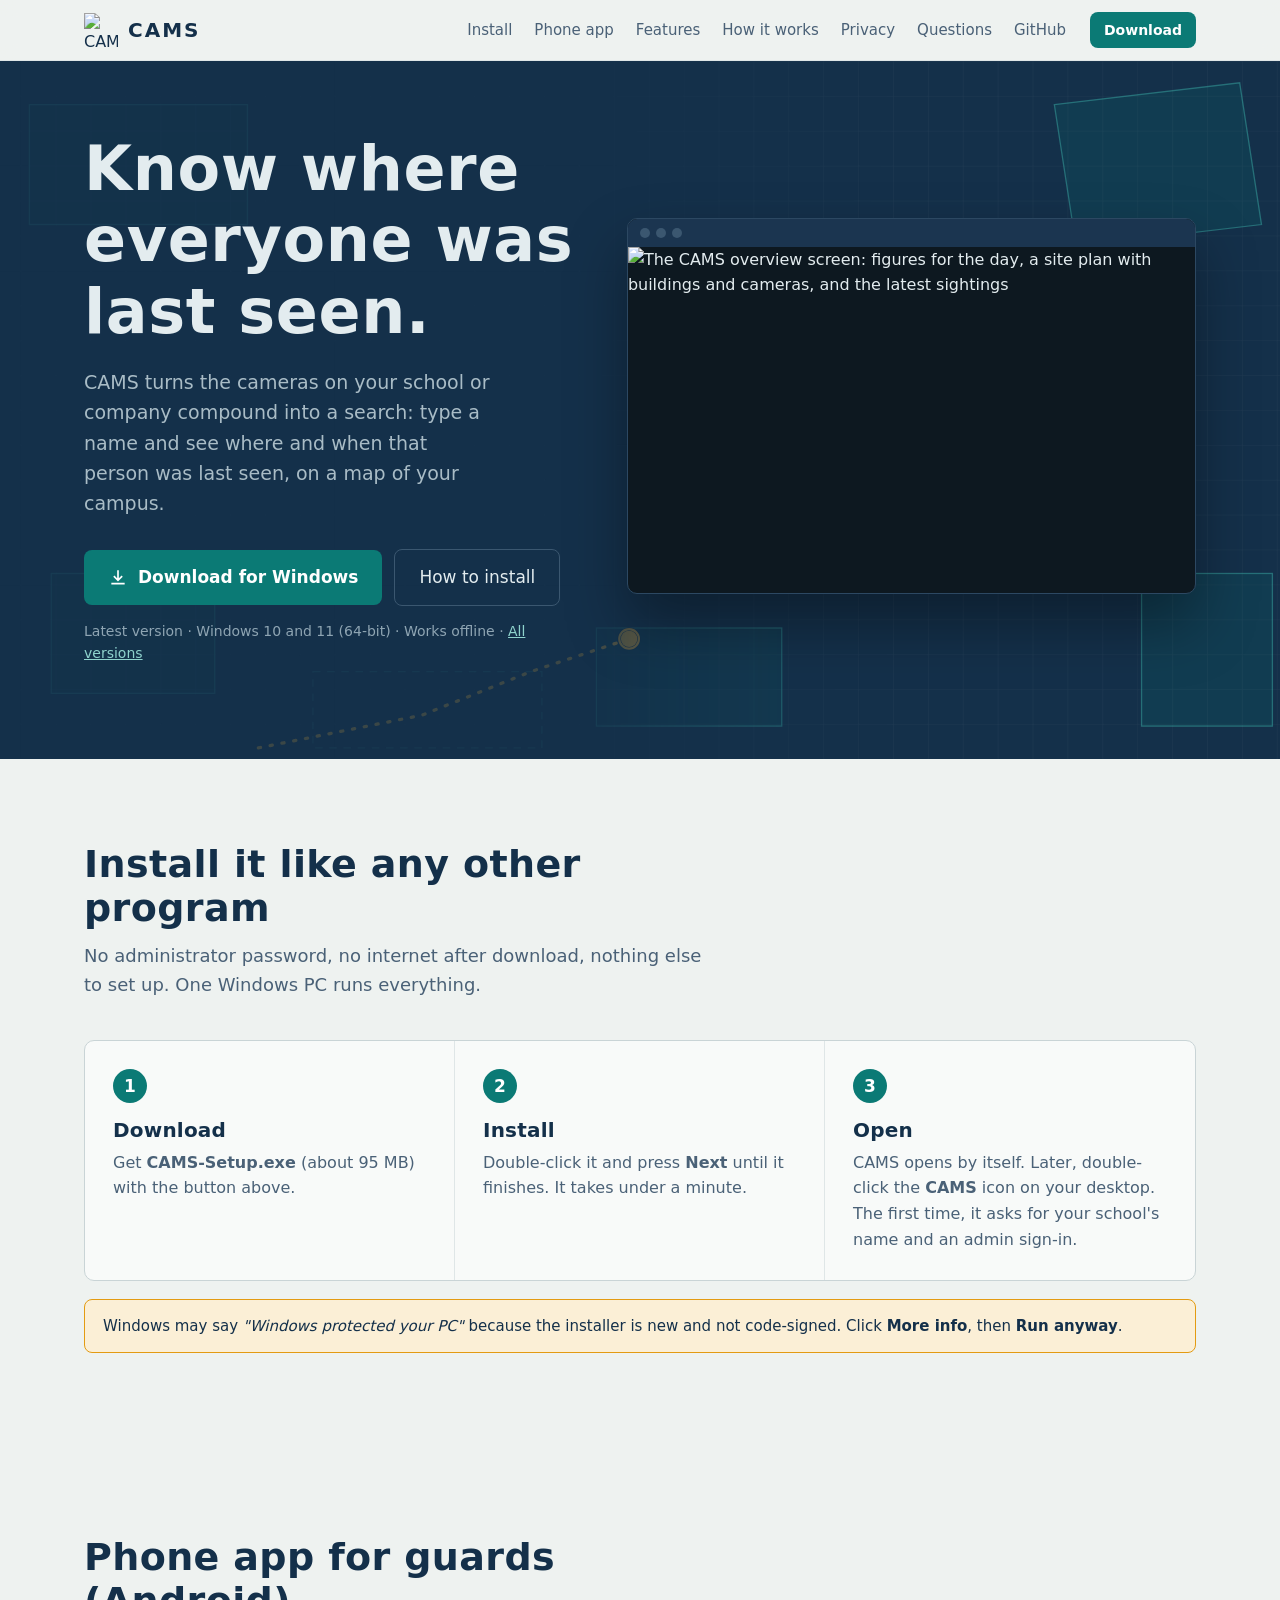
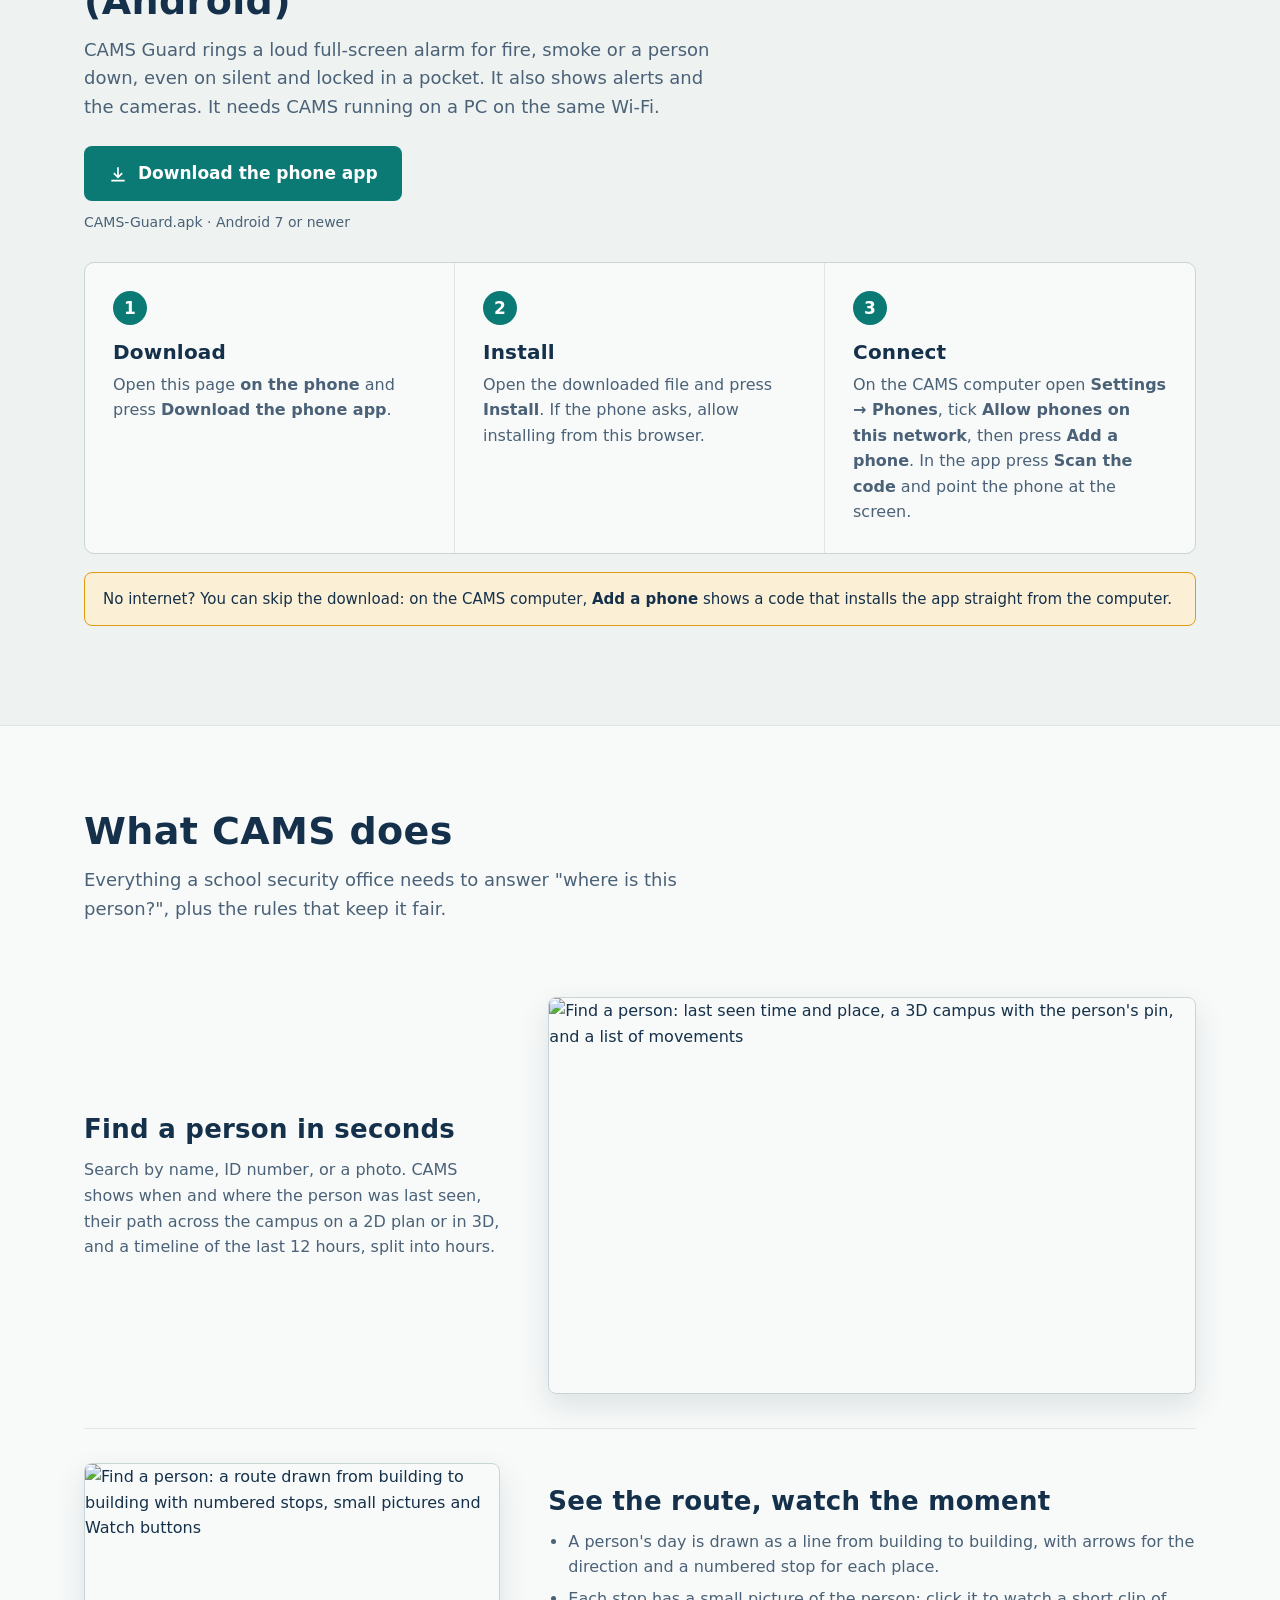
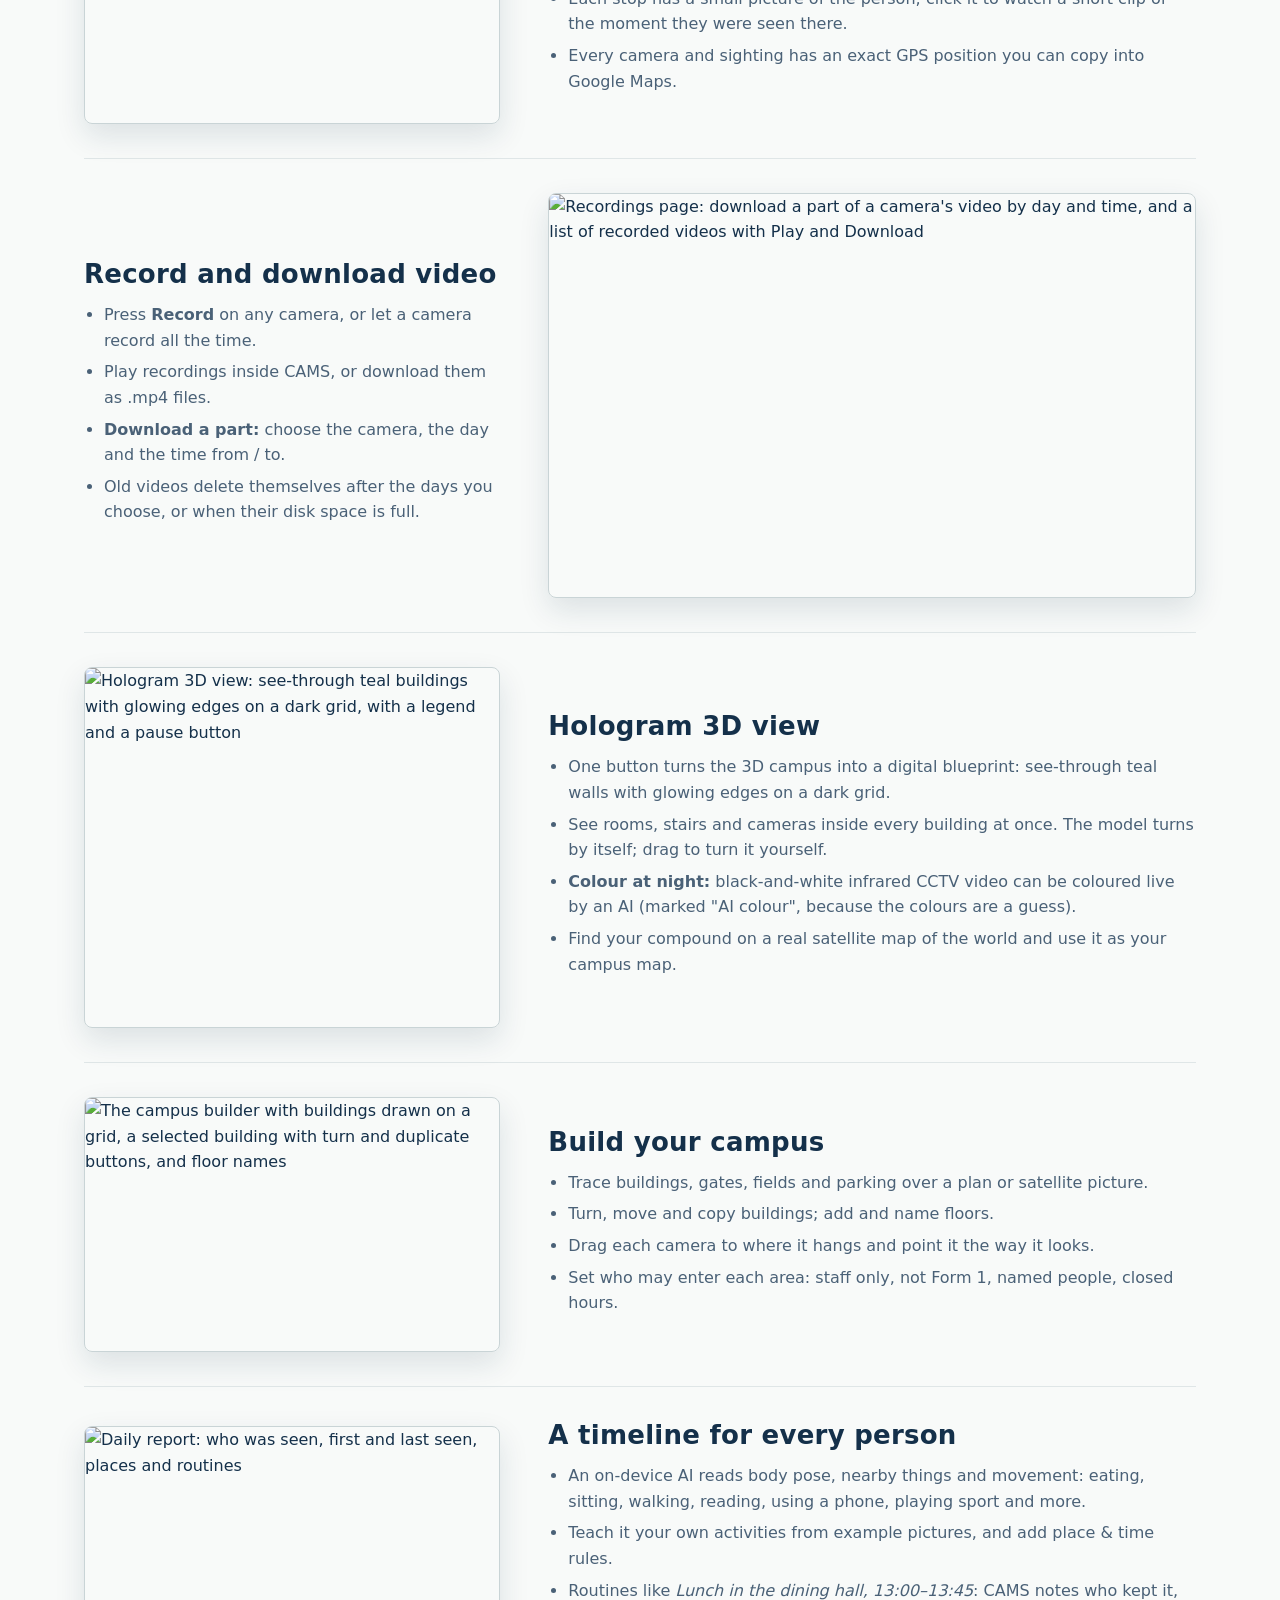
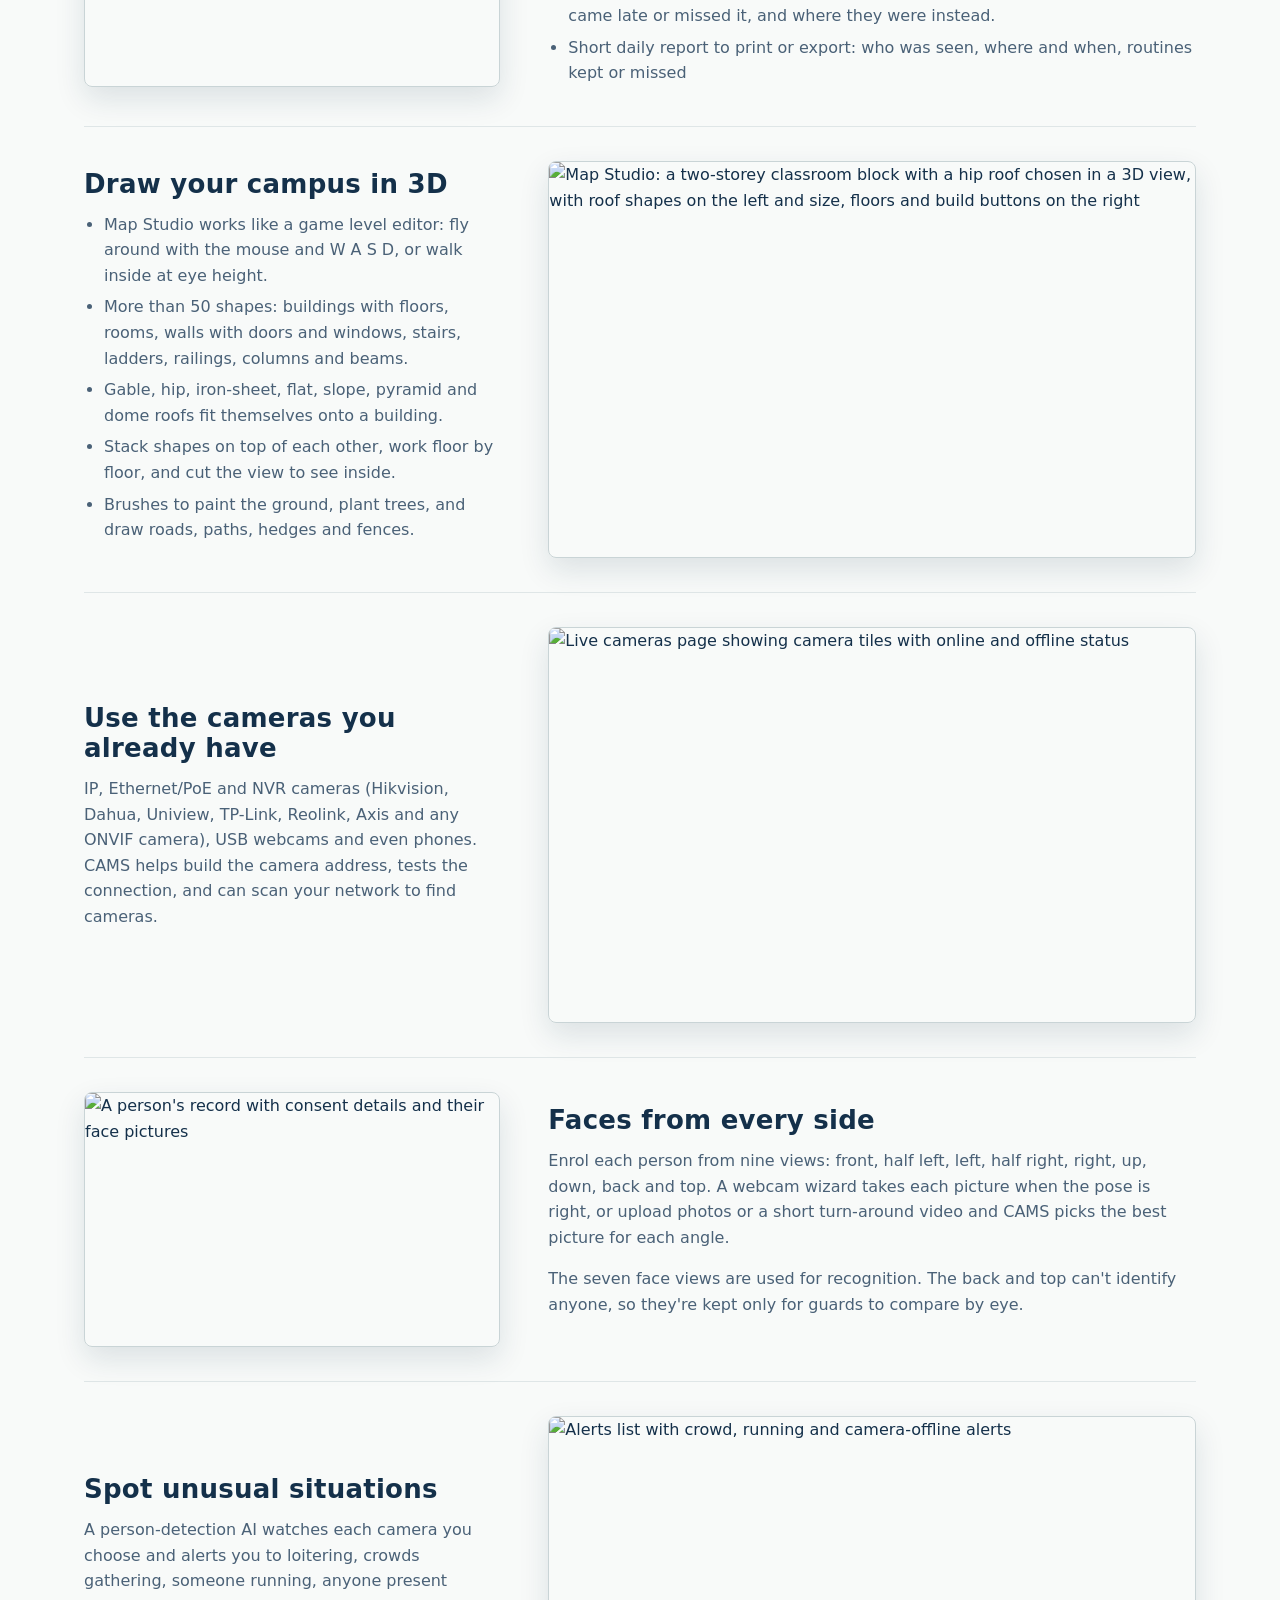
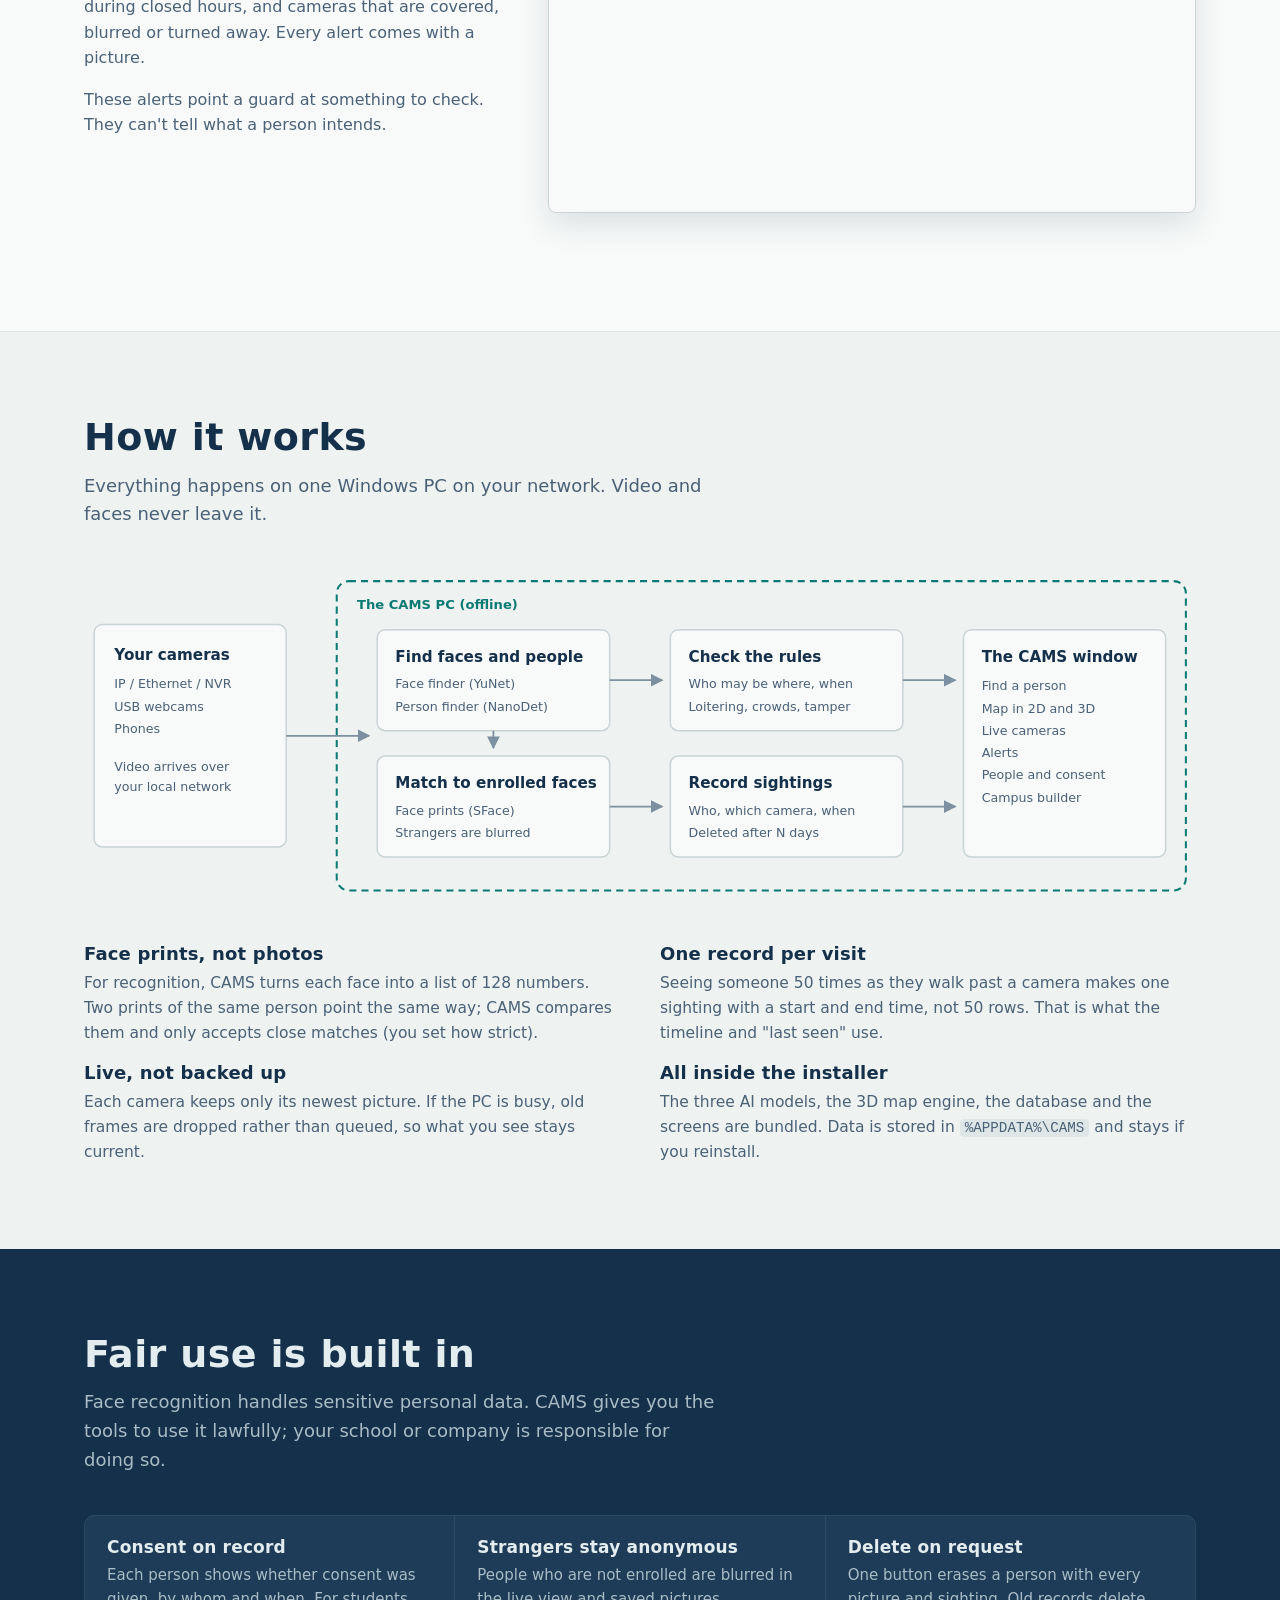
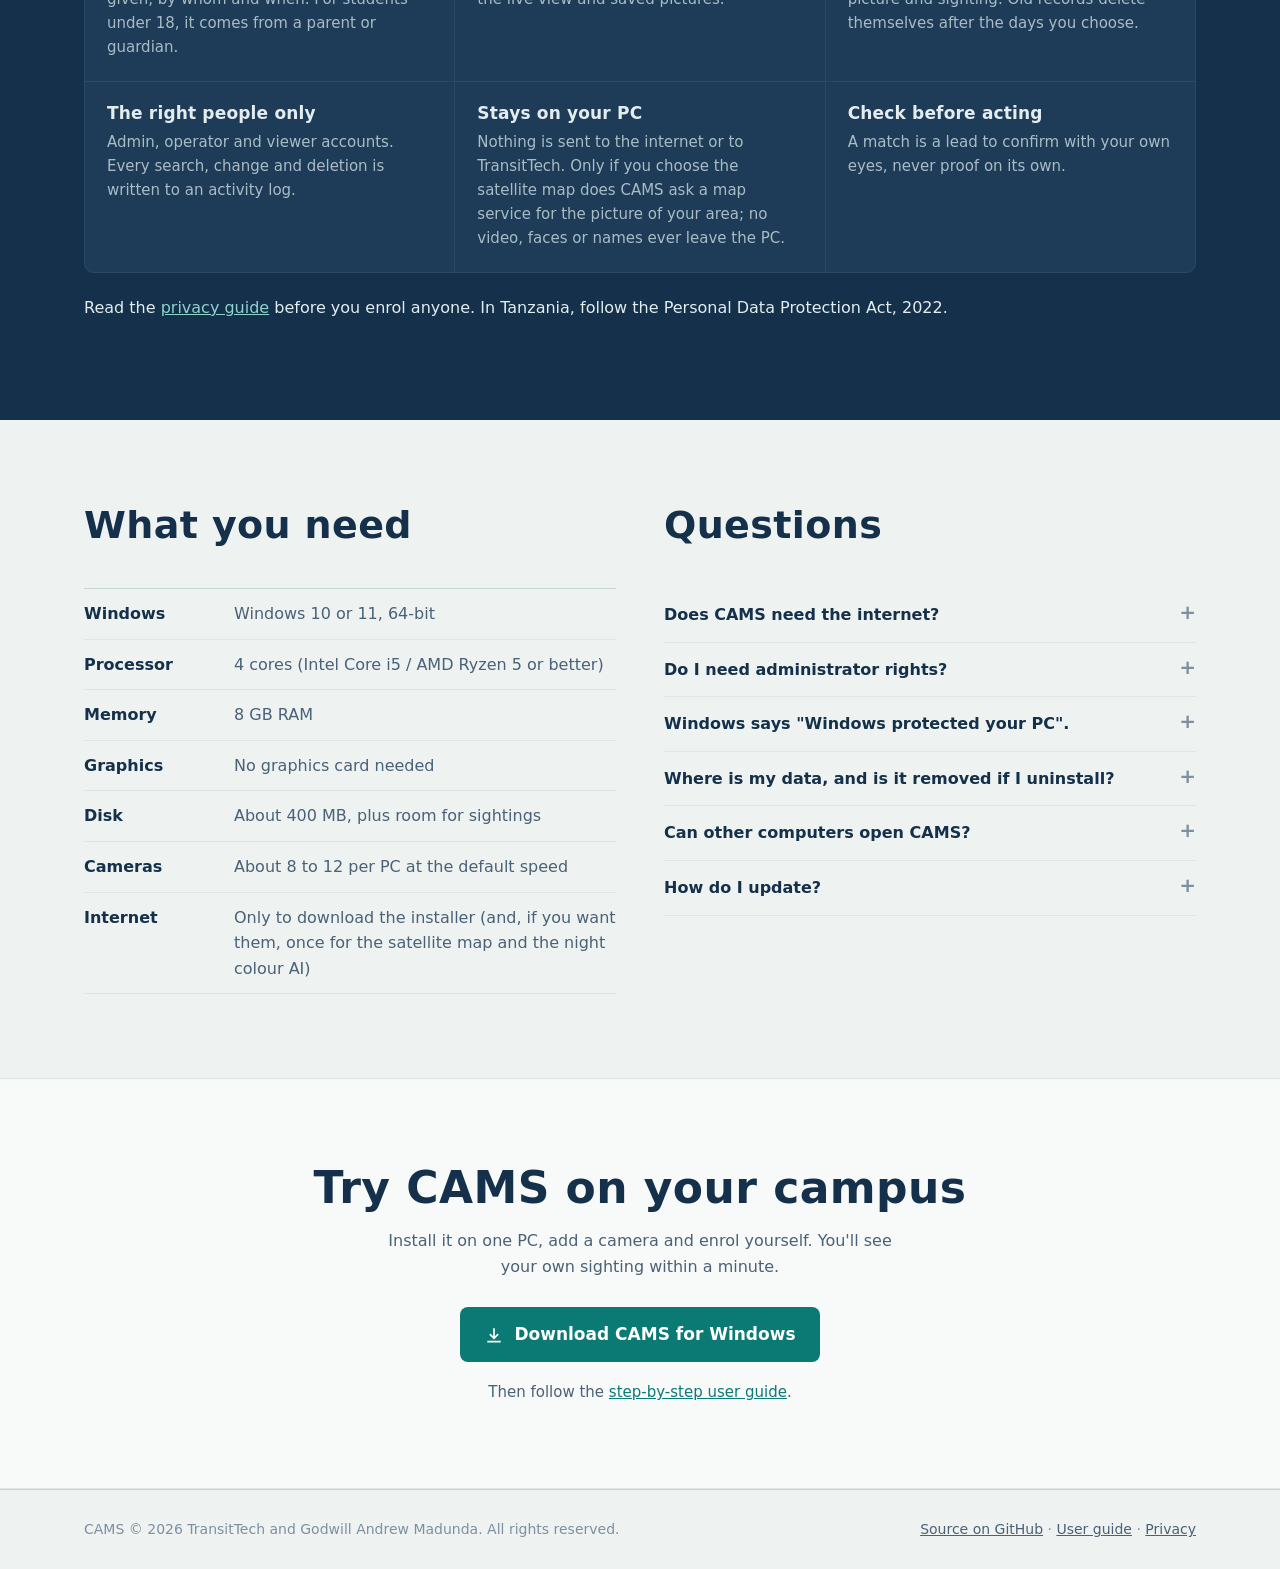
==== commit cc26384d: "Website: download button and simple steps for the Android phone app Co-Authored-By: Claude Opus 5.5 " ====
--- a/docs/index.html
+++ b/docs/index.html
@@ -88,6 +88,8 @@
 .step h3 { font-size: 20px; margin-bottom: 8px; }
 .step p { color: var(--ink-2); margin: 0; }
 .note { margin-top: 18px; padding: 14px 18px; border-radius: 8px; background: var(--amber-soft); border: 1px solid var(--amber); font-size: 15px; }
+#phone-app .actions { margin: -16px 0 10px; }
+#phone-app .meta { font-size: 14px; color: var(--ink-2); margin-bottom: 28px; }
 
 /* feature rows */
 .feature { display: grid; grid-template-columns: minmax(0, 0.9fr) minmax(0, 1.4fr); gap: 48px; align-items: center; padding: 34px 0; }
@@ -167,6 +169,7 @@
     <a class="brand" href="#"><img src="icon.svg" alt="CAMS logo"><b>CAMS</b></a>
     <nav aria-label="Page">
       <a href="#install">Install</a>
+      <a href="#phone-app">Phone app</a>
       <a href="#features">Features</a>
       <a href="#how">How it works</a>
       <a href="#privacy">Privacy</a>
@@ -224,6 +227,28 @@
       <div class="step"><h3>Open</h3><p>CAMS opens by itself. Later, double-click the <strong>CAMS</strong> icon on your desktop. The first time, it asks for your school's name and an admin sign-in.</p></div>
     </div>
     <p class="note">Windows may say <em>"Windows protected your PC"</em> because the installer is new and not code-signed. Click <strong>More info</strong>, then <strong>Run anyway</strong>.</p>
+  </div>
+</section>
+
+<section id="phone-app">
+  <div class="wrap">
+    <div class="head">
+      <h2>Phone app for guards (Android)</h2>
+      <p>CAMS Guard rings a loud full-screen alarm for fire, smoke or a person down, even on silent and locked in a pocket. It also shows alerts and the cameras. It needs CAMS running on a PC on the same Wi-Fi.</p>
+    </div>
+    <div class="actions">
+      <a class="btn" href="https://github.com/transittechdo-coder/CAMS/releases/latest/download/CAMS-Guard.apk">
+        <svg viewBox="0 0 24 24" aria-hidden="true"><path d="M12 4v12M7 11l5 5 5-5M4 20h16"/></svg>
+        Download the phone app
+      </a>
+    </div>
+    <p class="meta"><span id="apk-size">CAMS-Guard.apk</span> &middot; Android 7 or newer</p>
+    <div class="steps">
+      <div class="step"><h3>Download</h3><p>Open this page <strong>on the phone</strong> and press <strong>Download the phone app</strong>.</p></div>
+      <div class="step"><h3>Install</h3><p>Open the downloaded file and press <strong>Install</strong>. If the phone asks, allow installing from this browser.</p></div>
+      <div class="step"><h3>Connect</h3><p>On the CAMS computer open <strong>Settings &rarr; Phones</strong>, tick <strong>Allow phones on this network</strong>, then press <strong>Add a phone</strong>. In the app press <strong>Scan the code</strong> and point the phone at the screen.</p></div>
+    </div>
+    <p class="note">No internet? You can skip the download: on the CAMS computer, <strong>Add a phone</strong> shows a code that installs the app straight from the computer.</p>
   </div>
 </section>
 
@@ -480,6 +505,8 @@
     const mb = asset ? `, ${Math.round(asset.size / 1048576)} MB` : "";
     const date = rel.published_at ? new Date(rel.published_at).toLocaleDateString(undefined, { day: "numeric", month: "short", year: "numeric" }) : "";
     document.getElementById("version").textContent = `${rel.name || rel.tag_name}${mb}${date ? `, ${date}` : ""}`;
+    const apk = (rel.assets || []).find((a) => a.name === "CAMS-Guard.apk");
+    if (apk) document.getElementById("apk-size").textContent = `CAMS-Guard.apk, ${(apk.size / 1048576).toFixed(1)} MB`;
   })
   .catch(() => {});
 </script>
